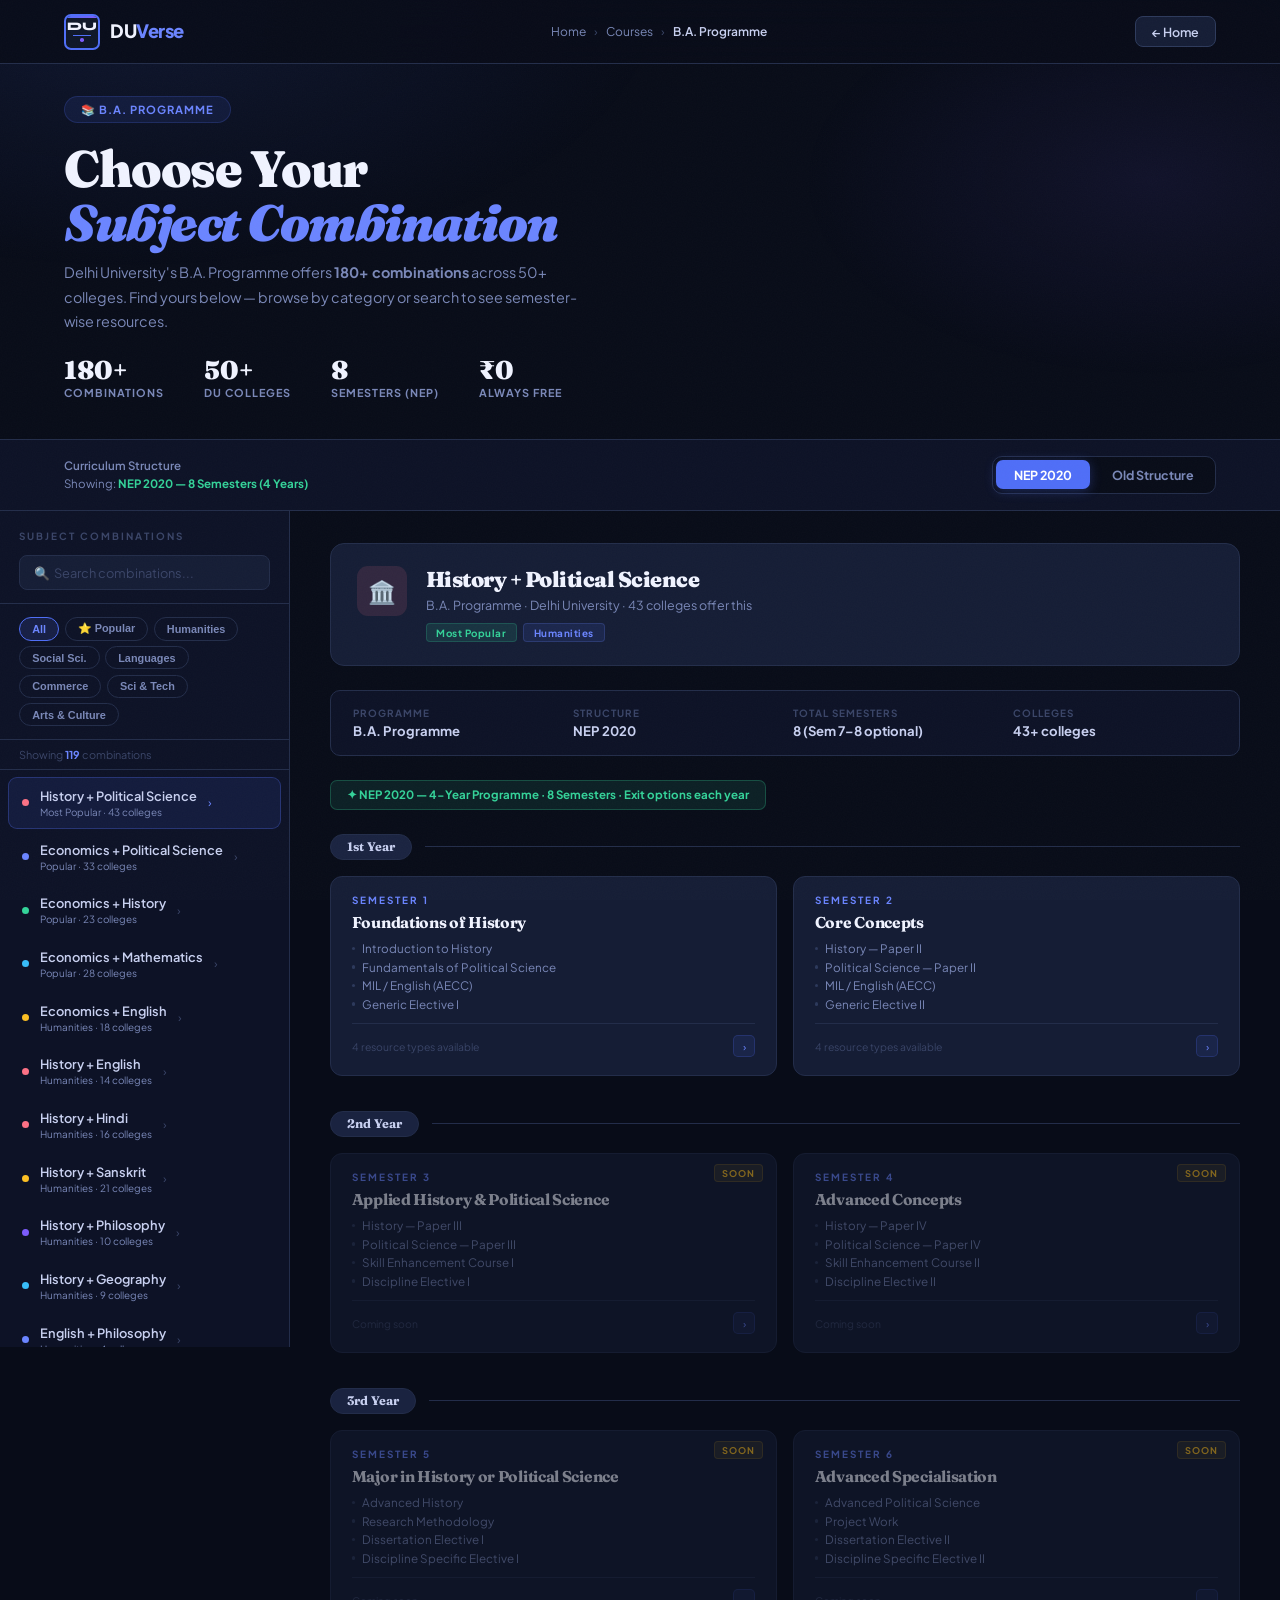
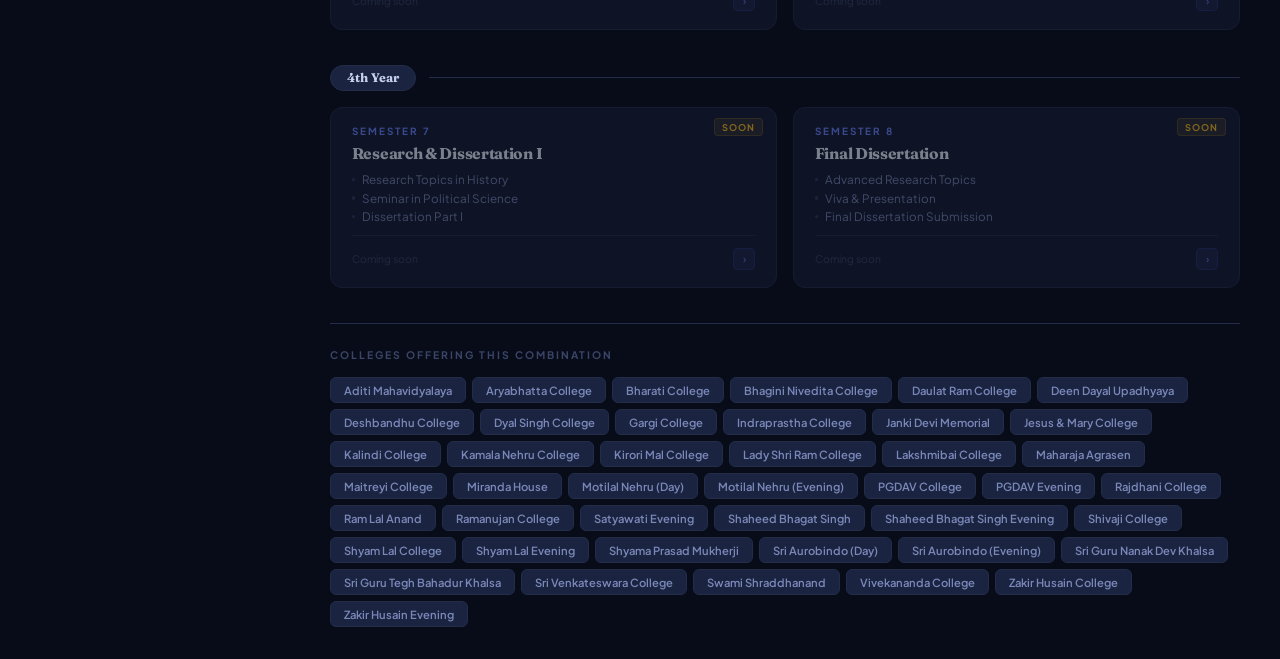
==== BA-Pro.html @ dd0fcf8a "Uploade file" ====
<!DOCTYPE html>
<html lang="en">
<head>
  <meta charset="UTF-8"/>
  <meta name="viewport" content="width=device-width, initial-scale=1.0"/>
  <title>B.A. Programme — DUVerse</title>
  <link href="https://fonts.googleapis.com/css2?family=Fraunces:ital,opsz,wght@0,9..144,700;0,9..144,900;1,9..144,600&family=Plus+Jakarta+Sans:wght@400;500;600;700;800&family=Syne:wght@700;800&display=swap" rel="stylesheet"/>
  <style>
    *,*::before,*::after{margin:0;padding:0;box-sizing:border-box}
    :root{
      --night:#080c18;--navy:#0d1226;--navy2:#111830;--card:#151d35;--card2:#1a2340;
      --border:#232d4a;--border2:#2d3a5c;--indigo:#4f6ef7;--indigo2:#6b85ff;
      --violet:#7c5cfc;--mint:#34d399;--amber:#fbbf24;--rose:#fb7185;--sky:#38bdf8;
      --text:#f0f3ff;--text2:#c8d0f0;--muted:#7a88b8;--faint:#3a4568;
      --font-d:'Fraunces',Georgia,serif;--font-b:'Plus Jakarta Sans',sans-serif;
    }
    html{scroll-behavior:smooth}
    body{background:var(--night);color:var(--text);font-family:var(--font-b);overflow-x:hidden;min-height:100vh}
    body::before{content:'';position:fixed;inset:0;pointer-events:none;z-index:900;
      background-image:url("data:image/svg+xml,%3Csvg xmlns='http://www.w3.org/2000/svg' width='300' height='300'%3E%3Cfilter id='g'%3E%3CfeTurbulence type='fractalNoise' baseFrequency='0.8' numOctaves='4' stitchTiles='stitch'/%3E%3C/filter%3E%3Crect width='300' height='300' filter='url(%23g)' opacity='0.022'/%3E%3C/svg%3E")}
    .mesh{position:fixed;inset:0;pointer-events:none;z-index:0;
      background:radial-gradient(ellipse 70% 50% at 10% 0%,rgba(79,110,247,0.1) 0%,transparent 60%),
        radial-gradient(ellipse 50% 40% at 90% 20%,rgba(124,92,252,0.08) 0%,transparent 55%)}

    /* NAV */
    nav{position:fixed;top:0;left:0;right:0;z-index:800;display:flex;align-items:center;
      justify-content:space-between;padding:0 5%;height:64px;
      background:rgba(8,12,24,0.88);backdrop-filter:blur(24px);border-bottom:1px solid var(--border)}
    .logo{display:flex;align-items:center;text-decoration:none;gap:0}
    .logo-icon{width:36px;height:36px;border-radius:7px;background:#0f1729;border:2px solid var(--indigo);
      display:flex;flex-direction:column;align-items:center;justify-content:center;position:relative;overflow:hidden;flex-shrink:0}
    .logo-icon::before{content:'';position:absolute;top:0;left:0;right:0;height:2.5px;background:linear-gradient(90deg,var(--indigo),var(--violet))}
    .logo-icon span{font-family:'Syne',sans-serif;font-size:0.72rem;font-weight:800;color:var(--text);line-height:1}
    .logo-line{width:18px;height:1px;background:var(--indigo);margin:2px 0}
    .logo-dot{width:3.5px;height:3.5px;border-radius:50%;background:var(--violet)}
    .logo-text{padding-left:10px;font-family:'Plus Jakarta Sans',sans-serif;font-size:1.15rem;font-weight:800;letter-spacing:-0.5px;color:var(--text);line-height:1}
    .logo-text span{color:var(--indigo2)}
    .nav-bc{display:flex;align-items:center;gap:0.5rem;font-size:0.75rem;color:var(--muted)}
    .nav-bc a{color:var(--muted);text-decoration:none;transition:color 0.2s}
    .nav-bc a:hover{color:var(--indigo2)}
    .nav-bc .sep{color:var(--faint)}
    .nav-bc .cur{color:var(--text2);font-weight:600}
    .nav-right{display:flex;align-items:center;gap:0.8rem}
    .nav-back{background:var(--card);border:1px solid var(--border2);border-radius:8px;
      padding:0.4rem 1rem;font-size:0.78rem;font-weight:600;color:var(--text2);
      text-decoration:none;transition:all 0.2s}
    .nav-back:hover{border-color:var(--indigo);color:var(--indigo2)}
    .hamburger{display:none;flex-direction:column;justify-content:center;gap:5px;
      width:36px;height:36px;background:var(--card);border:1px solid var(--border2);
      border-radius:8px;padding:8px;cursor:pointer}
    .hamburger span{display:block;height:1.5px;background:var(--text2);border-radius:2px;transition:all 0.3s}

    /* HERO */
    .hero{position:relative;z-index:1;padding:6rem 5% 2.5rem;border-bottom:1px solid var(--border)}
    .hero-badge{display:inline-flex;align-items:center;gap:0.5rem;
      background:rgba(79,110,247,0.1);border:1px solid rgba(79,110,247,0.2);
      border-radius:100px;padding:0.3rem 1rem;font-size:0.7rem;font-weight:700;
      letter-spacing:1px;text-transform:uppercase;color:var(--indigo2);margin-bottom:1.2rem}
    .hero h1{font-family:var(--font-d);font-size:clamp(2rem,4.5vw,3.2rem);font-weight:900;
      letter-spacing:-1.5px;line-height:1.05;margin-bottom:0.7rem}
    .hero h1 em{font-style:italic;color:var(--indigo2)}
    .hero p{font-size:0.9rem;color:var(--muted);max-width:540px;line-height:1.7;margin-bottom:1.5rem}
    .hero-stats{display:flex;gap:2.5rem;flex-wrap:wrap}
    .hstat-num{font-family:var(--font-d);font-size:1.6rem;font-weight:900;color:var(--text);line-height:1}
    .hstat-lbl{font-size:0.68rem;font-weight:700;text-transform:uppercase;letter-spacing:1px;color:var(--muted);margin-top:0.15rem}

    /* STRUCTURE BAR */
    .struct-bar{position:relative;z-index:1;padding:1rem 5%;background:var(--navy);
      border-bottom:1px solid var(--border);display:flex;align-items:center;
      justify-content:space-between;flex-wrap:wrap;gap:1rem}
    .struct-info{font-size:0.72rem;color:var(--muted)}
    .struct-info span{color:var(--mint);font-weight:700}
    .struct-toggle{display:flex;gap:0.3rem;background:var(--night);
      border:1px solid var(--border);border-radius:10px;padding:0.22rem}
    .stog{padding:0.4rem 1.1rem;border-radius:7px;border:none;font-family:var(--font-b);
      font-size:0.78rem;font-weight:700;cursor:pointer;transition:all 0.2s;
      color:var(--muted);background:transparent}
    .stog.active{background:var(--indigo);color:white;box-shadow:0 2px 12px rgba(79,110,247,0.3)}

    /* LAYOUT */
    .layout{position:relative;z-index:1;display:grid;grid-template-columns:290px 1fr;min-height:calc(100vh - 64px)}

    /* SIDEBAR */
    .sidebar{border-right:1px solid var(--border);position:sticky;top:64px;
      height:calc(100vh - 64px);overflow-y:auto;background:var(--navy)}
    .sidebar::-webkit-scrollbar{width:3px}
    .sidebar::-webkit-scrollbar-thumb{background:var(--border2);border-radius:2px}
    .sb-head{padding:1.2rem 1.2rem 0.8rem;border-bottom:1px solid var(--border)}
    .sb-head-title{font-size:0.62rem;font-weight:700;letter-spacing:2px;text-transform:uppercase;color:var(--faint);margin-bottom:0.8rem}
    .sb-search{width:100%;background:var(--card);border:1px solid var(--border);
      border-radius:8px;padding:0.55rem 0.85rem;color:var(--text);
      font-family:var(--font-b);font-size:0.8rem;outline:none;transition:border-color 0.2s}
    .sb-search:focus{border-color:var(--indigo)}
    .sb-search::placeholder{color:var(--faint)}
    .sb-cats{padding:0.8rem 1.2rem;display:flex;gap:0.35rem;flex-wrap:wrap;border-bottom:1px solid var(--border)}
    .cat{padding:0.28rem 0.75rem;border-radius:100px;font-size:0.68rem;font-weight:700;
      cursor:pointer;border:1px solid var(--border);color:var(--muted);
      background:transparent;transition:all 0.2s;white-space:nowrap}
    .cat.active{background:rgba(79,110,247,0.15);border-color:var(--indigo);color:var(--indigo2)}
    .sb-count{padding:0.5rem 1.2rem;font-size:0.68rem;color:var(--faint);border-bottom:1px solid var(--border)}
    .sb-count span{color:var(--indigo2);font-weight:700}
    .combo-list{padding:0.4rem 0.5rem}
    .ci{display:flex;align-items:center;gap:0.7rem;padding:0.65rem 0.8rem;
      border-radius:9px;cursor:pointer;transition:all 0.16s;border:1px solid transparent;margin-bottom:1px}
    .ci:hover{background:var(--card);border-color:var(--border)}
    .ci.active{background:rgba(79,110,247,0.1);border-color:rgba(79,110,247,0.3)}
    .ci-dot{width:7px;height:7px;border-radius:50%;flex-shrink:0}
    .ci-name{font-size:0.8rem;font-weight:600;color:var(--text2);line-height:1.3;flex:1}
    .ci-tag{font-size:0.62rem;color:var(--muted);margin-top:0.08rem}
    .ci-arrow{color:var(--faint);font-size:0.75rem;flex-shrink:0}
    .ci.active .ci-arrow{color:var(--indigo2)}
    .sb-empty{padding:2rem 1.2rem;font-size:0.8rem;color:var(--muted);text-align:center}

    /* CONTENT */
    .content{padding:2rem 2.5rem;overflow-y:auto}

    /* Combo header */
    .combo-hdr{background:var(--card);border:1px solid var(--border);border-radius:14px;
      padding:1.4rem 1.6rem;margin-bottom:1.5rem;display:flex;align-items:flex-start;gap:1.2rem}
    .combo-hdr-icon{width:50px;height:50px;border-radius:11px;display:flex;
      align-items:center;justify-content:center;font-size:1.4rem;flex-shrink:0}
    .combo-hdr-name{font-family:var(--font-d);font-size:1.35rem;font-weight:900;letter-spacing:-0.5px}
    .combo-hdr-meta{font-size:0.78rem;color:var(--muted);margin-top:0.25rem}
    .combo-hdr-tags{display:flex;gap:0.4rem;margin-top:0.6rem;flex-wrap:wrap}
    .htag{font-size:0.62rem;font-weight:700;padding:0.18rem 0.6rem;border-radius:4px;letter-spacing:0.5px}

    /* Info row */
    .info-strip{background:var(--navy);border:1px solid var(--border);border-radius:10px;
      padding:1rem 1.4rem;margin-bottom:1.5rem;
      display:grid;grid-template-columns:repeat(4,1fr);gap:1rem}
    .istrip-item{display:flex;flex-direction:column;gap:0.2rem}
    .istrip-key{font-size:0.62rem;font-weight:700;text-transform:uppercase;letter-spacing:1px;color:var(--faint)}
    .istrip-val{font-size:0.82rem;font-weight:700;color:var(--text2)}

    /* Structure badge */
    .struct-badge{display:inline-flex;align-items:center;gap:0.5rem;
      border-radius:7px;padding:0.4rem 1rem;font-size:0.72rem;font-weight:700;
      margin-bottom:1.5rem}
    .nep-b{background:rgba(52,211,153,0.1);border:1px solid rgba(52,211,153,0.25);color:var(--mint)}
    .old-b{background:rgba(251,191,36,0.1);border:1px solid rgba(251,191,36,0.25);color:var(--amber)}

    /* Year group */
    .year-grp{margin-bottom:2.2rem}
    .year-lbl{display:flex;align-items:center;gap:0.8rem;margin-bottom:1rem}
    .year-pill{font-family:var(--font-d);font-size:0.78rem;font-weight:700;
      padding:0.28rem 1rem;border-radius:100px;background:var(--card2);
      border:1px solid var(--border);color:var(--text2);white-space:nowrap}
    .year-line{flex:1;height:1px;background:var(--border)}

    /* Semester grid */
    .sem-grid{display:grid;grid-template-columns:1fr 1fr;gap:1rem}
    .sem-card{background:var(--card);border:1px solid var(--border);border-radius:12px;
      padding:1.1rem 1.3rem;cursor:pointer;transition:all 0.22s;text-decoration:none;
      display:block;position:relative;overflow:hidden}
    .sem-card::before{content:'';position:absolute;top:0;left:0;right:0;height:2px;
      background:linear-gradient(90deg,var(--indigo),var(--violet));
      transform:scaleX(0);transform-origin:left;transition:transform 0.3s ease}
    .sem-card:hover{border-color:var(--indigo2);transform:translateY(-2px);box-shadow:0 8px 32px rgba(0,0,0,0.35)}
    .sem-card:hover::before{transform:scaleX(1)}
    .sem-card.soon{opacity:0.5;cursor:default}
    .sem-card.soon:hover{transform:none;box-shadow:none;border-color:var(--border)}
    .sem-card.soon::before{display:none}
    .soon-tag{position:absolute;top:0.65rem;right:0.8rem;font-size:0.58rem;font-weight:700;
      letter-spacing:1px;text-transform:uppercase;color:var(--amber);
      background:rgba(251,191,36,0.1);border:1px solid rgba(251,191,36,0.2);
      border-radius:4px;padding:0.12rem 0.45rem}
    .sem-num{font-size:0.62rem;font-weight:700;letter-spacing:2px;text-transform:uppercase;color:var(--indigo2);margin-bottom:0.4rem}
    .sem-title{font-family:var(--font-d);font-size:0.98rem;font-weight:700;color:var(--text);margin-bottom:0.5rem;letter-spacing:-0.3px;line-height:1.3}
    .sem-subs{display:flex;flex-direction:column;gap:0.22rem;margin-bottom:0.7rem}
    .sem-sub{display:flex;align-items:center;gap:0.45rem;font-size:0.73rem;color:var(--muted)}
    .sem-sub::before{content:'';width:3.5px;height:3.5px;border-radius:50%;background:var(--border2);flex-shrink:0}
    .sem-ft{display:flex;align-items:center;justify-content:space-between;
      padding-top:0.7rem;border-top:1px solid var(--border)}
    .sem-res{font-size:0.65rem;color:var(--faint)}
    .sem-arr{width:22px;height:22px;border-radius:5px;background:rgba(79,110,247,0.1);
      border:1px solid rgba(79,110,247,0.2);display:flex;align-items:center;
      justify-content:center;color:var(--indigo2);font-size:0.68rem;transition:all 0.2s}
    .sem-card:hover .sem-arr{background:var(--indigo);border-color:var(--indigo);color:white}

    /* Colleges offering this */
    .colleges-section{margin-top:2rem;padding-top:1.5rem;border-top:1px solid var(--border)}
    .colleges-title{font-size:0.65rem;font-weight:700;letter-spacing:2px;text-transform:uppercase;
      color:var(--faint);margin-bottom:1rem}
    .college-chips{display:flex;flex-wrap:wrap;gap:0.4rem}
    .college-chip{padding:0.3rem 0.8rem;border-radius:6px;font-size:0.7rem;font-weight:600;
      background:var(--card2);border:1px solid var(--border);color:var(--muted);
      transition:all 0.2s}
    .college-chip:hover{border-color:var(--indigo);color:var(--indigo2)}

    /* Sidebar overlay (mobile) */
    .sb-overlay{display:none;position:fixed;inset:0;background:rgba(0,0,0,0.6);z-index:700;backdrop-filter:blur(2px)}
    .sb-overlay.open{display:block}

    /* Animations */
    .r{opacity:0;transform:translateY(14px);transition:opacity 0.5s ease,transform 0.5s ease}
    .r.show{opacity:1;transform:translateY(0)}

    @media(max-width:900px){
      .layout{grid-template-columns:1fr}
      .sidebar{position:fixed;top:0;left:0;bottom:0;width:290px;z-index:750;
        transform:translateX(-100%);transition:transform 0.35s ease;padding-top:70px}
      .sidebar.open{transform:translateX(0)}
      .content{padding:1.5rem 1.2rem}
      .hamburger{display:flex}
      .nav-bc{display:none}
      .info-strip{grid-template-columns:1fr 1fr}
      .sem-grid{grid-template-columns:1fr}
      .hero{padding:5.5rem 5% 2rem}
    }
    @media(max-width:480px){
      nav{padding:0 4%}
      .hero{padding:5rem 4% 1.8rem}
      .content{padding:1.2rem 0.9rem}
      .hero-stats{gap:1.5rem}
      .info-strip{grid-template-columns:1fr 1fr}
      .combo-hdr{flex-wrap:wrap}
    }
  </style>
</head>
<body>
<div class="mesh"></div>
<div class="sb-overlay" id="sbOverlay" onclick="toggleSB()"></div>

<!-- NAV -->
<nav>
  <a href="index.html" class="logo">
    <div class="logo-icon"><span>DU</span><div class="logo-line"></div><div class="logo-dot"></div></div>
    <div class="logo-text">DU<span>Verse</span></div>
  </a>
  <div class="nav-bc">
    <a href="index.html" >Home</a><span class="sep">›</span>
    <a href="#">Courses</a><span class="sep">›</span>
    <span class="cur">B.A. Programme</span>
  </div>
  <div class="nav-right">
    <a href="index.html" class="nav-back">← Home</a>
    <div class="hamburger" id="hamBtn" onclick="toggleSB()"><span></span><span></span><span></span></div>
  </div>
</nav>

<!-- HERO -->
<div class="hero">
  <div class="hero-badge">📚 B.A. Programme</div>
  <h1>Choose Your<br><em>Subject Combination</em></h1>
  <p>Delhi University's B.A. Programme offers <strong>180+ combinations</strong> across 50+ colleges. Find yours below — browse by category or search to see semester-wise resources.</p>
  <div class="hero-stats">
    <div><div class="hstat-num">180+</div><div class="hstat-lbl">Combinations</div></div>
    <div><div class="hstat-num">50+</div><div class="hstat-lbl">DU Colleges</div></div>
    <div><div class="hstat-num">8</div><div class="hstat-lbl">Semesters (NEP)</div></div>
    <div><div class="hstat-num">₹0</div><div class="hstat-lbl">Always Free</div></div>
  </div>
</div>

<!-- STRUCTURE BAR -->
<div class="struct-bar">
  <div>
    <div style="font-size:0.72rem;color:var(--muted);font-weight:600;margin-bottom:0.2rem">Curriculum Structure</div>
    <div class="struct-info">Showing: <span id="structLabel">NEP 2020 — 8 Semesters (4 Years)</span></div>
  </div>
  <div class="struct-toggle">
    <button class="stog active" id="btnNEP" onclick="setStruct('nep')">NEP 2020</button>
    <button class="stog" id="btnOld" onclick="setStruct('old')">Old Structure</button>
  </div>
</div>

<!-- LAYOUT -->
<div class="layout">
  <!-- SIDEBAR -->
  <aside class="sidebar" id="sidebar">
    <div class="sb-head">
      <div class="sb-head-title">Subject Combinations</div>
      <input class="sb-search" type="text" placeholder="🔍  Search combinations..." id="sbSearch" oninput="filterCombos()"/>
    </div>
    <div class="sb-cats" id="sbCats">
      <button class="cat active" onclick="setCat('all',this)">All</button>
      <button class="cat" onclick="setCat('popular',this)">⭐ Popular</button>
      <button class="cat" onclick="setCat('humanities',this)">Humanities</button>
      <button class="cat" onclick="setCat('social',this)">Social Sci.</button>
      <button class="cat" onclick="setCat('language',this)">Languages</button>
      <button class="cat" onclick="setCat('commerce',this)">Commerce</button>
      <button class="cat" onclick="setCat('science',this)">Sci & Tech</button>
      <button class="cat" onclick="setCat('arts',this)">Arts & Culture</button>
    </div>
    <div class="sb-count" id="sbCount">Showing <span id="sbCountNum">0</span> combinations</div>
    <div class="combo-list" id="comboList"></div>
  </aside>

  <!-- CONTENT -->
  <main class="content" id="content"></main>
</div>

<script>
/* ═══════════════════════════════════════════════
   ALL 180+ REAL DU B.A. PROGRAMME COMBINATIONS
   Sourced from official DU admission data
═══════════════════════════════════════════════ */
const COMBOS = [

  /* ── MOST POPULAR ── */
  { id:'his-polsc', name:'History + Political Science', icon:'🏛️', color:'#fb7185', bg:'rgba(251,113,133,0.12)', cat:'popular',
    tags:['Most Popular','Humanities'], tagC:[{bg:'rgba(52,211,153,0.12)',c:'#34d399'},{bg:'rgba(79,110,247,0.12)',c:'#6b85ff'}],
    colleges:['Aditi Mahavidyalaya','Aryabhatta College','Bharati College','Bhagini Nivedita College','Daulat Ram College','Deen Dayal Upadhyaya','Deshbandhu College','Dyal Singh College','Gargi College','Indraprastha College','Janki Devi Memorial','Jesus & Mary College','Kalindi College','Kamala Nehru College','Kirori Mal College','Lady Shri Ram College','Lakshmibai College','Maharaja Agrasen','Maitreyi College','Miranda House','Motilal Nehru (Day)','Motilal Nehru (Evening)','PGDAV College','PGDAV Evening','Rajdhani College','Ram Lal Anand','Ramanujan College','Satyawati Evening','Shaheed Bhagat Singh','Shaheed Bhagat Singh Evening','Shivaji College','Shyam Lal College','Shyam Lal Evening','Shyama Prasad Mukherji','Sri Aurobindo (Day)','Sri Aurobindo (Evening)','Sri Guru Nanak Dev Khalsa','Sri Guru Tegh Bahadur Khalsa','Sri Venkateswara College','Swami Shraddhanand','Vivekananda College','Zakir Husain College','Zakir Husain Evening']
  },
  { id:'eco-polsc', name:'Economics + Political Science', icon:'📊', color:'#6b85ff', bg:'rgba(107,133,255,0.12)', cat:'popular',
    tags:['Popular','Social Sciences'], tagC:[{bg:'rgba(52,211,153,0.12)',c:'#34d399'},{bg:'rgba(56,189,248,0.12)',c:'#38bdf8'}],
    colleges:['Aryabhatta College','Bhagini Nivedita College','Bharati College','Deen Dayal Upadhyaya','Deshbandhu College','Dyal Singh College','Gargi College','Indraprastha College','Janki Devi Memorial','Kalindi College','Kirori Mal College','Lady Shri Ram College','Maitreyi College','Miranda House','Motilal Nehru (Day)','PGDAV College','PGDAV Evening','Rajdhani College','Satyawati Evening','Shaheed Bhagat Singh Evening','Shivaji College','Shyam Lal College','Shyam Lal Evening','Shyama Prasad Mukherji','Sri Aurobindo (Day)','Sri Aurobindo (Evening)','Sri Guru Nanak Dev Khalsa','Sri Guru Tegh Bahadur Khalsa','Sri Venkateswara College','Swami Shraddhanand','Vivekananda College','Zakir Husain College','Zakir Husain Evening']
  },
  { id:'eco-hist', name:'Economics + History', icon:'📈', color:'#34d399', bg:'rgba(52,211,153,0.12)', cat:'popular',
    tags:['Popular','Social Sciences'], tagC:[{bg:'rgba(52,211,153,0.12)',c:'#34d399'},{bg:'rgba(56,189,248,0.12)',c:'#38bdf8'}],
    colleges:['Aryabhatta College','Bhagini Nivedita College','Deen Dayal Upadhyaya','Deshbandhu College','Dyal Singh College','Janki Devi Memorial','Kalindi College','Lady Shri Ram College','Miranda House','Motilal Nehru (Day)','PGDAV College','Rajdhani College','Ramanujan College','Satyawati Evening','Shaheed Bhagat Singh Evening','Shyama Prasad Mukherji','Sri Aurobindo (Day)','Sri Aurobindo (Evening)','Sri Guru Nanak Dev Khalsa','Sri Guru Tegh Bahadur Khalsa','Swami Shraddhanand','Zakir Husain College','Zakir Husain Evening']
  },
  { id:'eco-maths', name:'Economics + Mathematics', icon:'🔢', color:'#38bdf8', bg:'rgba(56,189,248,0.12)', cat:'popular',
    tags:['Popular','Science & Math'], tagC:[{bg:'rgba(52,211,153,0.12)',c:'#34d399'},{bg:'rgba(56,189,248,0.12)',c:'#38bdf8'}],
    colleges:['Aditi Mahavidyalaya','Daulat Ram College','Dr. Bhim Rao Ambedkar','Dyal Singh College','Gargi College','Hansraj College','Indraprastha College','Janki Devi Memorial','Kalindi College','Lady Shri Ram College','Lakshmibai College','Maharaja Agrasen','Maitreyi College','Miranda House','Motilal Nehru (Day)','PGDAV Evening','Rajdhani College','Ram Lal Anand','Ramanujan College','Satyawati Evening','Shaheed Bhagat Singh','Shyam Lal Evening','Shyama Prasad Mukherji','Sri Guru Tegh Bahadur Khalsa','Swami Shraddhanand','Vivekananda College','Zakir Husain College','Zakir Husain Evening']
  },

  /* ── HUMANITIES ── */
  { id:'eco-eng', name:'Economics + English', icon:'📖', color:'#fbbf24', bg:'rgba(251,191,36,0.12)', cat:'humanities',
    tags:['Humanities','Social Sciences'], tagC:[{bg:'rgba(251,191,36,0.12)',c:'#fbbf24'},{bg:'rgba(56,189,248,0.12)',c:'#38bdf8'}],
    colleges:['Deshbandhu College','Dyal Singh College','Dr. Bhim Rao Ambedkar','Lakshmibai College','Maitreyi College','Maharaja Agrasen','Motilal Nehru (Day)','Motilal Nehru (Evening)','PGDAV Evening','Satyawati Evening','Shaheed Bhagat Singh','Shivaji College','Shyam Lal College','Sri Aurobindo (Evening)','Sri Guru Nanak Dev Khalsa','Swami Shraddhanand','Zakir Husain College','Zakir Husain Evening']
  },
  { id:'his-eng', name:'History + English', icon:'📜', color:'#fb7185', bg:'rgba(251,113,133,0.12)', cat:'humanities',
    tags:['Humanities'], tagC:[{bg:'rgba(251,113,133,0.12)',c:'#fb7185'}],
    colleges:['Deshbandhu College','Dr. Bhim Rao Ambedkar','Dyal Singh College','Motilal Nehru (Day)','Motilal Nehru (Evening)','PGDAV College','Rajdhani College','Satyawati Evening','Shaheed Bhagat Singh','Shyam Lal Evening','Sri Aurobindo (Evening)','Swami Shraddhanand','Zakir Husain College','Zakir Husain Evening']
  },
  { id:'his-hindi', name:'History + Hindi', icon:'📝', color:'#fb7185', bg:'rgba(251,113,133,0.12)', cat:'humanities',
    tags:['Humanities','Languages'], tagC:[{bg:'rgba(251,113,133,0.12)',c:'#fb7185'},{bg:'rgba(251,191,36,0.12)',c:'#fbbf24'}],
    colleges:['Delhi College Arts & Commerce','Deshbandhu College','Dyal Singh College','Maitreyi College','Motilal Nehru (Day)','PGDAV College','Rajdhani College','Ramanujan College','Satyawati Evening','Shivaji College','Shyam Lal Evening','Shyama Prasad Mukherji','Sri Aurobindo (Evening)','Swami Shraddhanand','Zakir Husain College','Zakir Husain Evening']
  },
  { id:'his-skt', name:'History + Sanskrit', icon:'🕉️', color:'#fbbf24', bg:'rgba(251,191,36,0.12)', cat:'humanities',
    tags:['Humanities','Languages'], tagC:[{bg:'rgba(251,191,36,0.12)',c:'#fbbf24'}],
    colleges:['Aditi Mahavidyalaya','Bharati College','Bhagini Nivedita College','Deshbandhu College','Dyal Singh College','Janki Devi Memorial','Kalindi College','Lakshmibai College','Maitreyi College','Motilal Nehru (Day)','PGDAV College','Rajdhani College','Ramanujan College','Satyawati Evening','Shyama Prasad Mukherji','Sri Aurobindo (Day)','Sri Aurobindo (Evening)','Sri Guru Tegh Bahadur Khalsa','Swami Shraddhanand','Vivekananda College','Zakir Husain College']
  },
  { id:'his-phil', name:'History + Philosophy', icon:'🏛️', color:'#7c5cfc', bg:'rgba(124,92,252,0.12)', cat:'humanities',
    tags:['Humanities'], tagC:[{bg:'rgba(124,92,252,0.12)',c:'#7c5cfc'}],
    colleges:['Deshbandhu College','Dyal Singh College','Gargi College','Indraprastha College','Janki Devi Memorial','Kirori Mal College','Miranda House','Ramanujan College','Shyama Prasad Mukherji','Zakir Husain College']
  },
  { id:'his-geo', name:'History + Geography', icon:'🌍', color:'#38bdf8', bg:'rgba(56,189,248,0.12)', cat:'humanities',
    tags:['Humanities','Social Sciences'], tagC:[{bg:'rgba(56,189,248,0.12)',c:'#38bdf8'}],
    colleges:['Aditi Mahavidyalaya','Dyal Singh College','Gargi College','Kalindi College','Kamala Nehru College','Miranda House','Shaheed Bhagat Singh Evening','Shivaji College','Shyama Prasad Mukherji']
  },
  { id:'eng-phil', name:'English + Philosophy', icon:'📚', color:'#6b85ff', bg:'rgba(107,133,255,0.12)', cat:'humanities',
    tags:['Humanities'], tagC:[{bg:'rgba(107,133,255,0.12)',c:'#6b85ff'}],
    colleges:['Deshbandhu College','Gargi College','Janki Devi Memorial','Miranda House']
  },
  { id:'hin-phil', name:'Hindi + Philosophy', icon:'🧘', color:'#fbbf24', bg:'rgba(251,191,36,0.12)', cat:'humanities',
    tags:['Humanities','Languages'], tagC:[{bg:'rgba(251,191,36,0.12)',c:'#fbbf24'}],
    colleges:['Deshbandhu College','Hindu College','Shyama Prasad Mukherji','Zakir Husain College']
  },
  { id:'skt-phil', name:'Sanskrit + Philosophy', icon:'🕉️', color:'#fbbf24', bg:'rgba(251,191,36,0.12)', cat:'humanities',
    tags:['Humanities','Languages'], tagC:[{bg:'rgba(251,191,36,0.12)',c:'#fbbf24'}],
    colleges:['Hansraj College','Indraprastha College','Janki Devi Memorial','Shyama Prasad Mukherji','Zakir Husain College']
  },
  { id:'phil-hist', name:'Philosophy + History', icon:'🔮', color:'#7c5cfc', bg:'rgba(124,92,252,0.12)', cat:'humanities',
    tags:['Humanities'], tagC:[{bg:'rgba(124,92,252,0.12)',c:'#7c5cfc'}],
    colleges:['Daulat Ram College','Deshbandhu College','Gargi College','Kirori Mal College','Miranda House']
  },
  { id:'his-maths', name:'History + Mathematics', icon:'📐', color:'#38bdf8', bg:'rgba(56,189,248,0.12)', cat:'humanities',
    tags:['Humanities','Science & Math'], tagC:[{bg:'rgba(56,189,248,0.12)',c:'#38bdf8'}],
    colleges:['Deshbandhu College','Satyawati Evening','Shyam Lal Evening','Zakir Husain College']
  },

  /* ── SOCIAL SCIENCES ── */
  { id:'eco-geo', name:'Economics + Geography', icon:'🌐', color:'#38bdf8', bg:'rgba(56,189,248,0.12)', cat:'social',
    tags:['Social Sciences'], tagC:[{bg:'rgba(56,189,248,0.12)',c:'#38bdf8'}],
    colleges:['Dr. Bhim Rao Ambedkar','Dyal Singh College','Kalindi College','Miranda House','Shaheed Bhagat Singh Evening','Shivaji College','Shyama Prasad Mukherji']
  },
  { id:'eco-psy', name:'Economics + Psychology', icon:'🧠', color:'#7c5cfc', bg:'rgba(124,92,252,0.12)', cat:'social',
    tags:['Social Sciences'], tagC:[{bg:'rgba(124,92,252,0.12)',c:'#7c5cfc'}],
    colleges:['Aditi Mahavidyalaya','Gargi College','Janki Devi Memorial','Kalindi College','Ramanujan College','Zakir Husain College']
  },
  { id:'eco-soc', name:'Economics + Sociology', icon:'🤝', color:'#34d399', bg:'rgba(52,211,153,0.12)', cat:'social',
    tags:['Social Sciences'], tagC:[{bg:'rgba(52,211,153,0.12)',c:'#34d399'}],
    colleges:['Kamala Nehru College','Shyama Prasad Mukherji','Zakir Husain College']
  },
  { id:'eco-phil', name:'Economics + Philosophy', icon:'⚖️', color:'#6b85ff', bg:'rgba(107,133,255,0.12)', cat:'social',
    tags:['Social Sciences','Humanities'], tagC:[{bg:'rgba(107,133,255,0.12)',c:'#6b85ff'}],
    colleges:['Deshbandhu College','Dyal Singh College','Gargi College','Kirori Mal College','Shyama Prasad Mukherji','Zakir Husain Evening']
  },
  { id:'polsc-phil', name:'Political Science + Philosophy', icon:'⚖️', color:'#6b85ff', bg:'rgba(107,133,255,0.12)', cat:'social',
    tags:['Social Sciences','UPSC Friendly'], tagC:[{bg:'rgba(52,211,153,0.12)',c:'#34d399'},{bg:'rgba(56,189,248,0.12)',c:'#38bdf8'}],
    colleges:['Deshbandhu College','Gargi College','Indraprastha College','Janki Devi Memorial','Kirori Mal College','Lakshmibai College','Miranda House','Ramanujan College','Shyama Prasad Mukherji','Zakir Husain Evening']
  },
  { id:'polsc-soc', name:'Political Science + Sociology', icon:'🏢', color:'#34d399', bg:'rgba(52,211,153,0.12)', cat:'social',
    tags:['Social Sciences'], tagC:[{bg:'rgba(34,211,153,0.12)',c:'#34d399'}],
    colleges:['Aditi Mahavidyalaya','Bhagini Nivedita College','Jesus & Mary College','Lady Shri Ram College','Maitreyi College','Sri Venkateswara College']
  },
  { id:'polsc-geo', name:'Political Science + Geography', icon:'🌐', color:'#38bdf8', bg:'rgba(56,189,248,0.12)', cat:'social',
    tags:['Social Sciences'], tagC:[{bg:'rgba(56,189,248,0.12)',c:'#38bdf8'}],
    colleges:['Dyal Singh College','Kamala Nehru College','Kalindi College','Miranda House','Shaheed Bhagat Singh','Shaheed Bhagat Singh Evening','Shivaji College']
  },
  { id:'geo-hist', name:'Geography + History', icon:'🗺️', color:'#38bdf8', bg:'rgba(56,189,248,0.12)', cat:'social',
    tags:['Social Sciences'], tagC:[{bg:'rgba(56,189,248,0.12)',c:'#38bdf8'}],
    colleges:['Dyal Singh College','Kamala Nehru College','Kalindi College','Miranda House','Shaheed Bhagat Singh Evening','Shivaji College']
  },
  { id:'geo-maths', name:'Geography + Mathematics', icon:'📐', color:'#38bdf8', bg:'rgba(56,189,248,0.12)', cat:'social',
    tags:['Social Sciences','Science & Math'], tagC:[{bg:'rgba(56,189,248,0.12)',c:'#38bdf8'}],
    colleges:['Dyal Singh College','Kalindi College','Miranda House','Shyama Prasad Mukherji']
  },
  { id:'geo-psy', name:'Geography + Psychology', icon:'🧠', color:'#7c5cfc', bg:'rgba(124,92,252,0.12)', cat:'social',
    tags:['Social Sciences'], tagC:[{bg:'rgba(124,92,252,0.12)',c:'#7c5cfc'}],
    colleges:['Dr. Bhim Rao Ambedkar','Dyal Singh College']
  },
  { id:'psy-soc', name:'Psychology + Sociology', icon:'🤝', color:'#7c5cfc', bg:'rgba(124,92,252,0.12)', cat:'social',
    tags:['Social Sciences','Trending'], tagC:[{bg:'rgba(251,191,36,0.12)',c:'#fbbf24'},{bg:'rgba(56,189,248,0.12)',c:'#38bdf8'}],
    colleges:['Gargi College','Jesus & Mary College','Kamala Nehru College','Lady Shri Ram College','Lakshmibai College']
  },
  { id:'psy-phil', name:'Psychology + Philosophy', icon:'🔮', color:'#7c5cfc', bg:'rgba(124,92,252,0.12)', cat:'social',
    tags:['Social Sciences','Humanities'], tagC:[{bg:'rgba(124,92,252,0.12)',c:'#7c5cfc'}],
    colleges:['Daulat Ram College','Jesus & Mary College','Lakshmibai College','Ramanujan College','Zakir Husain College']
  },
  { id:'psy-eng', name:'Psychology + English', icon:'📖', color:'#7c5cfc', bg:'rgba(124,92,252,0.12)', cat:'social',
    tags:['Social Sciences','Humanities'], tagC:[{bg:'rgba(124,92,252,0.12)',c:'#7c5cfc'}],
    colleges:['Dr. Bhim Rao Ambedkar','Gargi College','Indraprastha College','Lakshmibai College']
  },
  { id:'polsc-psy', name:'Political Science + Psychology', icon:'🧠', color:'#6b85ff', bg:'rgba(107,133,255,0.12)', cat:'social',
    tags:['Social Sciences'], tagC:[{bg:'rgba(56,189,248,0.12)',c:'#38bdf8'}],
    colleges:['Lady Shri Ram College','Ramanujan College','Zakir Husain College']
  },
  { id:'soc-eng', name:'Sociology + English', icon:'🤝', color:'#34d399', bg:'rgba(52,211,153,0.12)', cat:'social',
    tags:['Social Sciences','Humanities'], tagC:[{bg:'rgba(52,211,153,0.12)',c:'#34d399'}],
    colleges:['Maitreyi College','Shivaji College','Sri Venkateswara College']
  },
  { id:'his-soc', name:'History + Sociology', icon:'📚', color:'#fb7185', bg:'rgba(251,113,133,0.12)', cat:'social',
    tags:['Social Sciences','Humanities'], tagC:[{bg:'rgba(251,113,133,0.12)',c:'#fb7185'}],
    colleges:['Lady Shri Ram College','Shyama Prasad Mukherji','Sri Venkateswara College']
  },

  /* ── LANGUAGES ── */
  { id:'polsc-hindi', name:'Political Science + Hindi', icon:'🗣️', color:'#fbbf24', bg:'rgba(251,191,36,0.12)', cat:'language',
    tags:['Languages','Social Sciences'], tagC:[{bg:'rgba(251,191,36,0.12)',c:'#fbbf24'}],
    colleges:['Dr. Bhim Rao Ambedkar','Deshbandhu College','Gargi College','Maitreyi College','Maharaja Agrasen','Miranda House','Motilal Nehru (Day)','Ramanujan College','Satyawati Evening','Shyam Lal Evening','Shyama Prasad Mukherji','Sri Aurobindo (Evening)','Sri Venkateswara College','Swami Shraddhanand','Zakir Husain College','Zakir Husain Evening']
  },
  { id:'his-punjabi', name:'History + Punjabi', icon:'🌾', color:'#fbbf24', bg:'rgba(251,191,36,0.12)', cat:'language',
    tags:['Languages'], tagC:[{bg:'rgba(251,191,36,0.12)',c:'#fbbf24'}],
    colleges:['Dyal Singh College','Maitreyi College','Ramanujan College','Sri Guru Nanak Dev Khalsa']
  },
  { id:'polsc-punjabi', name:'Political Science + Punjabi', icon:'🌾', color:'#fbbf24', bg:'rgba(251,191,36,0.12)', cat:'language',
    tags:['Languages'], tagC:[{bg:'rgba(251,191,36,0.12)',c:'#fbbf24'}],
    colleges:['Dyal Singh College','Lakshmibai College','Maitreyi College','Miranda House','Ramanujan College','Sri Guru Nanak Dev Khalsa']
  },
  { id:'his-bengali', name:'History + Bengali', icon:'📜', color:'#34d399', bg:'rgba(52,211,153,0.12)', cat:'language',
    tags:['Languages'], tagC:[{bg:'rgba(52,211,153,0.12)',c:'#34d399'}],
    colleges:['Dyal Singh College','Kirori Mal College','Miranda House','Zakir Husain College']
  },
  { id:'polsc-bengali', name:'Political Science + Bengali', icon:'📜', color:'#34d399', bg:'rgba(52,211,153,0.12)', cat:'language',
    tags:['Languages'], tagC:[{bg:'rgba(52,211,153,0.12)',c:'#34d399'}],
    colleges:['Dyal Singh College','Kirori Mal College','Miranda House']
  },
  { id:'his-urdu', name:'History + Urdu', icon:'✍️', color:'#38bdf8', bg:'rgba(56,189,248,0.12)', cat:'language',
    tags:['Languages'], tagC:[{bg:'rgba(56,189,248,0.12)',c:'#38bdf8'}],
    colleges:['Dr. Bhim Rao Ambedkar','Dyal Singh College','Zakir Husain College','Zakir Husain Evening']
  },
  { id:'polsc-urdu', name:'Political Science + Urdu', icon:'✍️', color:'#38bdf8', bg:'rgba(56,189,248,0.12)', cat:'language',
    tags:['Languages'], tagC:[{bg:'rgba(56,189,248,0.12)',c:'#38bdf8'}],
    colleges:['Dr. Bhim Rao Ambedkar','Dyal Singh College','Zakir Husain College','Zakir Husain Evening']
  },
  { id:'eco-urdu', name:'Economics + Urdu', icon:'✍️', color:'#38bdf8', bg:'rgba(56,189,248,0.12)', cat:'language',
    tags:['Languages','Social Sciences'], tagC:[{bg:'rgba(56,189,248,0.12)',c:'#38bdf8'}],
    colleges:['Dyal Singh College','Zakir Husain College','Zakir Husain Evening']
  },
  { id:'arabic-polsc', name:'Arabic + Political Science', icon:'📖', color:'#34d399', bg:'rgba(52,211,153,0.12)', cat:'language',
    tags:['Languages','Unique'], tagC:[{bg:'rgba(52,211,153,0.12)',c:'#34d399'}],
    colleges:['Zakir Husain College','Zakir Husain Evening']
  },
  { id:'arabic-hist', name:'Arabic + History', icon:'📖', color:'#34d399', bg:'rgba(52,211,153,0.12)', cat:'language',
    tags:['Languages','Unique'], tagC:[{bg:'rgba(52,211,153,0.12)',c:'#34d399'}],
    colleges:['Zakir Husain College','Zakir Husain Evening']
  },
  { id:'arabic-eco', name:'Arabic + Economics', icon:'📖', color:'#34d399', bg:'rgba(52,211,153,0.12)', cat:'language',
    tags:['Languages'], tagC:[{bg:'rgba(52,211,153,0.12)',c:'#34d399'}],
    colleges:['Zakir Husain College','Zakir Husain Evening']
  },
  { id:'persian-polsc', name:'Persian + Political Science', icon:'📜', color:'#fbbf24', bg:'rgba(251,191,36,0.12)', cat:'language',
    tags:['Languages','Unique'], tagC:[{bg:'rgba(251,191,36,0.12)',c:'#fbbf24'}],
    colleges:['Zakir Husain College','Zakir Husain Evening']
  },
  { id:'persian-hist', name:'Persian + History', icon:'📜', color:'#fbbf24', bg:'rgba(251,191,36,0.12)', cat:'language',
    tags:['Languages','Unique'], tagC:[{bg:'rgba(251,191,36,0.12)',c:'#fbbf24'}],
    colleges:['Zakir Husain College','Zakir Husain Evening']
  },
  { id:'tamil-polsc', name:'Tamil + Political Science', icon:'🌺', color:'#fb7185', bg:'rgba(251,113,133,0.12)', cat:'language',
    tags:['Languages','Unique'], tagC:[{bg:'rgba(251,113,133,0.12)',c:'#fb7185'}],
    colleges:['Miranda House','Sri Venkateswara College']
  },
  { id:'telugu-polsc', name:'Telugu + Political Science', icon:'🌺', color:'#fb7185', bg:'rgba(251,113,133,0.12)', cat:'language',
    tags:['Languages','Unique'], tagC:[{bg:'rgba(251,113,133,0.12)',c:'#fb7185'}],
    colleges:['Sri Venkateswara College']
  },
  { id:'eng-german', name:'English + German', icon:'🇩🇪', color:'#fbbf24', bg:'rgba(251,191,36,0.12)', cat:'language',
    tags:['Languages','Foreign Language'], tagC:[{bg:'rgba(251,191,36,0.12)',c:'#fbbf24'}],
    colleges:['Delhi College Arts & Commerce','Gargi College']
  },
  { id:'eng-spanish', name:'English + Spanish', icon:'🇪🇸', color:'#fb7185', bg:'rgba(251,113,133,0.12)', cat:'language',
    tags:['Languages','Foreign Language'], tagC:[{bg:'rgba(251,113,133,0.12)',c:'#fb7185'}],
    colleges:['Delhi College Arts & Commerce']
  },
  { id:'his-spanish', name:'History + Spanish', icon:'🇪🇸', color:'#fb7185', bg:'rgba(251,113,133,0.12)', cat:'language',
    tags:['Languages','Foreign Language','Unique'], tagC:[{bg:'rgba(251,113,133,0.12)',c:'#fb7185'}],
    colleges:['Jesus & Mary College']
  },
  { id:'eco-french', name:'Economics + French', icon:'🇫🇷', color:'#6b85ff', bg:'rgba(107,133,255,0.12)', cat:'language',
    tags:['Languages','Foreign Language'], tagC:[{bg:'rgba(107,133,255,0.12)',c:'#6b85ff'}],
    colleges:['Vivekananda College']
  },
  { id:'eng-french', name:'English + French', icon:'🇫🇷', color:'#6b85ff', bg:'rgba(107,133,255,0.12)', cat:'language',
    tags:['Languages','Foreign Language'], tagC:[{bg:'rgba(107,133,255,0.12)',c:'#6b85ff'}],
    colleges:['Jesus & Mary College','Vivekananda College']
  },
  { id:'french-phil', name:'French + Philosophy', icon:'🇫🇷', color:'#6b85ff', bg:'rgba(107,133,255,0.12)', cat:'language',
    tags:['Languages','Foreign Language','Unique'], tagC:[{bg:'rgba(107,133,255,0.12)',c:'#6b85ff'}],
    colleges:['Jesus & Mary College']
  },
  { id:'eng-linguistics', name:'English + Linguistics', icon:'🔤', color:'#38bdf8', bg:'rgba(56,189,248,0.12)', cat:'language',
    tags:['Languages','Unique'], tagC:[{bg:'rgba(56,189,248,0.12)',c:'#38bdf8'}],
    colleges:['Rajdhani College']
  },
  { id:'skt-polsc', name:'Sanskrit + Political Science', icon:'🕉️', color:'#fbbf24', bg:'rgba(251,191,36,0.12)', cat:'language',
    tags:['Languages'], tagC:[{bg:'rgba(251,191,36,0.12)',c:'#fbbf24'}],
    colleges:['Atma Ram Sanatan Dharma','Bhagini Nivedita College','Dr. Bhim Rao Ambedkar','Dyal Singh College','Hindu College','Janki Devi Memorial','Kalindi College','Lakshmibai College','Maharaja Agrasen','Maitreyi College','Miranda House','Motilal Nehru (Day)','PGDAV College','Rajdhani College','Satyawati Evening','Shyama Prasad Mukherji','Sri Aurobindo (Day)','Sri Venkateswara College','Swami Shraddhanand','Vivekananda College','Zakir Husain College']
  },
  { id:'hindi-polsc', name:'Hindi + Political Science', icon:'🗣️', color:'#fbbf24', bg:'rgba(251,191,36,0.12)', cat:'language',
    tags:['Languages','Social Sciences'], tagC:[{bg:'rgba(251,191,36,0.12)',c:'#fbbf24'}],
    colleges:['Aditi Mahavidyalaya','Bhagini Nivedita College','Deshbandhu College','Maharaja Agrasen','Motilal Nehru (Day)','Motilal Nehru (Evening)','Shyama Prasad Mukherji','Sri Aurobindo (Evening)','Sri Venkateswara College','Swami Shraddhanand']
  },
  { id:'punjabi-skt', name:'Punjabi + Sanskrit', icon:'🌾', color:'#fbbf24', bg:'rgba(251,191,36,0.12)', cat:'language',
    tags:['Languages'], tagC:[{bg:'rgba(251,191,36,0.12)',c:'#fbbf24'}],
    colleges:['Deshbandhu College']
  },
  { id:'bengali-skt', name:'Bengali + Sanskrit', icon:'📜', color:'#34d399', bg:'rgba(52,211,153,0.12)', cat:'language',
    tags:['Languages'], tagC:[{bg:'rgba(52,211,153,0.12)',c:'#34d399'}],
    colleges:['Deshbandhu College']
  },
  { id:'hindi-punjabi', name:'Hindi + Punjabi', icon:'🗣️', color:'#fbbf24', bg:'rgba(251,191,36,0.12)', cat:'language',
    tags:['Languages'], tagC:[{bg:'rgba(251,191,36,0.12)',c:'#fbbf24'}],
    colleges:['Deshbandhu College']
  },

  /* ── COMMERCE & MANAGEMENT ── */
  { id:'eco-hrm', name:'Economics + HRM', icon:'💼', color:'#34d399', bg:'rgba(52,211,153,0.12)', cat:'commerce',
    tags:['Commerce & Management'], tagC:[{bg:'rgba(52,211,153,0.12)',c:'#34d399'}],
    colleges:['Dr. Bhim Rao Ambedkar','Dyal Singh Evening','Indraprastha College','Zakir Husain College','Zakir Husain Evening']
  },
  { id:'eco-omsp', name:'Economics + OMSP', icon:'🗂️', color:'#34d399', bg:'rgba(52,211,153,0.12)', cat:'commerce',
    tags:['Commerce & Management'], tagC:[{bg:'rgba(52,211,153,0.12)',c:'#34d399'}],
    colleges:['Bharati College','Bhagini Nivedita College','Dr. Bhim Rao Ambedkar','Maharaja Agrasen','Satyawati Evening','Shyam Lal College','Swami Shraddhanand']
  },
  { id:'eco-comm', name:'Economics + Commerce', icon:'💹', color:'#34d399', bg:'rgba(52,211,153,0.12)', cat:'commerce',
    tags:['Commerce & Management','Popular'], tagC:[{bg:'rgba(52,211,153,0.12)',c:'#34d399'},{bg:'rgba(251,191,36,0.12)',c:'#fbbf24'}],
    colleges:['Dyal Singh College','Hansraj College','PGDAV Evening','Shaheed Bhagat Singh','Shaheed Bhagat Singh Evening','Sri Aurobindo (Day)']
  },
  { id:'eco-aspsm', name:'Economics + Advertising (ASPSM)', icon:'📢', color:'#fb7185', bg:'rgba(251,113,133,0.12)', cat:'commerce',
    tags:['Commerce & Management'], tagC:[{bg:'rgba(251,113,133,0.12)',c:'#fb7185'}],
    colleges:['Aditi Mahavidyalaya','Kamala Nehru College','Lakshmibai College']
  },
  { id:'eco-esb', name:'Economics + ESB', icon:'🚀', color:'#34d399', bg:'rgba(52,211,153,0.12)', cat:'commerce',
    tags:['Commerce & Management','Entrepreneurship'], tagC:[{bg:'rgba(52,211,153,0.12)',c:'#34d399'}],
    colleges:['Gargi College','Kalindi College','PGDAV College','Ramanujan College']
  },
  { id:'eco-acfin', name:'Accounting & Finance + Economics', icon:'💰', color:'#fbbf24', bg:'rgba(251,191,36,0.12)', cat:'commerce',
    tags:['Commerce & Management'], tagC:[{bg:'rgba(251,191,36,0.12)',c:'#fbbf24'}],
    colleges:['Delhi College Arts & Commerce','PGDAV College','Ramanujan College']
  },
  { id:'hrm-psy', name:'HRM + Psychology', icon:'👥', color:'#7c5cfc', bg:'rgba(124,92,252,0.12)', cat:'commerce',
    tags:['Commerce & Management','Social Sciences'], tagC:[{bg:'rgba(124,92,252,0.12)',c:'#7c5cfc'}],
    colleges:['Indraprastha College','Zakir Husain College']
  },
  { id:'omsp-polsc', name:'OMSP + Political Science', icon:'🗂️', color:'#6b85ff', bg:'rgba(107,133,255,0.12)', cat:'commerce',
    tags:['Commerce & Management'], tagC:[{bg:'rgba(107,133,255,0.12)',c:'#6b85ff'}],
    colleges:['Bhagini Nivedita College','Dyal Singh Evening','Kamala Nehru College','Swami Shraddhanand']
  },
  { id:'omsp-hist', name:'OMSP + History', icon:'🗂️', color:'#6b85ff', bg:'rgba(107,133,255,0.12)', cat:'commerce',
    tags:['Commerce & Management'], tagC:[{bg:'rgba(107,133,255,0.12)',c:'#6b85ff'}],
    colleges:['Bharati College','Dyal Singh Evening','Swami Shraddhanand']
  },
  { id:'omsp-maths', name:'OMSP + Mathematics', icon:'🗂️', color:'#6b85ff', bg:'rgba(107,133,255,0.12)', cat:'commerce',
    tags:['Commerce & Management','Science & Math'], tagC:[{bg:'rgba(107,133,255,0.12)',c:'#6b85ff'}],
    colleges:['Satyawati Evening','Swami Shraddhanand']
  },
  { id:'omsp-skt', name:'OMSP + Sanskrit', icon:'🗂️', color:'#fbbf24', bg:'rgba(251,191,36,0.12)', cat:'commerce',
    tags:['Commerce & Management'], tagC:[{bg:'rgba(251,191,36,0.12)',c:'#fbbf24'}],
    colleges:['Dr. Bhim Rao Ambedkar','Swami Shraddhanand']
  },

  /* ── SCIENCE & TECH ── */
  { id:'ca-eco', name:'Computer Applications + Economics', icon:'💻', color:'#38bdf8', bg:'rgba(56,189,248,0.12)', cat:'science',
    tags:['Science & Tech'], tagC:[{bg:'rgba(56,189,248,0.12)',c:'#38bdf8'}],
    colleges:['Bharati College','Bhagini Nivedita College','Delhi College Arts & Commerce','Dyal Singh Evening','Gargi College','Kalindi College','Lady Shri Ram College','Lakshmibai College','Maharaja Agrasen','Maitreyi College','PGDAV College','Ram Lal Anand','Shyama Prasad Mukherji','Vivekananda College']
  },
  { id:'ca-maths', name:'Computer Applications + Mathematics', icon:'💻', color:'#38bdf8', bg:'rgba(56,189,248,0.12)', cat:'science',
    tags:['Science & Tech'], tagC:[{bg:'rgba(56,189,248,0.12)',c:'#38bdf8'}],
    colleges:['Delhi College Arts & Commerce','Gargi College','Indraprastha College','Jesus & Mary College','Kalindi College','Lady Shri Ram College','Maharaja Agrasen','Maitreyi College','PGDAV College','Shyam Lal Evening','Shyama Prasad Mukherji','Vivekananda College']
  },
  { id:'ca-polsc', name:'Computer Applications + Political Science', icon:'💻', color:'#38bdf8', bg:'rgba(56,189,248,0.12)', cat:'science',
    tags:['Science & Tech'], tagC:[{bg:'rgba(56,189,248,0.12)',c:'#38bdf8'}],
    colleges:['Bharati College','Bhagini Nivedita College','Lakshmibai College','Maharaja Agrasen','Shyam Lal Evening','Vivekananda College']
  },
  { id:'cs-maths', name:'Computer Science + Mathematics', icon:'🖥️', color:'#38bdf8', bg:'rgba(56,189,248,0.12)', cat:'science',
    tags:['Science & Tech'], tagC:[{bg:'rgba(56,189,248,0.12)',c:'#38bdf8'}],
    colleges:['Indraprastha College','Shyam Lal Evening','Shyama Prasad Mukherji']
  },
  { id:'maths-phil', name:'Mathematics + Philosophy', icon:'📐', color:'#6b85ff', bg:'rgba(107,133,255,0.12)', cat:'science',
    tags:['Science & Math','Humanities'], tagC:[{bg:'rgba(107,133,255,0.12)',c:'#6b85ff'}],
    colleges:['Deshbandhu College','Dyal Singh College','Gargi College','Kamala Nehru College','Lakshmibai College']
  },
  { id:'maths-psy', name:'Mathematics + Psychology', icon:'🧮', color:'#7c5cfc', bg:'rgba(124,92,252,0.12)', cat:'science',
    tags:['Science & Math','Social Sciences'], tagC:[{bg:'rgba(124,92,252,0.12)',c:'#7c5cfc'}],
    colleges:['Aditi Mahavidyalaya','Zakir Husain College']
  },
  { id:'or-eco', name:'Operational Research + Economics', icon:'📊', color:'#38bdf8', bg:'rgba(56,189,248,0.12)', cat:'science',
    tags:['Science & Tech','Unique'], tagC:[{bg:'rgba(56,189,248,0.12)',c:'#38bdf8'}],
    colleges:['Dyal Singh Evening']
  },
  { id:'or-ca', name:'Operational Research + Computer Applications', icon:'🔬', color:'#38bdf8', bg:'rgba(56,189,248,0.12)', cat:'science',
    tags:['Science & Tech','Unique'], tagC:[{bg:'rgba(56,189,248,0.12)',c:'#38bdf8'}],
    colleges:['Delhi College Arts & Commerce']
  },

  /* ── ARTS & CULTURE ── */
  { id:'music-hist', name:'Music + History', icon:'🎵', color:'#fb7185', bg:'rgba(251,113,133,0.12)', cat:'arts',
    tags:['Arts & Culture'], tagC:[{bg:'rgba(251,113,133,0.12)',c:'#fb7185'}],
    colleges:['Aditi Mahavidyalaya','Bharati College','Bhagini Nivedita College','Daulat Ram College','Janki Devi Memorial','Kalindi College','Lakshmibai College','Miranda House','Shyama Prasad Mukherji','Sri Aurobindo (Evening)','Sri Guru Tegh Bahadur Khalsa','Vivekananda College']
  },
  { id:'music-polsc', name:'Music + Political Science', icon:'🎵', color:'#fb7185', bg:'rgba(251,113,133,0.12)', cat:'arts',
    tags:['Arts & Culture'], tagC:[{bg:'rgba(251,113,133,0.12)',c:'#fb7185'}],
    colleges:['Bhagini Nivedita College','Bharati College','Janki Devi Memorial','Kalindi College','Shyama Prasad Mukherji']
  },
  { id:'music-skt', name:'Music + Sanskrit', icon:'🎵', color:'#fbbf24', bg:'rgba(251,191,36,0.12)', cat:'arts',
    tags:['Arts & Culture','Languages'], tagC:[{bg:'rgba(251,191,36,0.12)',c:'#fbbf24'}],
    colleges:['Aditi Mahavidyalaya','Bharati College','Daulat Ram College','Janki Devi Memorial','Kalindi College','Shyama Prasad Mukherji','Sri Guru Tegh Bahadur Khalsa','Vivekananda College']
  },
  { id:'music-soc', name:'Music + Sociology', icon:'🎵', color:'#34d399', bg:'rgba(52,211,153,0.12)', cat:'arts',
    tags:['Arts & Culture'], tagC:[{bg:'rgba(52,211,153,0.12)',c:'#34d399'}],
    colleges:['Aditi Mahavidyalaya','Lakshmibai College']
  },
  { id:'phy-polsc', name:'Physical Education + Political Science', icon:'🏃', color:'#34d399', bg:'rgba(52,211,153,0.12)', cat:'arts',
    tags:['Arts & Culture'], tagC:[{bg:'rgba(52,211,153,0.12)',c:'#34d399'}],
    colleges:['Daulat Ram College','Jesus & Mary College','Kamala Nehru College','Lakshmibai College','Miranda House','Motilal Nehru (Evening)','PGDAV College','PGDAV Evening','Sri Aurobindo (Evening)']
  },
  { id:'phy-hist', name:'Physical Education + History', icon:'🏃', color:'#34d399', bg:'rgba(52,211,153,0.12)', cat:'arts',
    tags:['Arts & Culture'], tagC:[{bg:'rgba(52,211,153,0.12)',c:'#34d399'}],
    colleges:['Jesus & Mary College','Kamala Nehru College','Miranda House','Motilal Nehru (Evening)','PGDAV Evening','Sri Aurobindo (Evening)']
  },
  { id:'phy-hindi', name:'Physical Education + Hindi', icon:'🏃', color:'#fbbf24', bg:'rgba(251,191,36,0.12)', cat:'arts',
    tags:['Arts & Culture'], tagC:[{bg:'rgba(251,191,36,0.12)',c:'#fbbf24'}],
    colleges:['Daulat Ram College','Hansraj College','Motilal Nehru (Evening)','Sri Aurobindo (Evening)']
  },
  { id:'buddhist-hist', name:'Buddhist Studies + History', icon:'☸️', color:'#fbbf24', bg:'rgba(251,191,36,0.12)', cat:'arts',
    tags:['Arts & Culture','Unique'], tagC:[{bg:'rgba(251,191,36,0.12)',c:'#fbbf24'}],
    colleges:['Kalindi College']
  },
  { id:'buddhist-polsc', name:'Buddhist Studies + Political Science', icon:'☸️', color:'#fbbf24', bg:'rgba(251,191,36,0.12)', cat:'arts',
    tags:['Arts & Culture','Unique'], tagC:[{bg:'rgba(251,191,36,0.12)',c:'#fbbf24'}],
    colleges:['Kalindi College']
  },
  { id:'hdfe-polsc', name:'HDFE + Political Science', icon:'👨‍👩‍👧', color:'#fb7185', bg:'rgba(251,113,133,0.12)', cat:'arts',
    tags:['Arts & Culture'], tagC:[{bg:'rgba(251,113,133,0.12)',c:'#fb7185'}],
    colleges:['Aditi Mahavidyalaya','Bharati College','Bhagini Nivedita College','Gargi College','Indraprastha College','Janki Devi Memorial','Shyama Prasad Mukherji']
  },
  { id:'nhe-soc', name:'NHE + Sociology', icon:'🥗', color:'#34d399', bg:'rgba(52,211,153,0.12)', cat:'arts',
    tags:['Arts & Culture','Unique'], tagC:[{bg:'rgba(52,211,153,0.12)',c:'#34d399'}],
    colleges:['Aditi Mahavidyalaya','Bhagini Nivedita College','Daulat Ram College']
  },
  { id:'eco-ft', name:'Economics + Food Technology', icon:'🍱', color:'#fb7185', bg:'rgba(251,113,133,0.12)', cat:'arts',
    tags:['Arts & Culture','Unique'], tagC:[{bg:'rgba(251,113,133,0.12)',c:'#fb7185'}],
    colleges:['Aditi Mahavidyalaya','Bhagini Nivedita College','Shyama Prasad Mukherji','Vivekananda College']
  },

  /* ── Additional combinations from colleges 38–53 ── */
  { id:'maths-polsc', name:'Mathematics + Political Science', icon:'📐', color:'#38bdf8', bg:'rgba(56,189,248,0.12)', cat:'science',
    tags:['Science & Math'], tagC:[{bg:'rgba(56,189,248,0.12)',c:'#38bdf8'}],
    colleges:['Deshbandhu College','Satyawati Evening','Sri Guru Tegh Bahadur Khalsa','Zakir Husain College']
  },
  { id:'maths-omsp', name:'Mathematics + OMSP', icon:'📐', color:'#38bdf8', bg:'rgba(56,189,248,0.12)', cat:'commerce',
    tags:['Commerce & Management'], tagC:[{bg:'rgba(56,189,248,0.12)',c:'#38bdf8'}],
    colleges:['Satyawati Evening','Swami Shraddhanand']
  },
  { id:'maths-music', name:'Mathematics + Music', icon:'🎵', color:'#38bdf8', bg:'rgba(56,189,248,0.12)', cat:'arts',
    tags:['Arts & Culture','Science & Math'], tagC:[{bg:'rgba(56,189,248,0.12)',c:'#38bdf8'}],
    colleges:['Sri Guru Tegh Bahadur Khalsa']
  },
  { id:'eco-music', name:'Economics + Music', icon:'🎵', color:'#34d399', bg:'rgba(52,211,153,0.12)', cat:'arts',
    tags:['Arts & Culture'], tagC:[{bg:'rgba(34,211,153,0.12)',c:'#34d399'}],
    colleges:['Sri Aurobindo (Evening)','Sri Guru Tegh Bahadur Khalsa','Zakir Husain College']
  },
  { id:'hindi-geo', name:'Hindi + Geography', icon:'🗺️', color:'#fbbf24', bg:'rgba(251,191,36,0.12)', cat:'language',
    tags:['Languages','Social Sciences'], tagC:[{bg:'rgba(251,191,36,0.12)',c:'#fbbf24'}],
    colleges:['Shaheed Bhagat Singh','Shivaji College','Shyama Prasad Mukherji']
  },
  { id:'hindi-soc', name:'Hindi + Sociology', icon:'🗣️', color:'#fbbf24', bg:'rgba(251,191,36,0.12)', cat:'language',
    tags:['Languages','Social Sciences'], tagC:[{bg:'rgba(251,191,36,0.12)',c:'#fbbf24'}],
    colleges:['Shyama Prasad Mukherji']
  },
  { id:'hdfe-soc', name:'HDFE + Sociology', icon:'👨‍👩‍👧', color:'#fb7185', bg:'rgba(251,113,133,0.12)', cat:'arts',
    tags:['Arts & Culture'], tagC:[{bg:'rgba(251,113,133,0.12)',c:'#fb7185'}],
    colleges:['Shyama Prasad Mukherji']
  },
  { id:'eng-polsc', name:'English + Political Science', icon:'📖', color:'#6b85ff', bg:'rgba(107,133,255,0.12)', cat:'humanities',
    tags:['Humanities','Social Sciences'], tagC:[{bg:'rgba(107,133,255,0.12)',c:'#6b85ff'}],
    colleges:['Deshbandhu College','Gargi College','Indraprastha College','Kirori Mal College','Motilal Nehru (Day)','Motilal Nehru (Evening)','PGDAV College','PGDAV Evening','Rajdhani College','Satyawati Evening','Sri Aurobindo (Evening)','Sri Guru Nanak Dev Khalsa','Zakir Husain College','Zakir Husain Evening']
  },
  { id:'eco-skt', name:'Economics + Sanskrit', icon:'🕉️', color:'#fbbf24', bg:'rgba(251,191,36,0.12)', cat:'language',
    tags:['Languages'], tagC:[{bg:'rgba(251,191,36,0.12)',c:'#fbbf24'}],
    colleges:['Sri Aurobindo (Day)','Sri Aurobindo (Evening)','Swami Shraddhanand','Zakir Husain College']
  },
  { id:'eng-skt', name:'English + Sanskrit', icon:'📚', color:'#6b85ff', bg:'rgba(107,133,255,0.12)', cat:'language',
    tags:['Languages','Humanities'], tagC:[{bg:'rgba(107,133,255,0.12)',c:'#6b85ff'}],
    colleges:['Sri Aurobindo (Evening)','Zakir Husain College']
  },
  { id:'hindi-skt', name:'Hindi + Sanskrit', icon:'🗣️', color:'#fbbf24', bg:'rgba(251,191,36,0.12)', cat:'language',
    tags:['Languages'], tagC:[{bg:'rgba(251,191,36,0.12)',c:'#fbbf24'}],
    colleges:['Sri Aurobindo (Evening)','Zakir Husain College']
  },
  { id:'hindi-music', name:'Hindi + Music', icon:'🎵', color:'#fbbf24', bg:'rgba(251,191,36,0.12)', cat:'arts',
    tags:['Arts & Culture','Languages'], tagC:[{bg:'rgba(251,191,36,0.12)',c:'#fbbf24'}],
    colleges:['Janki Devi Memorial','Sri Aurobindo (Evening)']
  },
  { id:'hindi-phy', name:'Hindi + Physical Education', icon:'🏃', color:'#fbbf24', bg:'rgba(251,191,36,0.12)', cat:'arts',
    tags:['Arts & Culture','Languages'], tagC:[{bg:'rgba(251,191,36,0.12)',c:'#fbbf24'}],
    colleges:['Delhi College Arts & Commerce','Sri Aurobindo (Evening)']
  },
  { id:'his-phy', name:'History + Physical Education', icon:'🏃', color:'#fb7185', bg:'rgba(251,113,133,0.12)', cat:'arts',
    tags:['Arts & Culture'], tagC:[{bg:'rgba(251,113,133,0.12)',c:'#fb7185'}],
    colleges:['Miranda House','PGDAV Evening','Sri Aurobindo (Evening)']
  },
  { id:'eco-tax', name:'Economics + Tax Procedures & Practices', icon:'📋', color:'#34d399', bg:'rgba(52,211,153,0.12)', cat:'commerce',
    tags:['Commerce & Management','Unique'], tagC:[{bg:'rgba(52,211,153,0.12)',c:'#34d399'}],
    colleges:['Zakir Husain Evening']
  },
  { id:'polsc-eng', name:'Political Science + English', icon:'⚖️', color:'#6b85ff', bg:'rgba(107,133,255,0.12)', cat:'social',
    tags:['Social Sciences','UPSC Friendly'], tagC:[{bg:'rgba(52,211,153,0.12)',c:'#34d399'}],
    colleges:['Deshbandhu College','Dr. Bhim Rao Ambedkar','Motilal Nehru (Evening)','Swami Shraddhanand']
  },
  { id:'cs-eng', name:'Computer Science + English', icon:'🖥️', color:'#38bdf8', bg:'rgba(56,189,248,0.12)', cat:'science',
    tags:['Science & Tech'], tagC:[{bg:'rgba(56,189,248,0.12)',c:'#38bdf8'}],
    colleges:['Shyam Lal Evening','Vivekananda College']
  },
  { id:'cs-hindi', name:'Computer Science + Hindi', icon:'🖥️', color:'#38bdf8', bg:'rgba(56,189,248,0.12)', cat:'science',
    tags:['Science & Tech','Languages'], tagC:[{bg:'rgba(56,189,248,0.12)',c:'#38bdf8'}],
    colleges:['Shyam Lal Evening']
  },
  { id:'cs-polsc', name:'Computer Science + Political Science', icon:'🖥️', color:'#38bdf8', bg:'rgba(56,189,248,0.12)', cat:'science',
    tags:['Science & Tech'], tagC:[{bg:'rgba(56,189,248,0.12)',c:'#38bdf8'}],
    colleges:['Shyam Lal Evening']
  },
  { id:'ft-polsc', name:'Food Technology + Political Science', icon:'🍱', color:'#fb7185', bg:'rgba(251,113,133,0.12)', cat:'arts',
    tags:['Unique'], tagC:[{bg:'rgba(251,113,133,0.12)',c:'#fb7185'}],
    colleges:['Vivekananda College']
  },
  { id:'eco-phy', name:'Economics + Physical Education', icon:'🏃', color:'#34d399', bg:'rgba(52,211,153,0.12)', cat:'arts',
    tags:['Arts & Culture'], tagC:[{bg:'rgba(34,211,153,0.12)',c:'#34d399'}],
    colleges:['Sri Aurobindo (Evening)']
  },
  { id:'punjabi-eco', name:'Punjabi + Economics', icon:'🌾', color:'#fbbf24', bg:'rgba(251,191,36,0.12)', cat:'language',
    tags:['Languages'], tagC:[{bg:'rgba(251,191,36,0.12)',c:'#fbbf24'}],
    colleges:['Dyal Singh College','Sri Guru Nanak Dev Khalsa']
  },
  { id:'bengali-eco', name:'Bengali + Economics', icon:'📜', color:'#34d399', bg:'rgba(52,211,153,0.12)', cat:'language',
    tags:['Languages'], tagC:[{bg:'rgba(52,211,153,0.12)',c:'#34d399'}],
    colleges:['Dyal Singh College','Zakir Husain College','Zakir Husain Evening']
  },
  { id:'eco-persian', name:'Economics + Persian', icon:'📜', color:'#fbbf24', bg:'rgba(251,191,36,0.12)', cat:'language',
    tags:['Languages','Unique'], tagC:[{bg:'rgba(251,191,36,0.12)',c:'#fbbf24'}],
    colleges:['Zakir Husain College']
  },
  { id:'his-persian', name:'History + Persian', icon:'📜', color:'#fbbf24', bg:'rgba(251,191,36,0.12)', cat:'language',
    tags:['Languages','Unique'], tagC:[{bg:'rgba(251,191,36,0.12)',c:'#fbbf24'}],
    colleges:['Zakir Husain College']
  },
  { id:'phil-psy', name:'Philosophy + Psychology', icon:'🔮', color:'#7c5cfc', bg:'rgba(124,92,252,0.12)', cat:'humanities',
    tags:['Humanities','Social Sciences'], tagC:[{bg:'rgba(124,92,252,0.12)',c:'#7c5cfc'}],
    colleges:['Daulat Ram College','Zakir Husain College']
  },
  { id:'hindi-eco', name:'Hindi + Economics', icon:'🗣️', color:'#fbbf24', bg:'rgba(251,191,36,0.12)', cat:'language',
    tags:['Languages','Social Sciences'], tagC:[{bg:'rgba(251,191,36,0.12)',c:'#fbbf24'}],
    colleges:['Maharaja Agrasen','Zakir Husain College','Zakir Husain Evening']
  },
  { id:'ca-eng', name:'Computer Applications + English', icon:'💻', color:'#38bdf8', bg:'rgba(56,189,248,0.12)', cat:'science',
    tags:['Science & Tech'], tagC:[{bg:'rgba(56,189,248,0.12)',c:'#38bdf8'}],
    colleges:['Vivekananda College']
  },
  { id:'ca-hist', name:'Computer Applications + History', icon:'💻', color:'#38bdf8', bg:'rgba(56,189,248,0.12)', cat:'science',
    tags:['Science & Tech'], tagC:[{bg:'rgba(56,189,248,0.12)',c:'#38bdf8'}],
    colleges:['Maharaja Agrasen']
  },
  { id:'geo-eco', name:'Geography + Economics', icon:'🌐', color:'#38bdf8', bg:'rgba(56,189,248,0.12)', cat:'social',
    tags:['Social Sciences'], tagC:[{bg:'rgba(56,189,248,0.12)',c:'#38bdf8'}],
    colleges:['Shivaji College','Shaheed Bhagat Singh Evening']
  },
];

/* ═══════════════════
   SEMESTER DATA (NEP & Old) — shared template, personalised per combo
═══════════════════ */
function getSemData(combo, structure) {
  const sub1 = combo.name.split('+')[0].trim();
  const sub2 = combo.name.split('+')[1]?.trim() || 'Elective';
  if (structure === 'nep') {
    return [
      { year:'Year 1', label:'1st Year', sems:[
        { num:1, title:`Foundations of ${sub1}`, subjects:[`Introduction to ${sub1}`,`Fundamentals of ${sub2}`,'MIL / English (AECC)','Generic Elective I'], live: true },
        { num:2, title:`Core Concepts`, subjects:[`${sub1} — Paper II`,`${sub2} — Paper II`,'MIL / English (AECC)','Generic Elective II'], live: true },
      ]},
      { year:'Year 2', label:'2nd Year', sems:[
        { num:3, title:`Applied ${sub1} & ${sub2}`, subjects:[`${sub1} — Paper III`,`${sub2} — Paper III`,'Skill Enhancement Course I','Discipline Elective I'], live: false },
        { num:4, title:`Advanced Concepts`, subjects:[`${sub1} — Paper IV`,`${sub2} — Paper IV`,'Skill Enhancement Course II','Discipline Elective II'], live: false },
      ]},
      { year:'Year 3 — Major Specialisation', label:'3rd Year', sems:[
        { num:5, title:`Major in ${sub1} or ${sub2}`, subjects:[`Advanced ${sub1}`,'Research Methodology','Dissertation Elective I','Discipline Specific Elective I'], live: false },
        { num:6, title:`Advanced Specialisation`, subjects:[`Advanced ${sub2}`,'Project Work','Dissertation Elective II','Discipline Specific Elective II'], live: false },
      ]},
      { year:'Year 4 — Honours (Optional)', label:'4th Year', sems:[
        { num:7, title:`Research & Dissertation I`, subjects:[`Research Topics in ${sub1}`,`Seminar in ${sub2}`,'Dissertation Part I'], live: false },
        { num:8, title:`Final Dissertation`, subjects:['Advanced Research Topics','Viva & Presentation','Final Dissertation Submission'], live: false },
      ]},
    ];
  } else {
    return [
      { year:'Year 1', label:'1st Year', sems:[
        { num:1, title:`Introduction to ${sub1} & ${sub2}`, subjects:[`Introduction to ${sub1}`,`Introduction to ${sub2}`,'English / MIL'], live: true },
        { num:2, title:`Core Papers`, subjects:[`${sub1} — Paper II`,`${sub2} — Paper II`,'English / MIL'], live: true },
      ]},
      { year:'Year 2', label:'2nd Year', sems:[
        { num:3, title:`Applied Concepts`, subjects:[`${sub1} — Paper III`,`${sub2} — Paper III`,'Application Course'], live: false },
        { num:4, title:`Contemporary Issues`, subjects:[`${sub1} — Paper IV`,`${sub2} — Paper IV`,'Application Course'], live: false },
      ]},
      { year:'Year 3', label:'3rd Year', sems:[
        { num:5, title:`Advanced Topics I`, subjects:[`Advanced ${sub1}`,`Advanced ${sub2}`,'Discipline Specific Elective I'], live: false },
        { num:6, title:`Advanced Topics II`, subjects:[`Research in ${sub1}`,`Research in ${sub2}`,'Discipline Specific Elective II'], live: false },
      ]},
    ];
  }
}

/* ═══════════════════
   STATE
═══════════════════ */
let curStructure = 'nep';
let curCombo = COMBOS[0];
let curCat = 'all';

/* ═══════════════════
   RENDER SIDEBAR
═══════════════════ */
function renderSidebar(query = '') {
  const list = document.getElementById('comboList');
  const countEl = document.getElementById('sbCountNum');
  const q = query.toLowerCase();

  const filtered = COMBOS.filter(c => {
    const matchCat = curCat === 'all' || c.cat === curCat;
    const matchQ = c.name.toLowerCase().includes(q) || c.tags.some(t => t.toLowerCase().includes(q));
    return matchCat && matchQ;
  });

  countEl.textContent = filtered.length;

  if (!filtered.length) {
    list.innerHTML = `<div class="sb-empty">No combinations found.<br>Try a different search or category.</div>`;
    return;
  }

  list.innerHTML = filtered.map(c => `
    <div class="ci ${c.id === curCombo.id ? 'active' : ''}" onclick="pickCombo('${c.id}')">
      <div class="ci-dot" style="background:${c.color}"></div>
      <div>
        <div class="ci-name">${c.name}</div>
        <div class="ci-tag">${c.tags[0]}${c.colleges ? ` · ${c.colleges.length} colleges` : ''}</div>
      </div>
      <div class="ci-arrow">›</div>
    </div>`).join('');
}

/* ═══════════════════
   RENDER CONTENT
═══════════════════ */
function renderContent() {
  const c = curCombo;
  const years = getSemData(c, curStructure);
  const isNep = curStructure === 'nep';
  const content = document.getElementById('content');

  const headerHTML = `
    <div class="combo-hdr r">
      <div class="combo-hdr-icon" style="background:${c.bg}">${c.icon}</div>
      <div>
        <div class="combo-hdr-name">${c.name}</div>
        <div class="combo-hdr-meta">B.A. Programme · Delhi University · ${c.colleges?.length || '10+'} colleges offer this</div>
        <div class="combo-hdr-tags">
          ${c.tags.map((t,i)=>`<span class="htag" style="background:${c.tagC[i]?.bg||'rgba(79,110,247,0.12)'};color:${c.tagC[i]?.c||'#6b85ff'};border:1px solid ${c.tagC[i]?.c||'#6b85ff'}33">${t}</span>`).join('')}
        </div>
      </div>
    </div>`;

  const stripHTML = `
    <div class="info-strip r">
      <div class="istrip-item"><div class="istrip-key">Programme</div><div class="istrip-val">B.A. Programme</div></div>
      <div class="istrip-item"><div class="istrip-key">Structure</div><div class="istrip-val">${isNep ? 'NEP 2020' : 'Old (3-yr)'}</div></div>
      <div class="istrip-item"><div class="istrip-key">Total Semesters</div><div class="istrip-val">${isNep ? '8 (Sem 7–8 optional)' : '6'}</div></div>
      <div class="istrip-item"><div class="istrip-key">Colleges</div><div class="istrip-val">${c.colleges?.length || '10'}+ colleges</div></div>
    </div>`;

  const badgeHTML = `<div class="struct-badge r ${isNep ? 'nep-b' : 'old-b'}">
    ${isNep ? '✦ NEP 2020 — 4-Year Programme · 8 Semesters · Exit options each year' : '📋 Old Structure — 3-Year Programme · 6 Semesters'}
  </div>`;

  const yearsHTML = years.map(yr => `
    <div class="year-grp r">
      <div class="year-lbl">
        <div class="year-pill">${yr.label}</div>
        <div class="year-line"></div>
      </div>
      <div class="sem-grid">
        ${yr.sems.map(s => `
          <a class="sem-card ${s.live ? '' : 'soon'}" href="${s.live ? `subject.html?combo=${c.id}&sem=${s.num}` : '#'}">
            ${!s.live ? '<div class="soon-tag">Soon</div>' : ''}
            <div class="sem-num">Semester ${s.num}</div>
            <div class="sem-title">${s.title}</div>
            <div class="sem-subs">${s.subjects.map(sub => `<div class="sem-sub">${sub}</div>`).join('')}</div>
            <div class="sem-ft">
              <div class="sem-res">${s.live ? '4 resource types available' : 'Coming soon'}</div>
              <div class="sem-arr">›</div>
            </div>
          </a>`).join('')}
      </div>
    </div>`).join('');

  const collegesHTML = c.colleges ? `
    <div class="colleges-section r">
      <div class="colleges-title">Colleges Offering This Combination</div>
      <div class="college-chips">
        ${c.colleges.map(col => `<div class="college-chip">${col}</div>`).join('')}
      </div>
    </div>` : '';

  content.innerHTML = headerHTML + stripHTML + badgeHTML + yearsHTML + collegesHTML;

  setTimeout(() => {
    document.querySelectorAll('.r').forEach((el, i) => {
      setTimeout(() => el.classList.add('show'), i * 55);
    });
  }, 20);
}

/* ═══════════════════
   CONTROLS
═══════════════════ */
function pickCombo(id) {
  curCombo = COMBOS.find(c => c.id === id);
  renderSidebar(document.getElementById('sbSearch').value);
  renderContent();
  document.getElementById('content').scrollTo({top:0,behavior:'smooth'});
  if (window.innerWidth <= 900) toggleSB();
}

function setStruct(s) {
  curStructure = s;
  document.getElementById('btnNEP').classList.toggle('active', s === 'nep');
  document.getElementById('btnOld').classList.toggle('active', s === 'old');
  document.getElementById('structLabel').textContent = s === 'nep'
    ? 'NEP 2020 — 8 Semesters (4 Years)'
    : 'Old Structure — 6 Semesters (3 Years)';
  renderContent();
}

function filterCombos() { renderSidebar(document.getElementById('sbSearch').value); }

function setCat(cat, el) {
  curCat = cat;
  document.querySelectorAll('.cat').forEach(c => c.classList.remove('active'));
  el.classList.add('active');
  renderSidebar(document.getElementById('sbSearch').value);
}

function toggleSB() {
  document.getElementById('sidebar').classList.toggle('open');
  document.getElementById('sbOverlay').classList.toggle('open');
}

/* INIT */
renderSidebar();
renderContent();
</script>
</body>
</html>
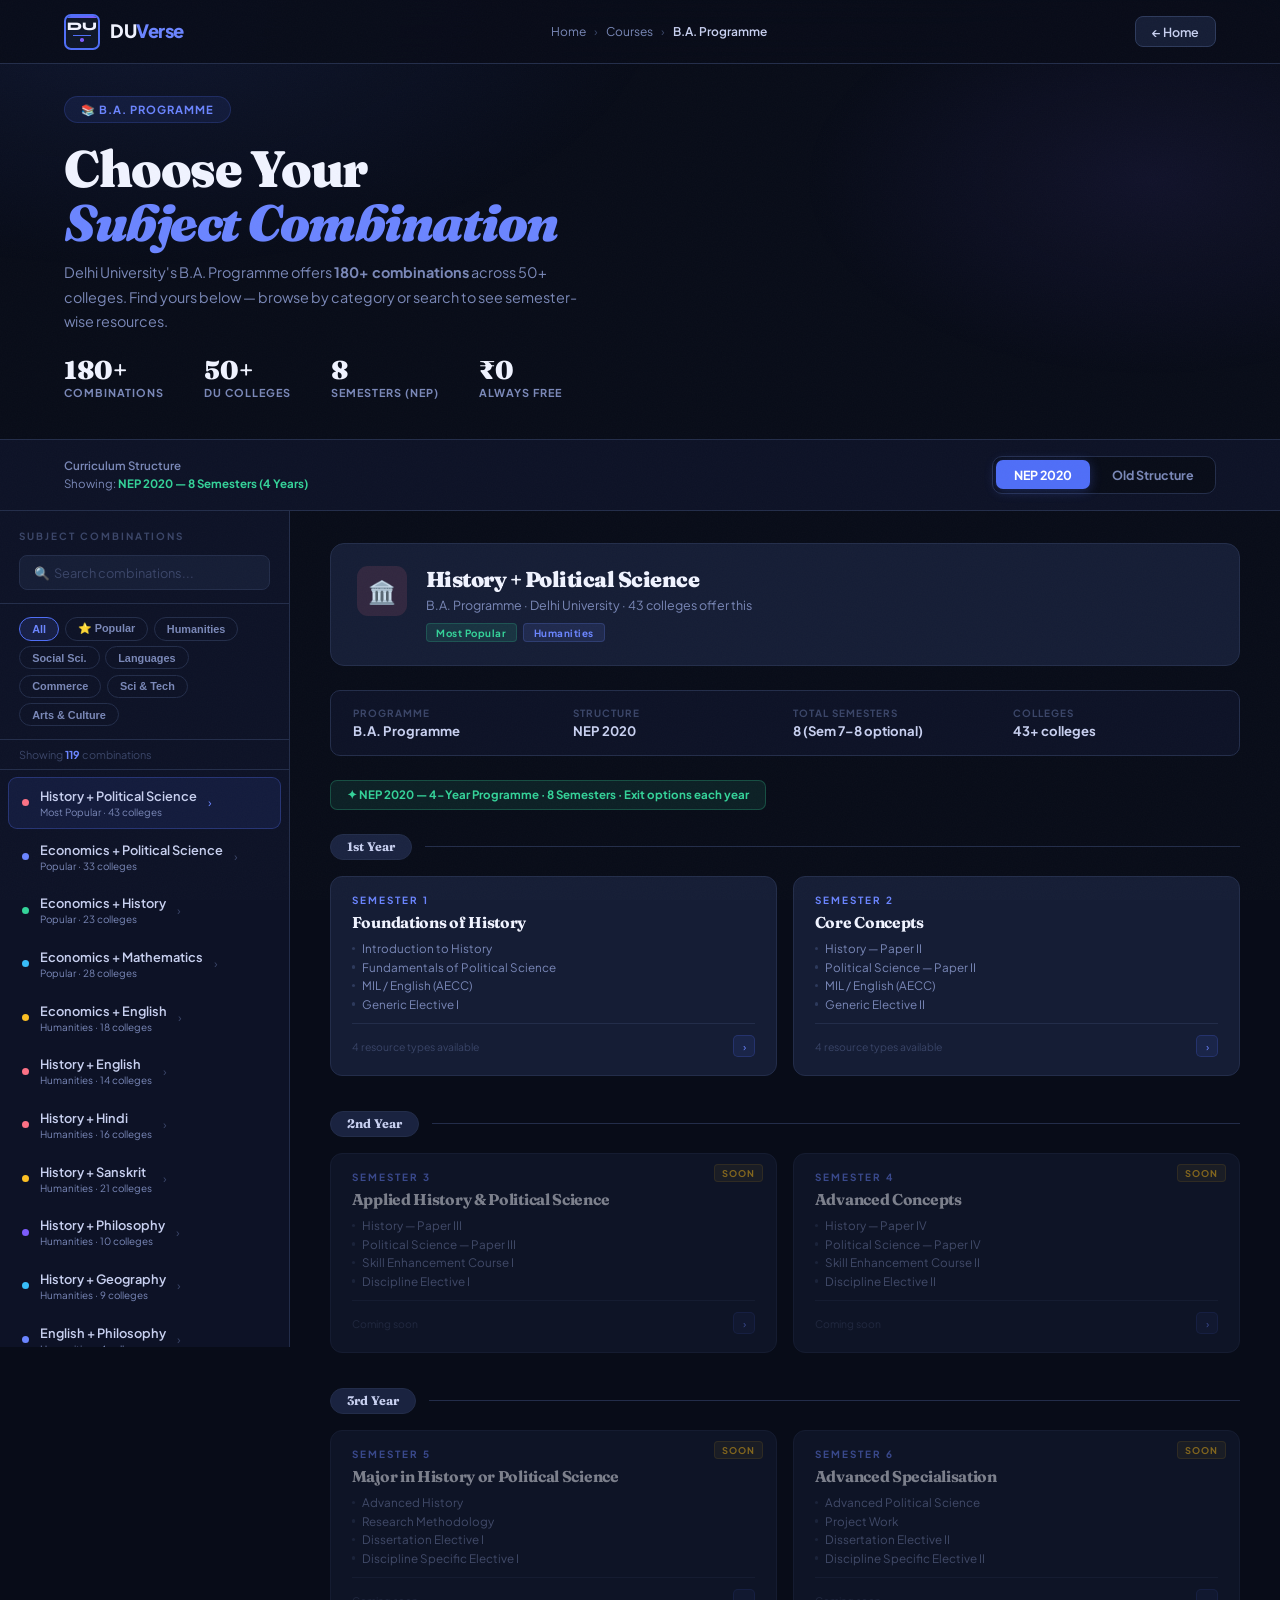
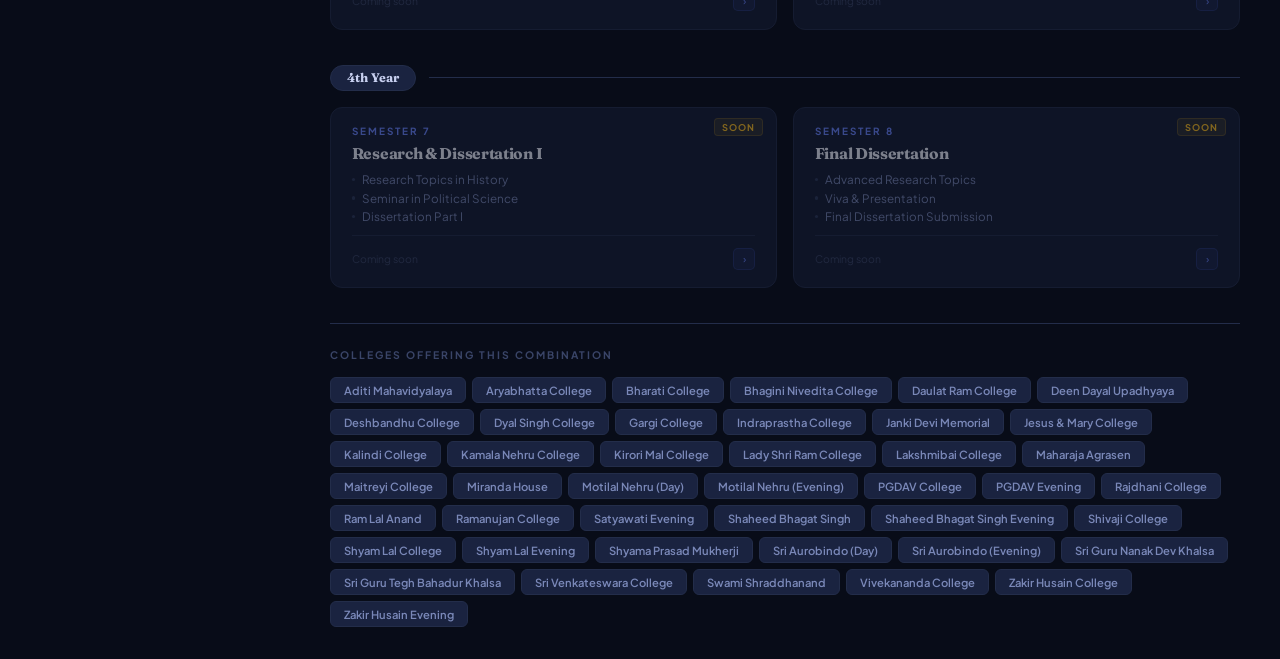
==== commit d61dace8: "update file" ====
--- a/BA-Pro.html
+++ b/BA-Pro.html
@@ -298,7 +298,7 @@
 
   /* ── MOST POPULAR ── */
   { id:'his-polsc', name:'History + Political Science', icon:'🏛️', color:'#fb7185', bg:'rgba(251,113,133,0.12)', cat:'popular',
-    tags:['Most Popular','Humanities'], tagC:[{bg:'rgba(52,211,153,0.12)',c:'#34d399'},{bg:'rgba(79,110,247,0.12)',c:'#6b85ff'}],
+    tags:['Most Popular','Humanities'], tagC:[{bg:'rgba(52,211,153,0.12)',c:'#34d399'},{bg:'rgba(107,133,255,0.12)',c:'#6b85ff'}],
     colleges:['Aditi Mahavidyalaya','Aryabhatta College','Bharati College','Bhagini Nivedita College','Daulat Ram College','Deen Dayal Upadhyaya','Deshbandhu College','Dyal Singh College','Gargi College','Indraprastha College','Janki Devi Memorial','Jesus & Mary College','Kalindi College','Kamala Nehru College','Kirori Mal College','Lady Shri Ram College','Lakshmibai College','Maharaja Agrasen','Maitreyi College','Miranda House','Motilal Nehru (Day)','Motilal Nehru (Evening)','PGDAV College','PGDAV Evening','Rajdhani College','Ram Lal Anand','Ramanujan College','Satyawati Evening','Shaheed Bhagat Singh','Shaheed Bhagat Singh Evening','Shivaji College','Shyam Lal College','Shyam Lal Evening','Shyama Prasad Mukherji','Sri Aurobindo (Day)','Sri Aurobindo (Evening)','Sri Guru Nanak Dev Khalsa','Sri Guru Tegh Bahadur Khalsa','Sri Venkateswara College','Swami Shraddhanand','Vivekananda College','Zakir Husain College','Zakir Husain Evening']
   },
   { id:'eco-polsc', name:'Economics + Political Science', icon:'📊', color:'#6b85ff', bg:'rgba(107,133,255,0.12)', cat:'popular',
@@ -316,27 +316,27 @@
 
   /* ── HUMANITIES ── */
   { id:'eco-eng', name:'Economics + English', icon:'📖', color:'#fbbf24', bg:'rgba(251,191,36,0.12)', cat:'humanities',
-    tags:['Humanities','Social Sciences'], tagC:[{bg:'rgba(251,191,36,0.12)',c:'#fbbf24'},{bg:'rgba(56,189,248,0.12)',c:'#38bdf8'}],
+    tags:['Humanities','Social Sciences'], tagC:[{bg:'rgba(107,133,255,0.12)',c:'#6b85ff'},{bg:'rgba(56,189,248,0.12)',c:'#38bdf8'}],
     colleges:['Deshbandhu College','Dyal Singh College','Dr. Bhim Rao Ambedkar','Lakshmibai College','Maitreyi College','Maharaja Agrasen','Motilal Nehru (Day)','Motilal Nehru (Evening)','PGDAV Evening','Satyawati Evening','Shaheed Bhagat Singh','Shivaji College','Shyam Lal College','Sri Aurobindo (Evening)','Sri Guru Nanak Dev Khalsa','Swami Shraddhanand','Zakir Husain College','Zakir Husain Evening']
   },
   { id:'his-eng', name:'History + English', icon:'📜', color:'#fb7185', bg:'rgba(251,113,133,0.12)', cat:'humanities',
-    tags:['Humanities'], tagC:[{bg:'rgba(251,113,133,0.12)',c:'#fb7185'}],
+    tags:['Humanities'], tagC:[{bg:'rgba(107,133,255,0.12)',c:'#6b85ff'}],
     colleges:['Deshbandhu College','Dr. Bhim Rao Ambedkar','Dyal Singh College','Motilal Nehru (Day)','Motilal Nehru (Evening)','PGDAV College','Rajdhani College','Satyawati Evening','Shaheed Bhagat Singh','Shyam Lal Evening','Sri Aurobindo (Evening)','Swami Shraddhanand','Zakir Husain College','Zakir Husain Evening']
   },
   { id:'his-hindi', name:'History + Hindi', icon:'📝', color:'#fb7185', bg:'rgba(251,113,133,0.12)', cat:'humanities',
-    tags:['Humanities','Languages'], tagC:[{bg:'rgba(251,113,133,0.12)',c:'#fb7185'},{bg:'rgba(251,191,36,0.12)',c:'#fbbf24'}],
+    tags:['Humanities','Languages'], tagC:[{bg:'rgba(107,133,255,0.12)',c:'#6b85ff'},{bg:'rgba(251,191,36,0.12)',c:'#fbbf24'}],
     colleges:['Delhi College Arts & Commerce','Deshbandhu College','Dyal Singh College','Maitreyi College','Motilal Nehru (Day)','PGDAV College','Rajdhani College','Ramanujan College','Satyawati Evening','Shivaji College','Shyam Lal Evening','Shyama Prasad Mukherji','Sri Aurobindo (Evening)','Swami Shraddhanand','Zakir Husain College','Zakir Husain Evening']
   },
   { id:'his-skt', name:'History + Sanskrit', icon:'🕉️', color:'#fbbf24', bg:'rgba(251,191,36,0.12)', cat:'humanities',
-    tags:['Humanities','Languages'], tagC:[{bg:'rgba(251,191,36,0.12)',c:'#fbbf24'}],
+    tags:['Humanities','Languages'], tagC:[{bg:'rgba(107,133,255,0.12)',c:'#6b85ff'},{bg:'rgba(251,191,36,0.12)',c:'#fbbf24'}],
     colleges:['Aditi Mahavidyalaya','Bharati College','Bhagini Nivedita College','Deshbandhu College','Dyal Singh College','Janki Devi Memorial','Kalindi College','Lakshmibai College','Maitreyi College','Motilal Nehru (Day)','PGDAV College','Rajdhani College','Ramanujan College','Satyawati Evening','Shyama Prasad Mukherji','Sri Aurobindo (Day)','Sri Aurobindo (Evening)','Sri Guru Tegh Bahadur Khalsa','Swami Shraddhanand','Vivekananda College','Zakir Husain College']
   },
   { id:'his-phil', name:'History + Philosophy', icon:'🏛️', color:'#7c5cfc', bg:'rgba(124,92,252,0.12)', cat:'humanities',
-    tags:['Humanities'], tagC:[{bg:'rgba(124,92,252,0.12)',c:'#7c5cfc'}],
+    tags:['Humanities'], tagC:[{bg:'rgba(107,133,255,0.12)',c:'#6b85ff'}],
     colleges:['Deshbandhu College','Dyal Singh College','Gargi College','Indraprastha College','Janki Devi Memorial','Kirori Mal College','Miranda House','Ramanujan College','Shyama Prasad Mukherji','Zakir Husain College']
   },
   { id:'his-geo', name:'History + Geography', icon:'🌍', color:'#38bdf8', bg:'rgba(56,189,248,0.12)', cat:'humanities',
-    tags:['Humanities','Social Sciences'], tagC:[{bg:'rgba(56,189,248,0.12)',c:'#38bdf8'}],
+    tags:['Humanities','Social Sciences'], tagC:[{bg:'rgba(107,133,255,0.12)',c:'#6b85ff'},{bg:'rgba(56,189,248,0.12)',c:'#38bdf8'}],
     colleges:['Aditi Mahavidyalaya','Dyal Singh College','Gargi College','Kalindi College','Kamala Nehru College','Miranda House','Shaheed Bhagat Singh Evening','Shivaji College','Shyama Prasad Mukherji']
   },
   { id:'eng-phil', name:'English + Philosophy', icon:'📚', color:'#6b85ff', bg:'rgba(107,133,255,0.12)', cat:'humanities',
@@ -344,19 +344,19 @@
     colleges:['Deshbandhu College','Gargi College','Janki Devi Memorial','Miranda House']
   },
   { id:'hin-phil', name:'Hindi + Philosophy', icon:'🧘', color:'#fbbf24', bg:'rgba(251,191,36,0.12)', cat:'humanities',
-    tags:['Humanities','Languages'], tagC:[{bg:'rgba(251,191,36,0.12)',c:'#fbbf24'}],
+    tags:['Humanities','Languages'], tagC:[{bg:'rgba(107,133,255,0.12)',c:'#6b85ff'},{bg:'rgba(251,191,36,0.12)',c:'#fbbf24'}],
     colleges:['Deshbandhu College','Hindu College','Shyama Prasad Mukherji','Zakir Husain College']
   },
   { id:'skt-phil', name:'Sanskrit + Philosophy', icon:'🕉️', color:'#fbbf24', bg:'rgba(251,191,36,0.12)', cat:'humanities',
-    tags:['Humanities','Languages'], tagC:[{bg:'rgba(251,191,36,0.12)',c:'#fbbf24'}],
+    tags:['Humanities','Languages'], tagC:[{bg:'rgba(107,133,255,0.12)',c:'#6b85ff'},{bg:'rgba(251,191,36,0.12)',c:'#fbbf24'}],
     colleges:['Hansraj College','Indraprastha College','Janki Devi Memorial','Shyama Prasad Mukherji','Zakir Husain College']
   },
   { id:'phil-hist', name:'Philosophy + History', icon:'🔮', color:'#7c5cfc', bg:'rgba(124,92,252,0.12)', cat:'humanities',
-    tags:['Humanities'], tagC:[{bg:'rgba(124,92,252,0.12)',c:'#7c5cfc'}],
+    tags:['Humanities'], tagC:[{bg:'rgba(107,133,255,0.12)',c:'#6b85ff'}],
     colleges:['Daulat Ram College','Deshbandhu College','Gargi College','Kirori Mal College','Miranda House']
   },
   { id:'his-maths', name:'History + Mathematics', icon:'📐', color:'#38bdf8', bg:'rgba(56,189,248,0.12)', cat:'humanities',
-    tags:['Humanities','Science & Math'], tagC:[{bg:'rgba(56,189,248,0.12)',c:'#38bdf8'}],
+    tags:['Humanities','Science & Math'], tagC:[{bg:'rgba(107,133,255,0.12)',c:'#6b85ff'},{bg:'rgba(56,189,248,0.12)',c:'#38bdf8'}],
     colleges:['Deshbandhu College','Satyawati Evening','Shyam Lal Evening','Zakir Husain College']
   },
 
@@ -366,23 +366,23 @@
     colleges:['Dr. Bhim Rao Ambedkar','Dyal Singh College','Kalindi College','Miranda House','Shaheed Bhagat Singh Evening','Shivaji College','Shyama Prasad Mukherji']
   },
   { id:'eco-psy', name:'Economics + Psychology', icon:'🧠', color:'#7c5cfc', bg:'rgba(124,92,252,0.12)', cat:'social',
-    tags:['Social Sciences'], tagC:[{bg:'rgba(124,92,252,0.12)',c:'#7c5cfc'}],
+    tags:['Social Sciences'], tagC:[{bg:'rgba(56,189,248,0.12)',c:'#38bdf8'}],
     colleges:['Aditi Mahavidyalaya','Gargi College','Janki Devi Memorial','Kalindi College','Ramanujan College','Zakir Husain College']
   },
   { id:'eco-soc', name:'Economics + Sociology', icon:'🤝', color:'#34d399', bg:'rgba(52,211,153,0.12)', cat:'social',
-    tags:['Social Sciences'], tagC:[{bg:'rgba(52,211,153,0.12)',c:'#34d399'}],
+    tags:['Social Sciences'], tagC:[{bg:'rgba(56,189,248,0.12)',c:'#38bdf8'}],
     colleges:['Kamala Nehru College','Shyama Prasad Mukherji','Zakir Husain College']
   },
   { id:'eco-phil', name:'Economics + Philosophy', icon:'⚖️', color:'#6b85ff', bg:'rgba(107,133,255,0.12)', cat:'social',
-    tags:['Social Sciences','Humanities'], tagC:[{bg:'rgba(107,133,255,0.12)',c:'#6b85ff'}],
+    tags:['Social Sciences','Humanities'], tagC:[{bg:'rgba(56,189,248,0.12)',c:'#38bdf8'},{bg:'rgba(107,133,255,0.12)',c:'#6b85ff'}],
     colleges:['Deshbandhu College','Dyal Singh College','Gargi College','Kirori Mal College','Shyama Prasad Mukherji','Zakir Husain Evening']
   },
   { id:'polsc-phil', name:'Political Science + Philosophy', icon:'⚖️', color:'#6b85ff', bg:'rgba(107,133,255,0.12)', cat:'social',
-    tags:['Social Sciences','UPSC Friendly'], tagC:[{bg:'rgba(52,211,153,0.12)',c:'#34d399'},{bg:'rgba(56,189,248,0.12)',c:'#38bdf8'}],
+    tags:['Social Sciences','UPSC Friendly'], tagC:[{bg:'rgba(56,189,248,0.12)',c:'#38bdf8'},{bg:'rgba(124,92,252,0.12)',c:'#7c5cfc'}],
     colleges:['Deshbandhu College','Gargi College','Indraprastha College','Janki Devi Memorial','Kirori Mal College','Lakshmibai College','Miranda House','Ramanujan College','Shyama Prasad Mukherji','Zakir Husain Evening']
   },
   { id:'polsc-soc', name:'Political Science + Sociology', icon:'🏢', color:'#34d399', bg:'rgba(52,211,153,0.12)', cat:'social',
-    tags:['Social Sciences'], tagC:[{bg:'rgba(34,211,153,0.12)',c:'#34d399'}],
+    tags:['Social Sciences'], tagC:[{bg:'rgba(56,189,248,0.12)',c:'#38bdf8'}],
     colleges:['Aditi Mahavidyalaya','Bhagini Nivedita College','Jesus & Mary College','Lady Shri Ram College','Maitreyi College','Sri Venkateswara College']
   },
   { id:'polsc-geo', name:'Political Science + Geography', icon:'🌐', color:'#38bdf8', bg:'rgba(56,189,248,0.12)', cat:'social',
@@ -394,23 +394,23 @@
     colleges:['Dyal Singh College','Kamala Nehru College','Kalindi College','Miranda House','Shaheed Bhagat Singh Evening','Shivaji College']
   },
   { id:'geo-maths', name:'Geography + Mathematics', icon:'📐', color:'#38bdf8', bg:'rgba(56,189,248,0.12)', cat:'social',
-    tags:['Social Sciences','Science & Math'], tagC:[{bg:'rgba(56,189,248,0.12)',c:'#38bdf8'}],
+    tags:['Social Sciences','Science & Math'], tagC:[{bg:'rgba(56,189,248,0.12)',c:'#38bdf8'},{bg:'rgba(56,189,248,0.12)',c:'#38bdf8'}],
     colleges:['Dyal Singh College','Kalindi College','Miranda House','Shyama Prasad Mukherji']
   },
   { id:'geo-psy', name:'Geography + Psychology', icon:'🧠', color:'#7c5cfc', bg:'rgba(124,92,252,0.12)', cat:'social',
-    tags:['Social Sciences'], tagC:[{bg:'rgba(124,92,252,0.12)',c:'#7c5cfc'}],
+    tags:['Social Sciences'], tagC:[{bg:'rgba(56,189,248,0.12)',c:'#38bdf8'}],
     colleges:['Dr. Bhim Rao Ambedkar','Dyal Singh College']
   },
   { id:'psy-soc', name:'Psychology + Sociology', icon:'🤝', color:'#7c5cfc', bg:'rgba(124,92,252,0.12)', cat:'social',
-    tags:['Social Sciences','Trending'], tagC:[{bg:'rgba(251,191,36,0.12)',c:'#fbbf24'},{bg:'rgba(56,189,248,0.12)',c:'#38bdf8'}],
+    tags:['Social Sciences','Trending'], tagC:[{bg:'rgba(56,189,248,0.12)',c:'#38bdf8'},{bg:'rgba(251,191,36,0.12)',c:'#fbbf24'}],
     colleges:['Gargi College','Jesus & Mary College','Kamala Nehru College','Lady Shri Ram College','Lakshmibai College']
   },
   { id:'psy-phil', name:'Psychology + Philosophy', icon:'🔮', color:'#7c5cfc', bg:'rgba(124,92,252,0.12)', cat:'social',
-    tags:['Social Sciences','Humanities'], tagC:[{bg:'rgba(124,92,252,0.12)',c:'#7c5cfc'}],
+    tags:['Social Sciences','Humanities'], tagC:[{bg:'rgba(56,189,248,0.12)',c:'#38bdf8'},{bg:'rgba(107,133,255,0.12)',c:'#6b85ff'}],
     colleges:['Daulat Ram College','Jesus & Mary College','Lakshmibai College','Ramanujan College','Zakir Husain College']
   },
   { id:'psy-eng', name:'Psychology + English', icon:'📖', color:'#7c5cfc', bg:'rgba(124,92,252,0.12)', cat:'social',
-    tags:['Social Sciences','Humanities'], tagC:[{bg:'rgba(124,92,252,0.12)',c:'#7c5cfc'}],
+    tags:['Social Sciences','Humanities'], tagC:[{bg:'rgba(56,189,248,0.12)',c:'#38bdf8'},{bg:'rgba(107,133,255,0.12)',c:'#6b85ff'}],
     colleges:['Dr. Bhim Rao Ambedkar','Gargi College','Indraprastha College','Lakshmibai College']
   },
   { id:'polsc-psy', name:'Political Science + Psychology', icon:'🧠', color:'#6b85ff', bg:'rgba(107,133,255,0.12)', cat:'social',
@@ -418,17 +418,17 @@
     colleges:['Lady Shri Ram College','Ramanujan College','Zakir Husain College']
   },
   { id:'soc-eng', name:'Sociology + English', icon:'🤝', color:'#34d399', bg:'rgba(52,211,153,0.12)', cat:'social',
-    tags:['Social Sciences','Humanities'], tagC:[{bg:'rgba(52,211,153,0.12)',c:'#34d399'}],
+    tags:['Social Sciences','Humanities'], tagC:[{bg:'rgba(56,189,248,0.12)',c:'#38bdf8'},{bg:'rgba(107,133,255,0.12)',c:'#6b85ff'}],
     colleges:['Maitreyi College','Shivaji College','Sri Venkateswara College']
   },
   { id:'his-soc', name:'History + Sociology', icon:'📚', color:'#fb7185', bg:'rgba(251,113,133,0.12)', cat:'social',
-    tags:['Social Sciences','Humanities'], tagC:[{bg:'rgba(251,113,133,0.12)',c:'#fb7185'}],
+    tags:['Social Sciences','Humanities'], tagC:[{bg:'rgba(56,189,248,0.12)',c:'#38bdf8'},{bg:'rgba(107,133,255,0.12)',c:'#6b85ff'}],
     colleges:['Lady Shri Ram College','Shyama Prasad Mukherji','Sri Venkateswara College']
   },
 
   /* ── LANGUAGES ── */
   { id:'polsc-hindi', name:'Political Science + Hindi', icon:'🗣️', color:'#fbbf24', bg:'rgba(251,191,36,0.12)', cat:'language',
-    tags:['Languages','Social Sciences'], tagC:[{bg:'rgba(251,191,36,0.12)',c:'#fbbf24'}],
+    tags:['Languages','Social Sciences'], tagC:[{bg:'rgba(251,191,36,0.12)',c:'#fbbf24'},{bg:'rgba(56,189,248,0.12)',c:'#38bdf8'}],
     colleges:['Dr. Bhim Rao Ambedkar','Deshbandhu College','Gargi College','Maitreyi College','Maharaja Agrasen','Miranda House','Motilal Nehru (Day)','Ramanujan College','Satyawati Evening','Shyam Lal Evening','Shyama Prasad Mukherji','Sri Aurobindo (Evening)','Sri Venkateswara College','Swami Shraddhanand','Zakir Husain College','Zakir Husain Evening']
   },
   { id:'his-punjabi', name:'History + Punjabi', icon:'🌾', color:'#fbbf24', bg:'rgba(251,191,36,0.12)', cat:'language',
@@ -440,79 +440,79 @@
     colleges:['Dyal Singh College','Lakshmibai College','Maitreyi College','Miranda House','Ramanujan College','Sri Guru Nanak Dev Khalsa']
   },
   { id:'his-bengali', name:'History + Bengali', icon:'📜', color:'#34d399', bg:'rgba(52,211,153,0.12)', cat:'language',
-    tags:['Languages'], tagC:[{bg:'rgba(52,211,153,0.12)',c:'#34d399'}],
+    tags:['Languages'], tagC:[{bg:'rgba(251,191,36,0.12)',c:'#fbbf24'}],
     colleges:['Dyal Singh College','Kirori Mal College','Miranda House','Zakir Husain College']
   },
   { id:'polsc-bengali', name:'Political Science + Bengali', icon:'📜', color:'#34d399', bg:'rgba(52,211,153,0.12)', cat:'language',
-    tags:['Languages'], tagC:[{bg:'rgba(52,211,153,0.12)',c:'#34d399'}],
+    tags:['Languages'], tagC:[{bg:'rgba(251,191,36,0.12)',c:'#fbbf24'}],
     colleges:['Dyal Singh College','Kirori Mal College','Miranda House']
   },
   { id:'his-urdu', name:'History + Urdu', icon:'✍️', color:'#38bdf8', bg:'rgba(56,189,248,0.12)', cat:'language',
-    tags:['Languages'], tagC:[{bg:'rgba(56,189,248,0.12)',c:'#38bdf8'}],
+    tags:['Languages'], tagC:[{bg:'rgba(251,191,36,0.12)',c:'#fbbf24'}],
     colleges:['Dr. Bhim Rao Ambedkar','Dyal Singh College','Zakir Husain College','Zakir Husain Evening']
   },
   { id:'polsc-urdu', name:'Political Science + Urdu', icon:'✍️', color:'#38bdf8', bg:'rgba(56,189,248,0.12)', cat:'language',
-    tags:['Languages'], tagC:[{bg:'rgba(56,189,248,0.12)',c:'#38bdf8'}],
+    tags:['Languages'], tagC:[{bg:'rgba(251,191,36,0.12)',c:'#fbbf24'}],
     colleges:['Dr. Bhim Rao Ambedkar','Dyal Singh College','Zakir Husain College','Zakir Husain Evening']
   },
   { id:'eco-urdu', name:'Economics + Urdu', icon:'✍️', color:'#38bdf8', bg:'rgba(56,189,248,0.12)', cat:'language',
-    tags:['Languages','Social Sciences'], tagC:[{bg:'rgba(56,189,248,0.12)',c:'#38bdf8'}],
+    tags:['Languages','Social Sciences'], tagC:[{bg:'rgba(251,191,36,0.12)',c:'#fbbf24'},{bg:'rgba(56,189,248,0.12)',c:'#38bdf8'}],
     colleges:['Dyal Singh College','Zakir Husain College','Zakir Husain Evening']
   },
   { id:'arabic-polsc', name:'Arabic + Political Science', icon:'📖', color:'#34d399', bg:'rgba(52,211,153,0.12)', cat:'language',
-    tags:['Languages','Unique'], tagC:[{bg:'rgba(52,211,153,0.12)',c:'#34d399'}],
+    tags:['Languages','Unique'], tagC:[{bg:'rgba(251,191,36,0.12)',c:'#fbbf24'},{bg:'rgba(251,191,36,0.12)',c:'#fbbf24'}],
     colleges:['Zakir Husain College','Zakir Husain Evening']
   },
   { id:'arabic-hist', name:'Arabic + History', icon:'📖', color:'#34d399', bg:'rgba(52,211,153,0.12)', cat:'language',
-    tags:['Languages','Unique'], tagC:[{bg:'rgba(52,211,153,0.12)',c:'#34d399'}],
+    tags:['Languages','Unique'], tagC:[{bg:'rgba(251,191,36,0.12)',c:'#fbbf24'},{bg:'rgba(251,191,36,0.12)',c:'#fbbf24'}],
     colleges:['Zakir Husain College','Zakir Husain Evening']
   },
   { id:'arabic-eco', name:'Arabic + Economics', icon:'📖', color:'#34d399', bg:'rgba(52,211,153,0.12)', cat:'language',
-    tags:['Languages'], tagC:[{bg:'rgba(52,211,153,0.12)',c:'#34d399'}],
+    tags:['Languages'], tagC:[{bg:'rgba(251,191,36,0.12)',c:'#fbbf24'}],
     colleges:['Zakir Husain College','Zakir Husain Evening']
   },
   { id:'persian-polsc', name:'Persian + Political Science', icon:'📜', color:'#fbbf24', bg:'rgba(251,191,36,0.12)', cat:'language',
-    tags:['Languages','Unique'], tagC:[{bg:'rgba(251,191,36,0.12)',c:'#fbbf24'}],
+    tags:['Languages','Unique'], tagC:[{bg:'rgba(251,191,36,0.12)',c:'#fbbf24'},{bg:'rgba(251,191,36,0.12)',c:'#fbbf24'}],
     colleges:['Zakir Husain College','Zakir Husain Evening']
   },
   { id:'persian-hist', name:'Persian + History', icon:'📜', color:'#fbbf24', bg:'rgba(251,191,36,0.12)', cat:'language',
-    tags:['Languages','Unique'], tagC:[{bg:'rgba(251,191,36,0.12)',c:'#fbbf24'}],
+    tags:['Languages','Unique'], tagC:[{bg:'rgba(251,191,36,0.12)',c:'#fbbf24'},{bg:'rgba(251,191,36,0.12)',c:'#fbbf24'}],
     colleges:['Zakir Husain College','Zakir Husain Evening']
   },
   { id:'tamil-polsc', name:'Tamil + Political Science', icon:'🌺', color:'#fb7185', bg:'rgba(251,113,133,0.12)', cat:'language',
-    tags:['Languages','Unique'], tagC:[{bg:'rgba(251,113,133,0.12)',c:'#fb7185'}],
+    tags:['Languages','Unique'], tagC:[{bg:'rgba(251,191,36,0.12)',c:'#fbbf24'},{bg:'rgba(251,191,36,0.12)',c:'#fbbf24'}],
     colleges:['Miranda House','Sri Venkateswara College']
   },
   { id:'telugu-polsc', name:'Telugu + Political Science', icon:'🌺', color:'#fb7185', bg:'rgba(251,113,133,0.12)', cat:'language',
-    tags:['Languages','Unique'], tagC:[{bg:'rgba(251,113,133,0.12)',c:'#fb7185'}],
+    tags:['Languages','Unique'], tagC:[{bg:'rgba(251,191,36,0.12)',c:'#fbbf24'},{bg:'rgba(251,191,36,0.12)',c:'#fbbf24'}],
     colleges:['Sri Venkateswara College']
   },
   { id:'eng-german', name:'English + German', icon:'🇩🇪', color:'#fbbf24', bg:'rgba(251,191,36,0.12)', cat:'language',
-    tags:['Languages','Foreign Language'], tagC:[{bg:'rgba(251,191,36,0.12)',c:'#fbbf24'}],
+    tags:['Languages','Foreign Language'], tagC:[{bg:'rgba(251,191,36,0.12)',c:'#fbbf24'},{bg:'rgba(107,133,255,0.12)',c:'#6b85ff'}],
     colleges:['Delhi College Arts & Commerce','Gargi College']
   },
   { id:'eng-spanish', name:'English + Spanish', icon:'🇪🇸', color:'#fb7185', bg:'rgba(251,113,133,0.12)', cat:'language',
-    tags:['Languages','Foreign Language'], tagC:[{bg:'rgba(251,113,133,0.12)',c:'#fb7185'}],
+    tags:['Languages','Foreign Language'], tagC:[{bg:'rgba(251,191,36,0.12)',c:'#fbbf24'},{bg:'rgba(107,133,255,0.12)',c:'#6b85ff'}],
     colleges:['Delhi College Arts & Commerce']
   },
   { id:'his-spanish', name:'History + Spanish', icon:'🇪🇸', color:'#fb7185', bg:'rgba(251,113,133,0.12)', cat:'language',
-    tags:['Languages','Foreign Language','Unique'], tagC:[{bg:'rgba(251,113,133,0.12)',c:'#fb7185'}],
+    tags:['Languages','Foreign Language','Unique'], tagC:[{bg:'rgba(251,191,36,0.12)',c:'#fbbf24'},{bg:'rgba(107,133,255,0.12)',c:'#6b85ff'},{bg:'rgba(251,191,36,0.12)',c:'#fbbf24'}],
     colleges:['Jesus & Mary College']
   },
   { id:'eco-french', name:'Economics + French', icon:'🇫🇷', color:'#6b85ff', bg:'rgba(107,133,255,0.12)', cat:'language',
-    tags:['Languages','Foreign Language'], tagC:[{bg:'rgba(107,133,255,0.12)',c:'#6b85ff'}],
+    tags:['Languages','Foreign Language'], tagC:[{bg:'rgba(251,191,36,0.12)',c:'#fbbf24'},{bg:'rgba(107,133,255,0.12)',c:'#6b85ff'}],
     colleges:['Vivekananda College']
   },
   { id:'eng-french', name:'English + French', icon:'🇫🇷', color:'#6b85ff', bg:'rgba(107,133,255,0.12)', cat:'language',
-    tags:['Languages','Foreign Language'], tagC:[{bg:'rgba(107,133,255,0.12)',c:'#6b85ff'}],
+    tags:['Languages','Foreign Language'], tagC:[{bg:'rgba(251,191,36,0.12)',c:'#fbbf24'},{bg:'rgba(107,133,255,0.12)',c:'#6b85ff'}],
     colleges:['Jesus & Mary College','Vivekananda College']
   },
   { id:'french-phil', name:'French + Philosophy', icon:'🇫🇷', color:'#6b85ff', bg:'rgba(107,133,255,0.12)', cat:'language',
-    tags:['Languages','Foreign Language','Unique'], tagC:[{bg:'rgba(107,133,255,0.12)',c:'#6b85ff'}],
+    tags:['Languages','Foreign Language','Unique'], tagC:[{bg:'rgba(251,191,36,0.12)',c:'#fbbf24'},{bg:'rgba(107,133,255,0.12)',c:'#6b85ff'},{bg:'rgba(251,191,36,0.12)',c:'#fbbf24'}],
     colleges:['Jesus & Mary College']
   },
   { id:'eng-linguistics', name:'English + Linguistics', icon:'🔤', color:'#38bdf8', bg:'rgba(56,189,248,0.12)', cat:'language',
-    tags:['Languages','Unique'], tagC:[{bg:'rgba(56,189,248,0.12)',c:'#38bdf8'}],
+    tags:['Languages','Unique'], tagC:[{bg:'rgba(251,191,36,0.12)',c:'#fbbf24'},{bg:'rgba(251,191,36,0.12)',c:'#fbbf24'}],
     colleges:['Rajdhani College']
   },
   { id:'skt-polsc', name:'Sanskrit + Political Science', icon:'🕉️', color:'#fbbf24', bg:'rgba(251,191,36,0.12)', cat:'language',
@@ -520,7 +520,7 @@
     colleges:['Atma Ram Sanatan Dharma','Bhagini Nivedita College','Dr. Bhim Rao Ambedkar','Dyal Singh College','Hindu College','Janki Devi Memorial','Kalindi College','Lakshmibai College','Maharaja Agrasen','Maitreyi College','Miranda House','Motilal Nehru (Day)','PGDAV College','Rajdhani College','Satyawati Evening','Shyama Prasad Mukherji','Sri Aurobindo (Day)','Sri Venkateswara College','Swami Shraddhanand','Vivekananda College','Zakir Husain College']
   },
   { id:'hindi-polsc', name:'Hindi + Political Science', icon:'🗣️', color:'#fbbf24', bg:'rgba(251,191,36,0.12)', cat:'language',
-    tags:['Languages','Social Sciences'], tagC:[{bg:'rgba(251,191,36,0.12)',c:'#fbbf24'}],
+    tags:['Languages','Social Sciences'], tagC:[{bg:'rgba(251,191,36,0.12)',c:'#fbbf24'},{bg:'rgba(56,189,248,0.12)',c:'#38bdf8'}],
     colleges:['Aditi Mahavidyalaya','Bhagini Nivedita College','Deshbandhu College','Maharaja Agrasen','Motilal Nehru (Day)','Motilal Nehru (Evening)','Shyama Prasad Mukherji','Sri Aurobindo (Evening)','Sri Venkateswara College','Swami Shraddhanand']
   },
   { id:'punjabi-skt', name:'Punjabi + Sanskrit', icon:'🌾', color:'#fbbf24', bg:'rgba(251,191,36,0.12)', cat:'language',
@@ -528,7 +528,7 @@
     colleges:['Deshbandhu College']
   },
   { id:'bengali-skt', name:'Bengali + Sanskrit', icon:'📜', color:'#34d399', bg:'rgba(52,211,153,0.12)', cat:'language',
-    tags:['Languages'], tagC:[{bg:'rgba(52,211,153,0.12)',c:'#34d399'}],
+    tags:['Languages'], tagC:[{bg:'rgba(251,191,36,0.12)',c:'#fbbf24'}],
     colleges:['Deshbandhu College']
   },
   { id:'hindi-punjabi', name:'Hindi + Punjabi', icon:'🗣️', color:'#fbbf24', bg:'rgba(251,191,36,0.12)', cat:'language',
@@ -546,39 +546,39 @@
     colleges:['Bharati College','Bhagini Nivedita College','Dr. Bhim Rao Ambedkar','Maharaja Agrasen','Satyawati Evening','Shyam Lal College','Swami Shraddhanand']
   },
   { id:'eco-comm', name:'Economics + Commerce', icon:'💹', color:'#34d399', bg:'rgba(52,211,153,0.12)', cat:'commerce',
-    tags:['Commerce & Management','Popular'], tagC:[{bg:'rgba(52,211,153,0.12)',c:'#34d399'},{bg:'rgba(251,191,36,0.12)',c:'#fbbf24'}],
+    tags:['Commerce & Management','Popular'], tagC:[{bg:'rgba(52,211,153,0.12)',c:'#34d399'},{bg:'rgba(52,211,153,0.12)',c:'#34d399'}],
     colleges:['Dyal Singh College','Hansraj College','PGDAV Evening','Shaheed Bhagat Singh','Shaheed Bhagat Singh Evening','Sri Aurobindo (Day)']
   },
   { id:'eco-aspsm', name:'Economics + Advertising (ASPSM)', icon:'📢', color:'#fb7185', bg:'rgba(251,113,133,0.12)', cat:'commerce',
-    tags:['Commerce & Management'], tagC:[{bg:'rgba(251,113,133,0.12)',c:'#fb7185'}],
+    tags:['Commerce & Management'], tagC:[{bg:'rgba(52,211,153,0.12)',c:'#34d399'}],
     colleges:['Aditi Mahavidyalaya','Kamala Nehru College','Lakshmibai College']
   },
   { id:'eco-esb', name:'Economics + ESB', icon:'🚀', color:'#34d399', bg:'rgba(52,211,153,0.12)', cat:'commerce',
-    tags:['Commerce & Management','Entrepreneurship'], tagC:[{bg:'rgba(52,211,153,0.12)',c:'#34d399'}],
+    tags:['Commerce & Management','Entrepreneurship'], tagC:[{bg:'rgba(52,211,153,0.12)',c:'#34d399'},{bg:'rgba(52,211,153,0.12)',c:'#34d399'}],
     colleges:['Gargi College','Kalindi College','PGDAV College','Ramanujan College']
   },
   { id:'eco-acfin', name:'Accounting & Finance + Economics', icon:'💰', color:'#fbbf24', bg:'rgba(251,191,36,0.12)', cat:'commerce',
-    tags:['Commerce & Management'], tagC:[{bg:'rgba(251,191,36,0.12)',c:'#fbbf24'}],
+    tags:['Commerce & Management'], tagC:[{bg:'rgba(52,211,153,0.12)',c:'#34d399'}],
     colleges:['Delhi College Arts & Commerce','PGDAV College','Ramanujan College']
   },
   { id:'hrm-psy', name:'HRM + Psychology', icon:'👥', color:'#7c5cfc', bg:'rgba(124,92,252,0.12)', cat:'commerce',
-    tags:['Commerce & Management','Social Sciences'], tagC:[{bg:'rgba(124,92,252,0.12)',c:'#7c5cfc'}],
+    tags:['Commerce & Management','Social Sciences'], tagC:[{bg:'rgba(52,211,153,0.12)',c:'#34d399'},{bg:'rgba(56,189,248,0.12)',c:'#38bdf8'}],
     colleges:['Indraprastha College','Zakir Husain College']
   },
   { id:'omsp-polsc', name:'OMSP + Political Science', icon:'🗂️', color:'#6b85ff', bg:'rgba(107,133,255,0.12)', cat:'commerce',
-    tags:['Commerce & Management'], tagC:[{bg:'rgba(107,133,255,0.12)',c:'#6b85ff'}],
+    tags:['Commerce & Management'], tagC:[{bg:'rgba(52,211,153,0.12)',c:'#34d399'}],
     colleges:['Bhagini Nivedita College','Dyal Singh Evening','Kamala Nehru College','Swami Shraddhanand']
   },
   { id:'omsp-hist', name:'OMSP + History', icon:'🗂️', color:'#6b85ff', bg:'rgba(107,133,255,0.12)', cat:'commerce',
-    tags:['Commerce & Management'], tagC:[{bg:'rgba(107,133,255,0.12)',c:'#6b85ff'}],
+    tags:['Commerce & Management'], tagC:[{bg:'rgba(52,211,153,0.12)',c:'#34d399'}],
     colleges:['Bharati College','Dyal Singh Evening','Swami Shraddhanand']
   },
   { id:'omsp-maths', name:'OMSP + Mathematics', icon:'🗂️', color:'#6b85ff', bg:'rgba(107,133,255,0.12)', cat:'commerce',
-    tags:['Commerce & Management','Science & Math'], tagC:[{bg:'rgba(107,133,255,0.12)',c:'#6b85ff'}],
+    tags:['Commerce & Management','Science & Math'], tagC:[{bg:'rgba(52,211,153,0.12)',c:'#34d399'},{bg:'rgba(56,189,248,0.12)',c:'#38bdf8'}],
     colleges:['Satyawati Evening','Swami Shraddhanand']
   },
   { id:'omsp-skt', name:'OMSP + Sanskrit', icon:'🗂️', color:'#fbbf24', bg:'rgba(251,191,36,0.12)', cat:'commerce',
-    tags:['Commerce & Management'], tagC:[{bg:'rgba(251,191,36,0.12)',c:'#fbbf24'}],
+    tags:['Commerce & Management'], tagC:[{bg:'rgba(52,211,153,0.12)',c:'#34d399'}],
     colleges:['Dr. Bhim Rao Ambedkar','Swami Shraddhanand']
   },
 
@@ -600,19 +600,19 @@
     colleges:['Indraprastha College','Shyam Lal Evening','Shyama Prasad Mukherji']
   },
   { id:'maths-phil', name:'Mathematics + Philosophy', icon:'📐', color:'#6b85ff', bg:'rgba(107,133,255,0.12)', cat:'science',
-    tags:['Science & Math','Humanities'], tagC:[{bg:'rgba(107,133,255,0.12)',c:'#6b85ff'}],
+    tags:['Science & Math','Humanities'], tagC:[{bg:'rgba(56,189,248,0.12)',c:'#38bdf8'},{bg:'rgba(107,133,255,0.12)',c:'#6b85ff'}],
     colleges:['Deshbandhu College','Dyal Singh College','Gargi College','Kamala Nehru College','Lakshmibai College']
   },
   { id:'maths-psy', name:'Mathematics + Psychology', icon:'🧮', color:'#7c5cfc', bg:'rgba(124,92,252,0.12)', cat:'science',
-    tags:['Science & Math','Social Sciences'], tagC:[{bg:'rgba(124,92,252,0.12)',c:'#7c5cfc'}],
+    tags:['Science & Math','Social Sciences'], tagC:[{bg:'rgba(56,189,248,0.12)',c:'#38bdf8'},{bg:'rgba(56,189,248,0.12)',c:'#38bdf8'}],
     colleges:['Aditi Mahavidyalaya','Zakir Husain College']
   },
   { id:'or-eco', name:'Operational Research + Economics', icon:'📊', color:'#38bdf8', bg:'rgba(56,189,248,0.12)', cat:'science',
-    tags:['Science & Tech','Unique'], tagC:[{bg:'rgba(56,189,248,0.12)',c:'#38bdf8'}],
+    tags:['Science & Tech','Unique'], tagC:[{bg:'rgba(56,189,248,0.12)',c:'#38bdf8'},{bg:'rgba(251,191,36,0.12)',c:'#fbbf24'}],
     colleges:['Dyal Singh Evening']
   },
   { id:'or-ca', name:'Operational Research + Computer Applications', icon:'🔬', color:'#38bdf8', bg:'rgba(56,189,248,0.12)', cat:'science',
-    tags:['Science & Tech','Unique'], tagC:[{bg:'rgba(56,189,248,0.12)',c:'#38bdf8'}],
+    tags:['Science & Tech','Unique'], tagC:[{bg:'rgba(56,189,248,0.12)',c:'#38bdf8'},{bg:'rgba(251,191,36,0.12)',c:'#fbbf24'}],
     colleges:['Delhi College Arts & Commerce']
   },
 
@@ -626,31 +626,31 @@
     colleges:['Bhagini Nivedita College','Bharati College','Janki Devi Memorial','Kalindi College','Shyama Prasad Mukherji']
   },
   { id:'music-skt', name:'Music + Sanskrit', icon:'🎵', color:'#fbbf24', bg:'rgba(251,191,36,0.12)', cat:'arts',
-    tags:['Arts & Culture','Languages'], tagC:[{bg:'rgba(251,191,36,0.12)',c:'#fbbf24'}],
+    tags:['Arts & Culture','Languages'], tagC:[{bg:'rgba(251,113,133,0.12)',c:'#fb7185'},{bg:'rgba(251,191,36,0.12)',c:'#fbbf24'}],
     colleges:['Aditi Mahavidyalaya','Bharati College','Daulat Ram College','Janki Devi Memorial','Kalindi College','Shyama Prasad Mukherji','Sri Guru Tegh Bahadur Khalsa','Vivekananda College']
   },
   { id:'music-soc', name:'Music + Sociology', icon:'🎵', color:'#34d399', bg:'rgba(52,211,153,0.12)', cat:'arts',
-    tags:['Arts & Culture'], tagC:[{bg:'rgba(52,211,153,0.12)',c:'#34d399'}],
+    tags:['Arts & Culture'], tagC:[{bg:'rgba(251,113,133,0.12)',c:'#fb7185'}],
     colleges:['Aditi Mahavidyalaya','Lakshmibai College']
   },
   { id:'phy-polsc', name:'Physical Education + Political Science', icon:'🏃', color:'#34d399', bg:'rgba(52,211,153,0.12)', cat:'arts',
-    tags:['Arts & Culture'], tagC:[{bg:'rgba(52,211,153,0.12)',c:'#34d399'}],
+    tags:['Arts & Culture'], tagC:[{bg:'rgba(251,113,133,0.12)',c:'#fb7185'}],
     colleges:['Daulat Ram College','Jesus & Mary College','Kamala Nehru College','Lakshmibai College','Miranda House','Motilal Nehru (Evening)','PGDAV College','PGDAV Evening','Sri Aurobindo (Evening)']
   },
   { id:'phy-hist', name:'Physical Education + History', icon:'🏃', color:'#34d399', bg:'rgba(52,211,153,0.12)', cat:'arts',
-    tags:['Arts & Culture'], tagC:[{bg:'rgba(52,211,153,0.12)',c:'#34d399'}],
+    tags:['Arts & Culture'], tagC:[{bg:'rgba(251,113,133,0.12)',c:'#fb7185'}],
     colleges:['Jesus & Mary College','Kamala Nehru College','Miranda House','Motilal Nehru (Evening)','PGDAV Evening','Sri Aurobindo (Evening)']
   },
   { id:'phy-hindi', name:'Physical Education + Hindi', icon:'🏃', color:'#fbbf24', bg:'rgba(251,191,36,0.12)', cat:'arts',
-    tags:['Arts & Culture'], tagC:[{bg:'rgba(251,191,36,0.12)',c:'#fbbf24'}],
+    tags:['Arts & Culture'], tagC:[{bg:'rgba(251,113,133,0.12)',c:'#fb7185'}],
     colleges:['Daulat Ram College','Hansraj College','Motilal Nehru (Evening)','Sri Aurobindo (Evening)']
   },
   { id:'buddhist-hist', name:'Buddhist Studies + History', icon:'☸️', color:'#fbbf24', bg:'rgba(251,191,36,0.12)', cat:'arts',
-    tags:['Arts & Culture','Unique'], tagC:[{bg:'rgba(251,191,36,0.12)',c:'#fbbf24'}],
+    tags:['Arts & Culture','Unique'], tagC:[{bg:'rgba(251,113,133,0.12)',c:'#fb7185'},{bg:'rgba(251,191,36,0.12)',c:'#fbbf24'}],
     colleges:['Kalindi College']
   },
   { id:'buddhist-polsc', name:'Buddhist Studies + Political Science', icon:'☸️', color:'#fbbf24', bg:'rgba(251,191,36,0.12)', cat:'arts',
-    tags:['Arts & Culture','Unique'], tagC:[{bg:'rgba(251,191,36,0.12)',c:'#fbbf24'}],
+    tags:['Arts & Culture','Unique'], tagC:[{bg:'rgba(251,113,133,0.12)',c:'#fb7185'},{bg:'rgba(251,191,36,0.12)',c:'#fbbf24'}],
     colleges:['Kalindi College']
   },
   { id:'hdfe-polsc', name:'HDFE + Political Science', icon:'👨‍👩‍👧', color:'#fb7185', bg:'rgba(251,113,133,0.12)', cat:'arts',
@@ -658,11 +658,11 @@
     colleges:['Aditi Mahavidyalaya','Bharati College','Bhagini Nivedita College','Gargi College','Indraprastha College','Janki Devi Memorial','Shyama Prasad Mukherji']
   },
   { id:'nhe-soc', name:'NHE + Sociology', icon:'🥗', color:'#34d399', bg:'rgba(52,211,153,0.12)', cat:'arts',
-    tags:['Arts & Culture','Unique'], tagC:[{bg:'rgba(52,211,153,0.12)',c:'#34d399'}],
+    tags:['Arts & Culture','Unique'], tagC:[{bg:'rgba(251,113,133,0.12)',c:'#fb7185'},{bg:'rgba(251,191,36,0.12)',c:'#fbbf24'}],
     colleges:['Aditi Mahavidyalaya','Bhagini Nivedita College','Daulat Ram College']
   },
   { id:'eco-ft', name:'Economics + Food Technology', icon:'🍱', color:'#fb7185', bg:'rgba(251,113,133,0.12)', cat:'arts',
-    tags:['Arts & Culture','Unique'], tagC:[{bg:'rgba(251,113,133,0.12)',c:'#fb7185'}],
+    tags:['Arts & Culture','Unique'], tagC:[{bg:'rgba(251,113,133,0.12)',c:'#fb7185'},{bg:'rgba(251,191,36,0.12)',c:'#fbbf24'}],
     colleges:['Aditi Mahavidyalaya','Bhagini Nivedita College','Shyama Prasad Mukherji','Vivekananda College']
   },
 
@@ -672,23 +672,23 @@
     colleges:['Deshbandhu College','Satyawati Evening','Sri Guru Tegh Bahadur Khalsa','Zakir Husain College']
   },
   { id:'maths-omsp', name:'Mathematics + OMSP', icon:'📐', color:'#38bdf8', bg:'rgba(56,189,248,0.12)', cat:'commerce',
-    tags:['Commerce & Management'], tagC:[{bg:'rgba(56,189,248,0.12)',c:'#38bdf8'}],
+    tags:['Commerce & Management'], tagC:[{bg:'rgba(52,211,153,0.12)',c:'#34d399'}],
     colleges:['Satyawati Evening','Swami Shraddhanand']
   },
   { id:'maths-music', name:'Mathematics + Music', icon:'🎵', color:'#38bdf8', bg:'rgba(56,189,248,0.12)', cat:'arts',
-    tags:['Arts & Culture','Science & Math'], tagC:[{bg:'rgba(56,189,248,0.12)',c:'#38bdf8'}],
+    tags:['Arts & Culture','Science & Math'], tagC:[{bg:'rgba(251,113,133,0.12)',c:'#fb7185'},{bg:'rgba(56,189,248,0.12)',c:'#38bdf8'}],
     colleges:['Sri Guru Tegh Bahadur Khalsa']
   },
   { id:'eco-music', name:'Economics + Music', icon:'🎵', color:'#34d399', bg:'rgba(52,211,153,0.12)', cat:'arts',
-    tags:['Arts & Culture'], tagC:[{bg:'rgba(34,211,153,0.12)',c:'#34d399'}],
+    tags:['Arts & Culture'], tagC:[{bg:'rgba(251,113,133,0.12)',c:'#fb7185'}],
     colleges:['Sri Aurobindo (Evening)','Sri Guru Tegh Bahadur Khalsa','Zakir Husain College']
   },
   { id:'hindi-geo', name:'Hindi + Geography', icon:'🗺️', color:'#fbbf24', bg:'rgba(251,191,36,0.12)', cat:'language',
-    tags:['Languages','Social Sciences'], tagC:[{bg:'rgba(251,191,36,0.12)',c:'#fbbf24'}],
+    tags:['Languages','Social Sciences'], tagC:[{bg:'rgba(251,191,36,0.12)',c:'#fbbf24'},{bg:'rgba(56,189,248,0.12)',c:'#38bdf8'}],
     colleges:['Shaheed Bhagat Singh','Shivaji College','Shyama Prasad Mukherji']
   },
   { id:'hindi-soc', name:'Hindi + Sociology', icon:'🗣️', color:'#fbbf24', bg:'rgba(251,191,36,0.12)', cat:'language',
-    tags:['Languages','Social Sciences'], tagC:[{bg:'rgba(251,191,36,0.12)',c:'#fbbf24'}],
+    tags:['Languages','Social Sciences'], tagC:[{bg:'rgba(251,191,36,0.12)',c:'#fbbf24'},{bg:'rgba(56,189,248,0.12)',c:'#38bdf8'}],
     colleges:['Shyama Prasad Mukherji']
   },
   { id:'hdfe-soc', name:'HDFE + Sociology', icon:'👨‍👩‍👧', color:'#fb7185', bg:'rgba(251,113,133,0.12)', cat:'arts',
@@ -696,7 +696,7 @@
     colleges:['Shyama Prasad Mukherji']
   },
   { id:'eng-polsc', name:'English + Political Science', icon:'📖', color:'#6b85ff', bg:'rgba(107,133,255,0.12)', cat:'humanities',
-    tags:['Humanities','Social Sciences'], tagC:[{bg:'rgba(107,133,255,0.12)',c:'#6b85ff'}],
+    tags:['Humanities','Social Sciences'], tagC:[{bg:'rgba(107,133,255,0.12)',c:'#6b85ff'},{bg:'rgba(56,189,248,0.12)',c:'#38bdf8'}],
     colleges:['Deshbandhu College','Gargi College','Indraprastha College','Kirori Mal College','Motilal Nehru (Day)','Motilal Nehru (Evening)','PGDAV College','PGDAV Evening','Rajdhani College','Satyawati Evening','Sri Aurobindo (Evening)','Sri Guru Nanak Dev Khalsa','Zakir Husain College','Zakir Husain Evening']
   },
   { id:'eco-skt', name:'Economics + Sanskrit', icon:'🕉️', color:'#fbbf24', bg:'rgba(251,191,36,0.12)', cat:'language',
@@ -704,7 +704,7 @@
     colleges:['Sri Aurobindo (Day)','Sri Aurobindo (Evening)','Swami Shraddhanand','Zakir Husain College']
   },
   { id:'eng-skt', name:'English + Sanskrit', icon:'📚', color:'#6b85ff', bg:'rgba(107,133,255,0.12)', cat:'language',
-    tags:['Languages','Humanities'], tagC:[{bg:'rgba(107,133,255,0.12)',c:'#6b85ff'}],
+    tags:['Languages','Humanities'], tagC:[{bg:'rgba(251,191,36,0.12)',c:'#fbbf24'},{bg:'rgba(107,133,255,0.12)',c:'#6b85ff'}],
     colleges:['Sri Aurobindo (Evening)','Zakir Husain College']
   },
   { id:'hindi-skt', name:'Hindi + Sanskrit', icon:'🗣️', color:'#fbbf24', bg:'rgba(251,191,36,0.12)', cat:'language',
@@ -712,11 +712,11 @@
     colleges:['Sri Aurobindo (Evening)','Zakir Husain College']
   },
   { id:'hindi-music', name:'Hindi + Music', icon:'🎵', color:'#fbbf24', bg:'rgba(251,191,36,0.12)', cat:'arts',
-    tags:['Arts & Culture','Languages'], tagC:[{bg:'rgba(251,191,36,0.12)',c:'#fbbf24'}],
+    tags:['Arts & Culture','Languages'], tagC:[{bg:'rgba(251,113,133,0.12)',c:'#fb7185'},{bg:'rgba(251,191,36,0.12)',c:'#fbbf24'}],
     colleges:['Janki Devi Memorial','Sri Aurobindo (Evening)']
   },
   { id:'hindi-phy', name:'Hindi + Physical Education', icon:'🏃', color:'#fbbf24', bg:'rgba(251,191,36,0.12)', cat:'arts',
-    tags:['Arts & Culture','Languages'], tagC:[{bg:'rgba(251,191,36,0.12)',c:'#fbbf24'}],
+    tags:['Arts & Culture','Languages'], tagC:[{bg:'rgba(251,113,133,0.12)',c:'#fb7185'},{bg:'rgba(251,191,36,0.12)',c:'#fbbf24'}],
     colleges:['Delhi College Arts & Commerce','Sri Aurobindo (Evening)']
   },
   { id:'his-phy', name:'History + Physical Education', icon:'🏃', color:'#fb7185', bg:'rgba(251,113,133,0.12)', cat:'arts',
@@ -724,11 +724,11 @@
     colleges:['Miranda House','PGDAV Evening','Sri Aurobindo (Evening)']
   },
   { id:'eco-tax', name:'Economics + Tax Procedures & Practices', icon:'📋', color:'#34d399', bg:'rgba(52,211,153,0.12)', cat:'commerce',
-    tags:['Commerce & Management','Unique'], tagC:[{bg:'rgba(52,211,153,0.12)',c:'#34d399'}],
+    tags:['Commerce & Management','Unique'], tagC:[{bg:'rgba(52,211,153,0.12)',c:'#34d399'},{bg:'rgba(251,191,36,0.12)',c:'#fbbf24'}],
     colleges:['Zakir Husain Evening']
   },
   { id:'polsc-eng', name:'Political Science + English', icon:'⚖️', color:'#6b85ff', bg:'rgba(107,133,255,0.12)', cat:'social',
-    tags:['Social Sciences','UPSC Friendly'], tagC:[{bg:'rgba(52,211,153,0.12)',c:'#34d399'}],
+    tags:['Social Sciences','UPSC Friendly'], tagC:[{bg:'rgba(56,189,248,0.12)',c:'#38bdf8'},{bg:'rgba(124,92,252,0.12)',c:'#7c5cfc'}],
     colleges:['Deshbandhu College','Dr. Bhim Rao Ambedkar','Motilal Nehru (Evening)','Swami Shraddhanand']
   },
   { id:'cs-eng', name:'Computer Science + English', icon:'🖥️', color:'#38bdf8', bg:'rgba(56,189,248,0.12)', cat:'science',
@@ -736,7 +736,7 @@
     colleges:['Shyam Lal Evening','Vivekananda College']
   },
   { id:'cs-hindi', name:'Computer Science + Hindi', icon:'🖥️', color:'#38bdf8', bg:'rgba(56,189,248,0.12)', cat:'science',
-    tags:['Science & Tech','Languages'], tagC:[{bg:'rgba(56,189,248,0.12)',c:'#38bdf8'}],
+    tags:['Science & Tech','Languages'], tagC:[{bg:'rgba(56,189,248,0.12)',c:'#38bdf8'},{bg:'rgba(251,191,36,0.12)',c:'#fbbf24'}],
     colleges:['Shyam Lal Evening']
   },
   { id:'cs-polsc', name:'Computer Science + Political Science', icon:'🖥️', color:'#38bdf8', bg:'rgba(56,189,248,0.12)', cat:'science',
@@ -744,11 +744,11 @@
     colleges:['Shyam Lal Evening']
   },
   { id:'ft-polsc', name:'Food Technology + Political Science', icon:'🍱', color:'#fb7185', bg:'rgba(251,113,133,0.12)', cat:'arts',
-    tags:['Unique'], tagC:[{bg:'rgba(251,113,133,0.12)',c:'#fb7185'}],
+    tags:['Unique'], tagC:[{bg:'rgba(251,191,36,0.12)',c:'#fbbf24'}],
     colleges:['Vivekananda College']
   },
   { id:'eco-phy', name:'Economics + Physical Education', icon:'🏃', color:'#34d399', bg:'rgba(52,211,153,0.12)', cat:'arts',
-    tags:['Arts & Culture'], tagC:[{bg:'rgba(34,211,153,0.12)',c:'#34d399'}],
+    tags:['Arts & Culture'], tagC:[{bg:'rgba(251,113,133,0.12)',c:'#fb7185'}],
     colleges:['Sri Aurobindo (Evening)']
   },
   { id:'punjabi-eco', name:'Punjabi + Economics', icon:'🌾', color:'#fbbf24', bg:'rgba(251,191,36,0.12)', cat:'language',
@@ -756,23 +756,23 @@
     colleges:['Dyal Singh College','Sri Guru Nanak Dev Khalsa']
   },
   { id:'bengali-eco', name:'Bengali + Economics', icon:'📜', color:'#34d399', bg:'rgba(52,211,153,0.12)', cat:'language',
-    tags:['Languages'], tagC:[{bg:'rgba(52,211,153,0.12)',c:'#34d399'}],
+    tags:['Languages'], tagC:[{bg:'rgba(251,191,36,0.12)',c:'#fbbf24'}],
     colleges:['Dyal Singh College','Zakir Husain College','Zakir Husain Evening']
   },
   { id:'eco-persian', name:'Economics + Persian', icon:'📜', color:'#fbbf24', bg:'rgba(251,191,36,0.12)', cat:'language',
-    tags:['Languages','Unique'], tagC:[{bg:'rgba(251,191,36,0.12)',c:'#fbbf24'}],
+    tags:['Languages','Unique'], tagC:[{bg:'rgba(251,191,36,0.12)',c:'#fbbf24'},{bg:'rgba(251,191,36,0.12)',c:'#fbbf24'}],
     colleges:['Zakir Husain College']
   },
   { id:'his-persian', name:'History + Persian', icon:'📜', color:'#fbbf24', bg:'rgba(251,191,36,0.12)', cat:'language',
-    tags:['Languages','Unique'], tagC:[{bg:'rgba(251,191,36,0.12)',c:'#fbbf24'}],
+    tags:['Languages','Unique'], tagC:[{bg:'rgba(251,191,36,0.12)',c:'#fbbf24'},{bg:'rgba(251,191,36,0.12)',c:'#fbbf24'}],
     colleges:['Zakir Husain College']
   },
   { id:'phil-psy', name:'Philosophy + Psychology', icon:'🔮', color:'#7c5cfc', bg:'rgba(124,92,252,0.12)', cat:'humanities',
-    tags:['Humanities','Social Sciences'], tagC:[{bg:'rgba(124,92,252,0.12)',c:'#7c5cfc'}],
+    tags:['Humanities','Social Sciences'], tagC:[{bg:'rgba(107,133,255,0.12)',c:'#6b85ff'},{bg:'rgba(56,189,248,0.12)',c:'#38bdf8'}],
     colleges:['Daulat Ram College','Zakir Husain College']
   },
   { id:'hindi-eco', name:'Hindi + Economics', icon:'🗣️', color:'#fbbf24', bg:'rgba(251,191,36,0.12)', cat:'language',
-    tags:['Languages','Social Sciences'], tagC:[{bg:'rgba(251,191,36,0.12)',c:'#fbbf24'}],
+    tags:['Languages','Social Sciences'], tagC:[{bg:'rgba(251,191,36,0.12)',c:'#fbbf24'},{bg:'rgba(56,189,248,0.12)',c:'#38bdf8'}],
     colleges:['Maharaja Agrasen','Zakir Husain College','Zakir Husain Evening']
   },
   { id:'ca-eng', name:'Computer Applications + English', icon:'💻', color:'#38bdf8', bg:'rgba(56,189,248,0.12)', cat:'science',
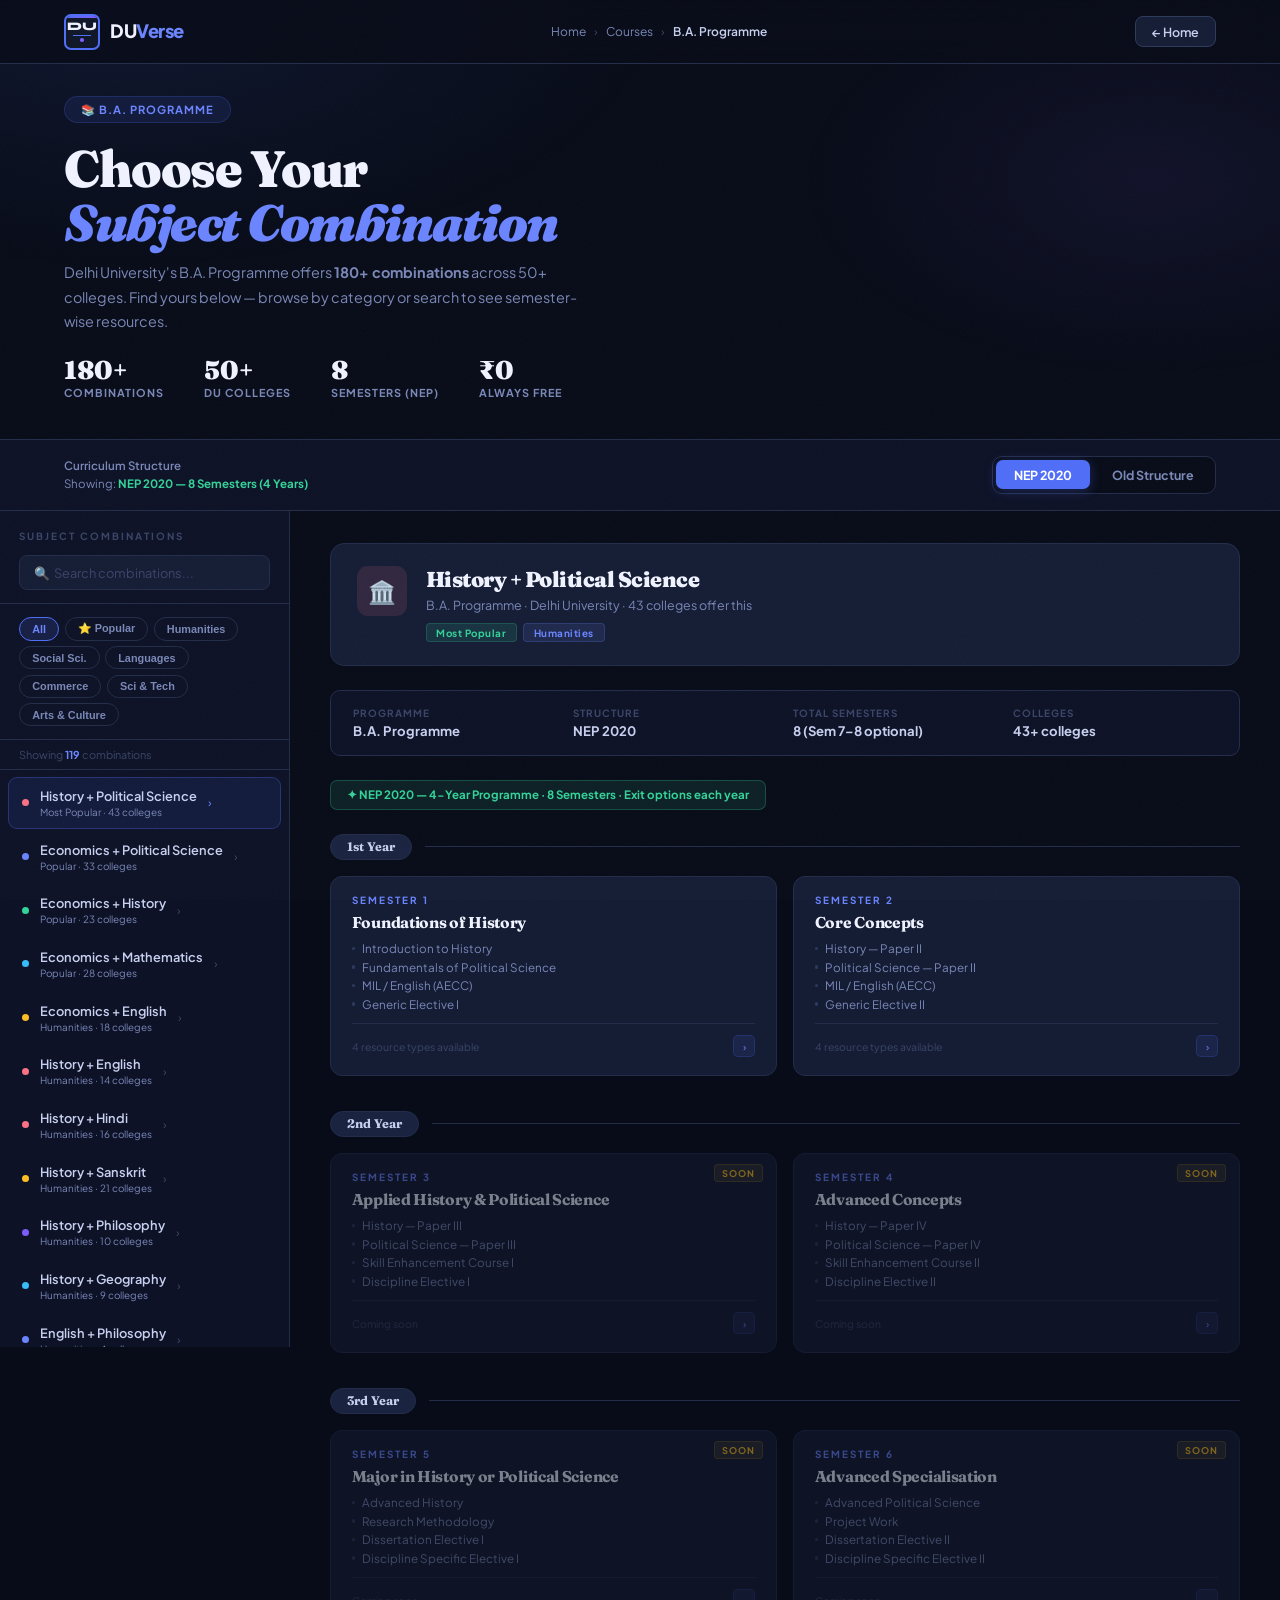
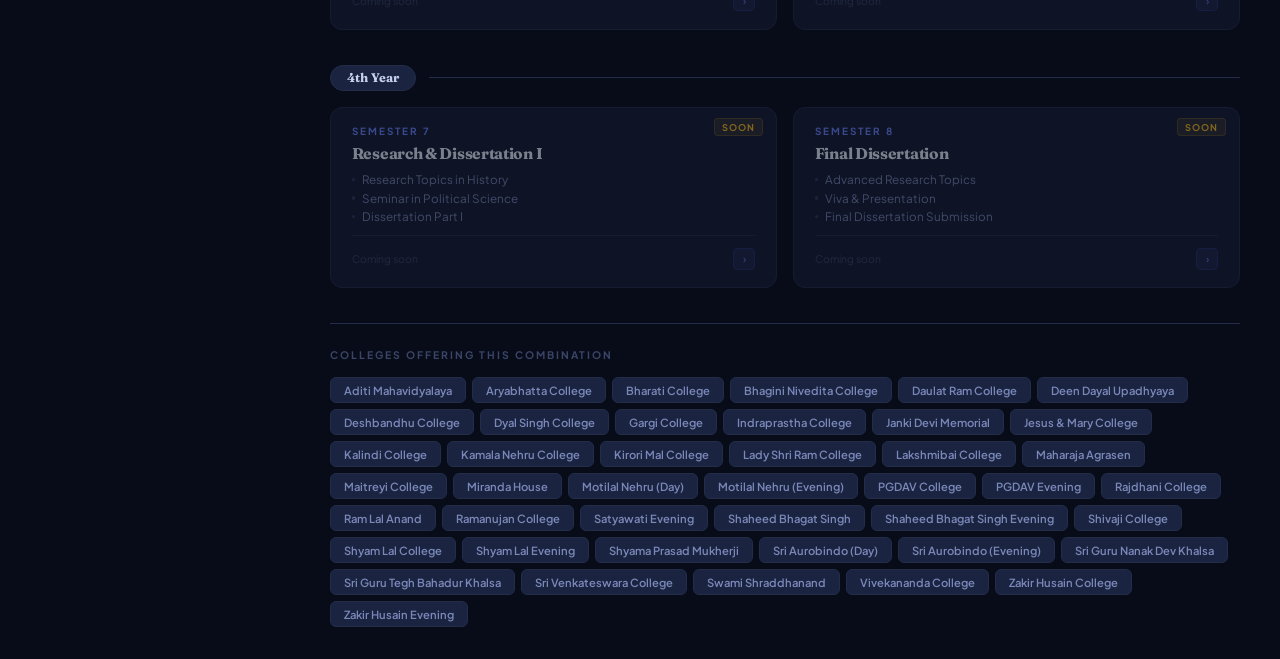
==== commit 65bdf1d3: "update file" ====
--- a/BA-Pro.html
+++ b/BA-Pro.html
@@ -78,7 +78,7 @@
     .stog.active{background:var(--indigo);color:white;box-shadow:0 2px 12px rgba(79,110,247,0.3)}
 
     /* LAYOUT */
-    .layout{position:relative;z-index:1;display:grid;grid-template-columns:290px 1fr;min-height:calc(100vh - 64px)}
+    .layout{position:relative;display:grid;grid-template-columns:290px 1fr;min-height:calc(100vh - 64px)}
 
     /* SIDEBAR */
     .sidebar{border-right:1px solid var(--border);position:sticky;top:64px;
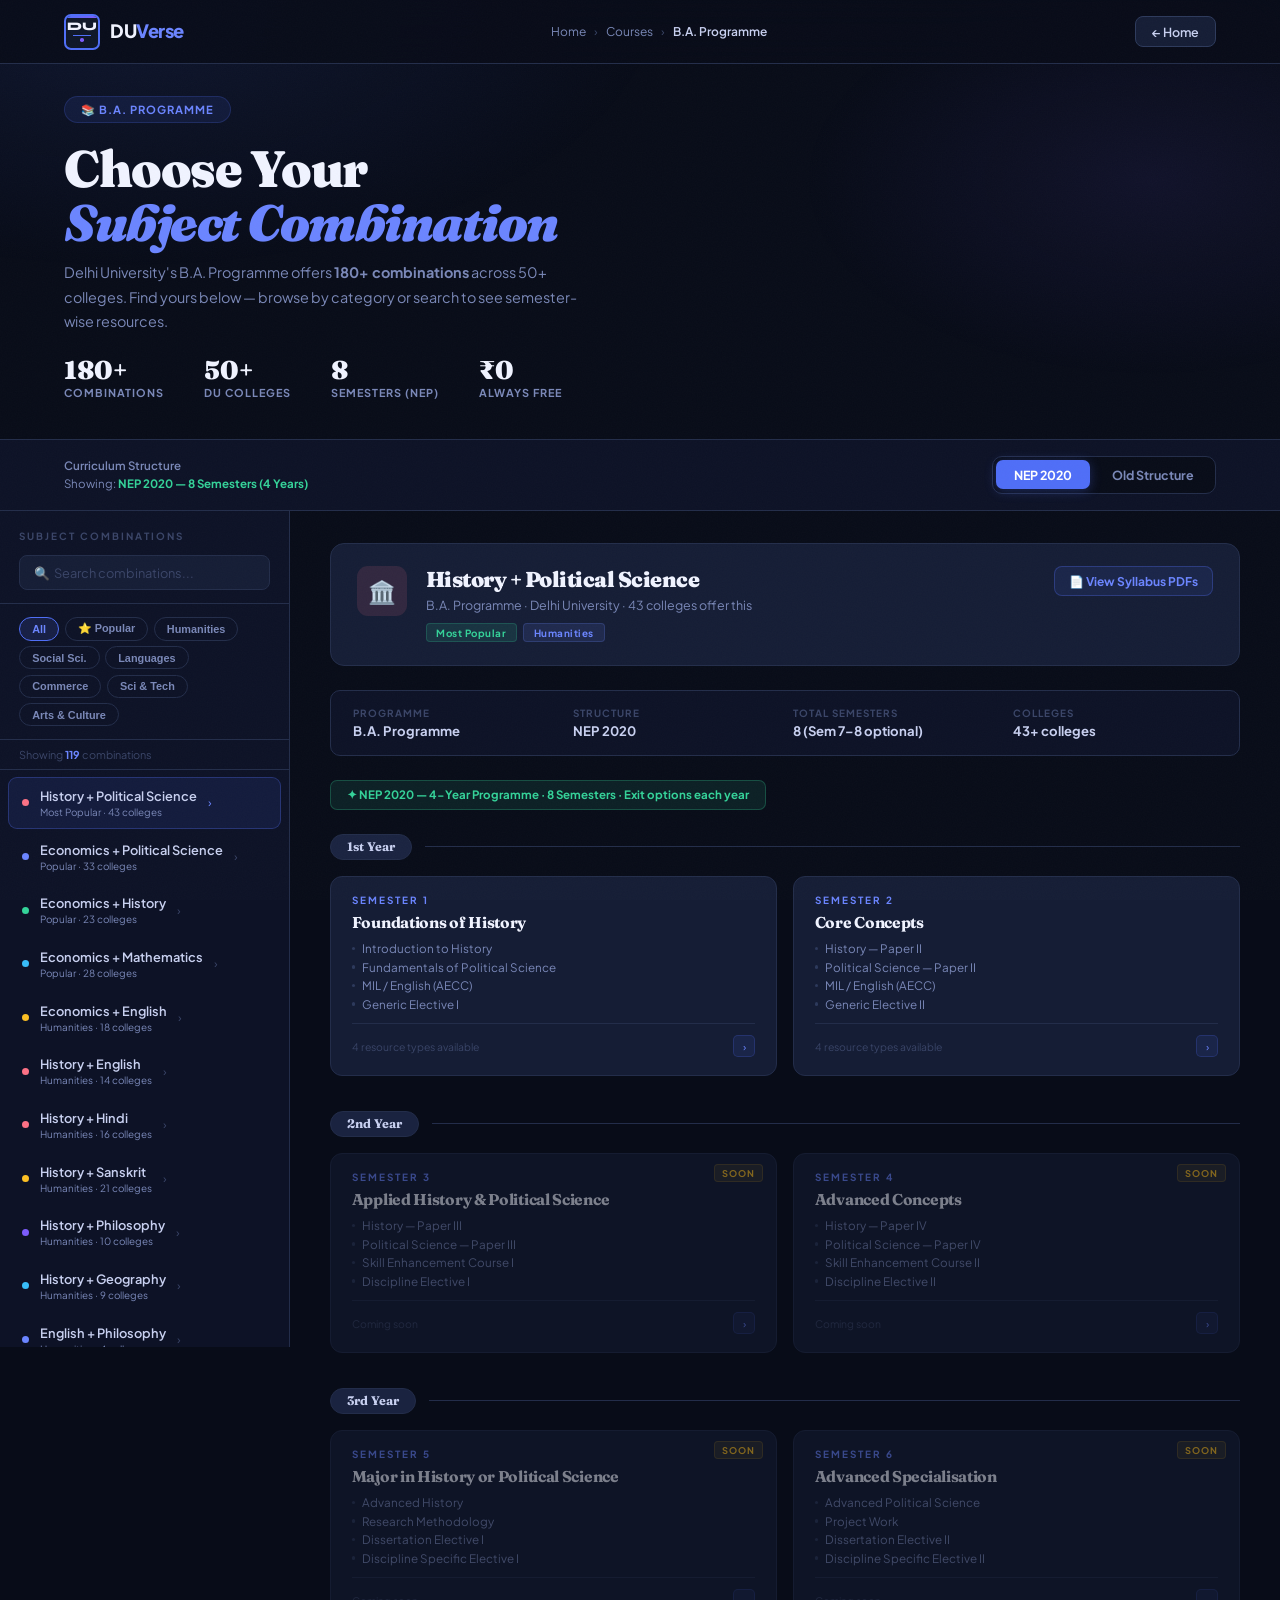
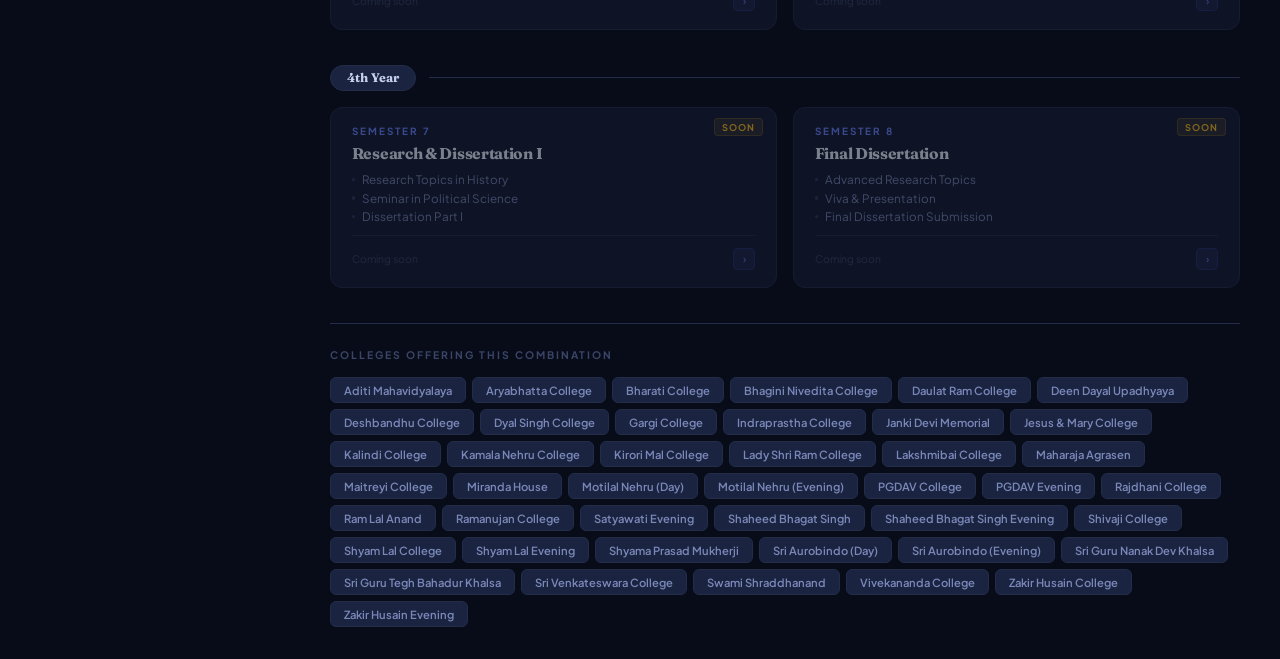
==== commit 5cdeaf84: "upload file" ====
--- a/BA-Pro.html
+++ b/BA-Pro.html
@@ -883,11 +883,16 @@
   const headerHTML = `
     <div class="combo-hdr r">
       <div class="combo-hdr-icon" style="background:${c.bg}">${c.icon}</div>
-      <div>
-        <div class="combo-hdr-name">${c.name}</div>
-        <div class="combo-hdr-meta">B.A. Programme · Delhi University · ${c.colleges?.length || '10+'} colleges offer this</div>
-        <div class="combo-hdr-tags">
-          ${c.tags.map((t,i)=>`<span class="htag" style="background:${c.tagC[i]?.bg||'rgba(79,110,247,0.12)'};color:${c.tagC[i]?.c||'#6b85ff'};border:1px solid ${c.tagC[i]?.c||'#6b85ff'}33">${t}</span>`).join('')}
+      <div style="flex:1;min-width:0">
+        <div style="display:flex;justify-content:space-between;align-items:flex-start;gap:1rem;flex-wrap:wrap">
+          <div>
+            <div class="combo-hdr-name">${c.name}</div>
+            <div class="combo-hdr-meta">B.A. Programme · Delhi University · ${c.colleges?.length || '10+'} colleges offer this</div>
+            <div class="combo-hdr-tags">
+              ${c.tags.map((t,i)=>`<span class="htag" style="background:${c.tagC[i]?.bg||'rgba(79,110,247,0.12)'};color:${c.tagC[i]?.c||'#6b85ff'};border:1px solid ${c.tagC[i]?.c||'#6b85ff'}33">${t}</span>`).join('')}
+            </div>
+          </div>
+          <a href="syllabus.html" style="background:rgba(79,110,247,0.1);border:1px solid rgba(79,110,247,0.3);color:var(--indigo2);padding:0.4rem 0.9rem;border-radius:8px;font-size:0.75rem;font-weight:700;text-decoration:none;white-space:nowrap;transition:all 0.2s" onmouseover="this.style.background='var(--indigo)';this.style.color='white'" onmouseout="this.style.background='rgba(79,110,247,0.1)';this.style.color='var(--indigo2)'">📄 View Syllabus PDFs</a>
         </div>
       </div>
     </div>`;
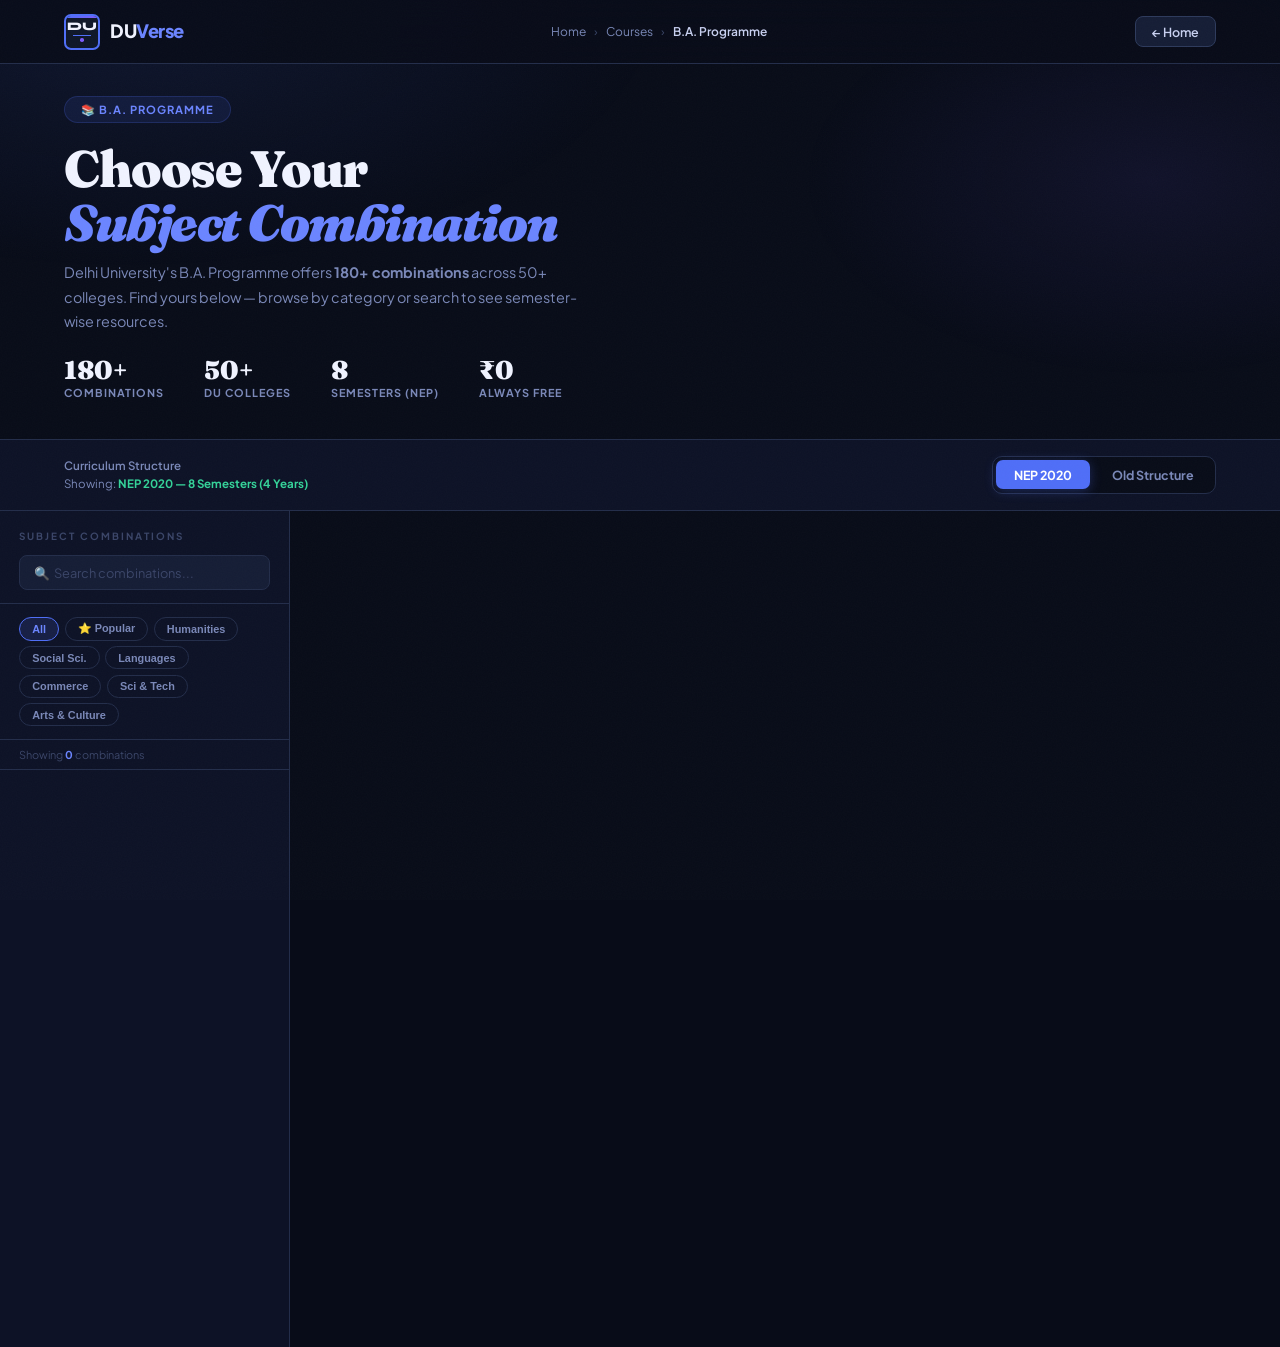
==== commit d3f5316e: "upload file" ====
--- a/BA-Pro.html
+++ b/BA-Pro.html
@@ -215,6 +215,32 @@
       .info-strip{grid-template-columns:1fr 1fr}
       .combo-hdr{flex-wrap:wrap}
     }
+
+    /* ─── AUTH CSS ─── */
+    .overlay { position:fixed; inset:0; background:rgba(0,0,0,0.7); backdrop-filter:blur(4px); z-index:1000; display:none; align-items:center; justify-content:center; padding:1rem; }
+    .overlay.active { display:flex; }
+    .login-modal { background:var(--card); border:1px solid var(--border2); border-radius:20px; padding:2.5rem; width:100%; max-width:400px; position:relative; animation:popIn 0.3s ease both; }
+    @keyframes popIn { from { opacity:0; transform:scale(0.95) translateY(10px); } to { opacity:1; transform:scale(1) translateY(0); } }
+    .modal-close { position:absolute; top:1rem; right:1rem; background:var(--card2); border:1px solid var(--border); border-radius:6px; width:28px; height:28px; display:flex; align-items:center; justify-content:center; font-size:0.8rem; color:var(--muted); cursor:pointer; transition:all 0.2s; }
+    .modal-close:hover { color:var(--text); border-color:var(--border2); }
+    .modal-logo { display:flex; align-items:center; gap:8px; margin-bottom:1.8rem; }
+    .modal-title { font-family:var(--font-d); font-size:1.5rem; font-weight:900; margin-bottom:0.4rem; }
+    .modal-tabs { display:flex; gap:0.3rem; margin-bottom:1.5rem; background:var(--navy); border-radius:8px; padding:0.3rem; }
+    .modal-tab { flex:1; padding:0.5rem; border-radius:6px; border:none; background:transparent; color:var(--muted); font-family:var(--font-b); font-size:0.83rem; font-weight:600; cursor:pointer; transition:all 0.2s; }
+    .modal-tab.active { background:var(--card2); color:var(--text); }
+    .form-group { margin-bottom:1rem; }
+    .form-label { font-size:0.75rem; font-weight:600; color:var(--muted); letter-spacing:0.5px; margin-bottom:0.4rem; display:block; text-transform:uppercase; }
+    .form-input { width:100%; background:var(--navy); border:1px solid var(--border); border-radius:8px; padding:0.75rem 1rem; color:var(--text); font-family:var(--font-b); font-size:0.9rem; transition:border-color 0.2s; outline:none; }
+    .form-input:focus { border-color:var(--indigo); }
+    .form-btn { width:100%; background:var(--indigo); color:white; border:none; border-radius:10px; padding:0.9rem; font-family:var(--font-b); font-size:0.95rem; font-weight:700; cursor:pointer; transition:all 0.2s; margin-top:0.5rem; box-shadow:0 4px 20px rgba(79,110,247,0.3); }
+    .form-btn:hover { background:var(--indigo2); transform:translateY(-1px); }
+    .form-error { font-size:0.78rem; color:var(--rose); margin-top:0.3rem; display:none; }
+    .nav-login-btn { background:var(--card); color:var(--text); border:1px solid var(--border2); padding:0.5rem 1.2rem; border-radius:8px; font-family:var(--font-b); font-size:0.83rem; font-weight:600; cursor:pointer; transition:all 0.2s; display:none; }
+    .nav-login-btn:hover { border-color:var(--indigo); color:var(--indigo2); }
+    .nav-profile-btn { background:transparent; border:none; padding:0; display:none; align-items:center; gap:0.6rem; cursor:pointer; }
+    .nav-avatar { width:36px; height:36px; border-radius:50%; background:linear-gradient(135deg,var(--indigo),var(--violet)); display:flex; align-items:center; justify-content:center; color:white; font-weight:800; font-size:0.9rem; border:2px solid transparent; transition:border-color 0.2s; }
+    .nav-profile-btn:hover .nav-avatar { border-color:white; }
+    .nav-streak-badge { background:rgba(251,191,36,0.1); border:1px solid rgba(251,191,36,0.25); color:var(--amber); padding:0.25rem 0.6rem; border-radius:100px; font-size:0.75rem; font-weight:700; }
   </style>
 </head>
 <body>
@@ -234,9 +260,81 @@
   </div>
   <div class="nav-right">
     <a href="index.html" class="nav-back">← Home</a>
+    <button class="nav-profile-btn" id="navProfileBtn" onclick="alert('Profile dashboard is on the Home page.')" style="display:none;">
+      <div class="nav-avatar" id="navAvatar">A</div>
+      <div class="nav-streak-badge" id="navStreakBadge">🔥 0</div>
+    </button>
+    <button class="nav-login-btn" id="navLoginBtn" onclick="openLogin()">Log In</button>
     <div class="hamburger" id="hamBtn" onclick="toggleSB()"><span></span><span></span><span></span></div>
   </div>
 </nav>
+
+<!-- LOGIN MODAL -->
+<div class="overlay" id="loginOverlay" onclick="if(event.target.id==='loginOverlay')closeLogin()">
+  <div class="login-modal">
+    <button class="modal-close" onclick="closeLogin()">✕</button>
+    <div class="modal-logo">
+      <div style="width:32px;height:32px;border-radius:6px;background:#0f1729;border:2px solid #4f6ef7;display:flex;flex-direction:column;align-items:center;justify-content:center;position:relative;overflow:hidden;">
+        <div style="position:absolute;top:0;left:0;right:0;height:2px;background:linear-gradient(90deg,#4f6ef7,#7c5cfc);"></div>
+        <span style="font-family:'Syne',sans-serif;font-size:0.65rem;font-weight:800;color:#f0f3ff;">DU</span>
+        <div style="width:14px;height:1px;background:#4f6ef7;margin:1px 0;"></div>
+        <div style="width:3px;height:3px;border-radius:50%;background:#7c5cfc;"></div>
+      </div>
+      <span style="font-family:'Plus Jakarta Sans',sans-serif;font-size:1rem;font-weight:800;color:#f0f3ff;">DU<span style="color:#6b85ff;">Verse</span></span>
+    </div>
+    <div style="margin-bottom:1.5rem">
+      <h3 style="font-family:var(--font-d);font-size:1.4rem;font-weight:800;margin-bottom:0.4rem">Log In to Download</h3>
+      <p style="font-size:0.8rem;color:var(--muted)">You need a free DUVerse account to view or download full syllabus PDFs.</p>
+    </div>
+    <div class="modal-tabs">
+      <button class="modal-tab active" onclick="switchTab('login')">Log In</button>
+      <button class="modal-tab" onclick="switchTab('signup')">Sign Up</button>
+    </div>
+
+    <!-- Login Form -->
+    <div id="loginForm">
+      <div class="form-group">
+        <label class="form-label">Email</label>
+        <input class="form-input" type="email" id="loginEmail" placeholder="yourname@gmail.com"/>
+      </div>
+      <div class="form-group">
+        <label class="form-label">Password</label>
+        <input class="form-input" type="password" id="loginPassword" placeholder="••••••••"/>
+        <div class="form-error" id="loginError">Invalid email or password. Try again.</div>
+      </div>
+      <button class="form-btn" onclick="handleLogin()">Log In →</button>
+    </div>
+
+    <!-- Signup Form -->
+    <div id="signupForm" style="display:none;">
+      <div class="form-group">
+        <label class="form-label">Full Name</label>
+        <input class="form-input" type="text" id="signupName" placeholder="Your name"/>
+      </div>
+      <div class="form-group">
+        <label class="form-label">Email</label>
+        <input class="form-input" type="email" id="signupEmail" placeholder="yourname@gmail.com"/>
+      </div>
+      <div class="form-group">
+        <label class="form-label">Course</label>
+        <select class="form-input" id="signupCourse">
+          <option value="">Select your programme</option>
+          <option>B.A. Programme</option>
+          <option>B.A. (Hons.) Economics</option>
+          <option>B.Com. / B.Com. (Hons.)</option>
+          <option>B.Sc. (Hons.) Mathematics</option>
+          <option>Other</option>
+        </select>
+      </div>
+      <div class="form-group">
+        <label class="form-label">Password</label>
+        <input class="form-input" type="password" id="signupPassword" placeholder="Min. 6 characters"/>
+        <div class="form-error" id="signupError">Please fill all fields correctly.</div>
+      </div>
+      <button class="form-btn" onclick="handleSignup()">Create Account →</button>
+    </div>
+  </div>
+</div>
 
 <!-- HERO -->
 <div class="hero">
@@ -982,6 +1080,181 @@
   document.getElementById('sbOverlay').classList.toggle('open');
 }
 
+/* ═══════════════════ AUTH LOGIC (FIREBASE) ═══════════════════ */
+import { auth, db } from "./firebase-config.js";
+import { 
+  createUserWithEmailAndPassword, 
+  signInWithEmailAndPassword, 
+  onAuthStateChanged 
+} from "https://www.gstatic.com/firebasejs/10.12.0/firebase-auth.js";
+import { 
+  doc, setDoc, getDoc, updateDoc 
+} from "https://www.gstatic.com/firebasejs/10.12.0/firebase-firestore.js";
+
+let currentUserDoc = null;
+let currentUid = null;
+let pendingDownload = null;
+
+onAuthStateChanged(auth, async (user) => {
+  if (user) {
+    currentUid = user.uid;
+    const docRef = doc(db, "users", user.uid);
+    const docSnap = await getDoc(docRef);
+    
+    if (docSnap.exists()) {
+      currentUserDoc = docSnap.data();
+      document.getElementById('navLoginBtn').style.display = 'none';
+      document.getElementById('navProfileBtn').style.display = 'flex';
+      document.getElementById('navAvatar').textContent = currentUserDoc.name.charAt(0).toUpperCase();
+      document.getElementById('navStreakBadge').textContent = '🔥 ' + (currentUserDoc.streak || 1);
+      
+      // If they logged in to download something, trigger it now
+      if (pendingDownload) {
+        handleDownloadRecord(pendingDownload.url, pendingDownload.title);
+        pendingDownload = null;
+      }
+    }
+  } else {
+    currentUid = null;
+    currentUserDoc = null;
+    document.getElementById('navLoginBtn').style.display = 'flex';
+    document.getElementById('navProfileBtn').style.display = 'none';
+  }
+});
+
+function openLogin() {
+  document.getElementById('loginOverlay').classList.add('active');
+  document.body.style.overflow = 'hidden';
+}
+function closeLogin() {
+  document.getElementById('loginOverlay').classList.remove('active');
+  document.body.style.overflow = '';
+  document.getElementById('loginError').style.display = 'none';
+  document.getElementById('signupError').style.display = 'none';
+}
+window.openLogin = openLogin;
+window.closeLogin = closeLogin;
+
+function switchTab(tab) {
+  document.querySelectorAll('.modal-tab').forEach((t,i) => {
+    t.classList.toggle('active', (tab==='login' && i===0) || (tab==='signup' && i===1));
+  });
+  document.getElementById('loginForm').style.display = tab==='login' ? 'block' : 'none';
+  document.getElementById('signupForm').style.display = tab==='signup' ? 'block' : 'none';
+  document.getElementById('loginError').style.display = 'none';
+  document.getElementById('signupError').style.display = 'none';
+}
+window.switchTab = switchTab;
+
+async function handleLogin() {
+  const email = document.getElementById('loginEmail').value.trim();
+  const pass  = document.getElementById('loginPassword').value;
+  const err   = document.getElementById('loginError');
+  
+  const prevText = document.querySelector('#loginForm .form-btn').textContent;
+  document.querySelector('#loginForm .form-btn').textContent = "Logging in...";
+  
+  try {
+    await signInWithEmailAndPassword(auth, email, pass);
+    err.style.display = 'none';
+    closeLogin();
+  } catch (error) {
+    err.textContent = "Invalid email or password. Try again.";
+    err.style.display = 'block';
+  } finally {
+    document.querySelector('#loginForm .form-btn').textContent = prevText;
+  }
+}
+window.handleLogin = handleLogin;
+
+async function handleSignup() {
+  const name   = document.getElementById('signupName').value.trim();
+  const email  = document.getElementById('signupEmail').value.trim();
+  const course = document.getElementById('signupCourse').value;
+  const pass   = document.getElementById('signupPassword').value;
+  const err    = document.getElementById('signupError');
+  
+  if (!name || !email || !course || pass.length < 6) {
+    err.textContent = "Please fill all fields correctly. Password must be 6+ chars.";
+    err.style.display = 'block'; return;
+  }
+  
+  const prevText = document.querySelector('#signupForm .form-btn').textContent;
+  document.querySelector('#signupForm .form-btn').textContent = "Creating Account...";
+  
+  try {
+    const userCredential = await createUserWithEmailAndPassword(auth, email, pass);
+    const user = userCredential.user;
+    const today = new Date().toDateString();
+    
+    await setDoc(doc(db, "users", user.uid), {
+      name: name,
+      email: email,
+      course: course,
+      streak: 1,
+      lastVisit: today,
+      daysActive: 1,
+      downloads: [],
+      activity: [
+        { icon:'🎓', name:'Joined DUVerse', meta: today, tag:'Welcome', tagColor:'rgba(52,211,153,0.15)', tagText:'#34d399' }
+      ],
+      createdAt: new Date()
+    });
+    
+    err.style.display = 'none';
+    closeLogin();
+  } catch (error) {
+    err.textContent = error.message;
+    err.style.display = 'block';
+  } finally {
+    document.querySelector('#signupForm .form-btn').textContent = prevText;
+  }
+}
+window.handleSignup = handleSignup;
+
+async function handleDownloadRecord(url, title) {
+  if (!currentUid || !currentUserDoc) return;
+  
+  const today = new Date().toDateString();
+  const dlRecord = {
+    name: title,
+    subject: 'B.A. Programme Resource',
+    date: today
+  };
+  
+  const actRecord = {
+    icon:'📥', name:'Downloaded Resource', meta:title,
+    tag:'Resource', tagColor:'rgba(56,189,248,0.15)', tagText:'#38bdf8'
+  };
+
+  const docRef = doc(db, "users", currentUid);
+  
+  const newDls = [dlRecord, ...(currentUserDoc.downloads || [])].slice(0, 20);
+  const newActs = [actRecord, ...(currentUserDoc.activity || [])].slice(0, 20);
+  
+  await updateDoc(docRef, {
+    downloads: newDls,
+    activity: newActs
+  });
+  
+  currentUserDoc.downloads = newDls;
+  currentUserDoc.activity = newActs;
+  
+  window.open(url, '_blank');
+}
+
+function handleDownload(e, url, title) {
+  e.stopPropagation();
+  e.preventDefault();
+  if (!currentUid) {
+    pendingDownload = { url, title };
+    openLogin();
+  } else {
+    handleDownloadRecord(url, title);
+  }
+}
+window.handleDownload = handleDownload;
+
 /* INIT */
 renderSidebar();
 renderContent();
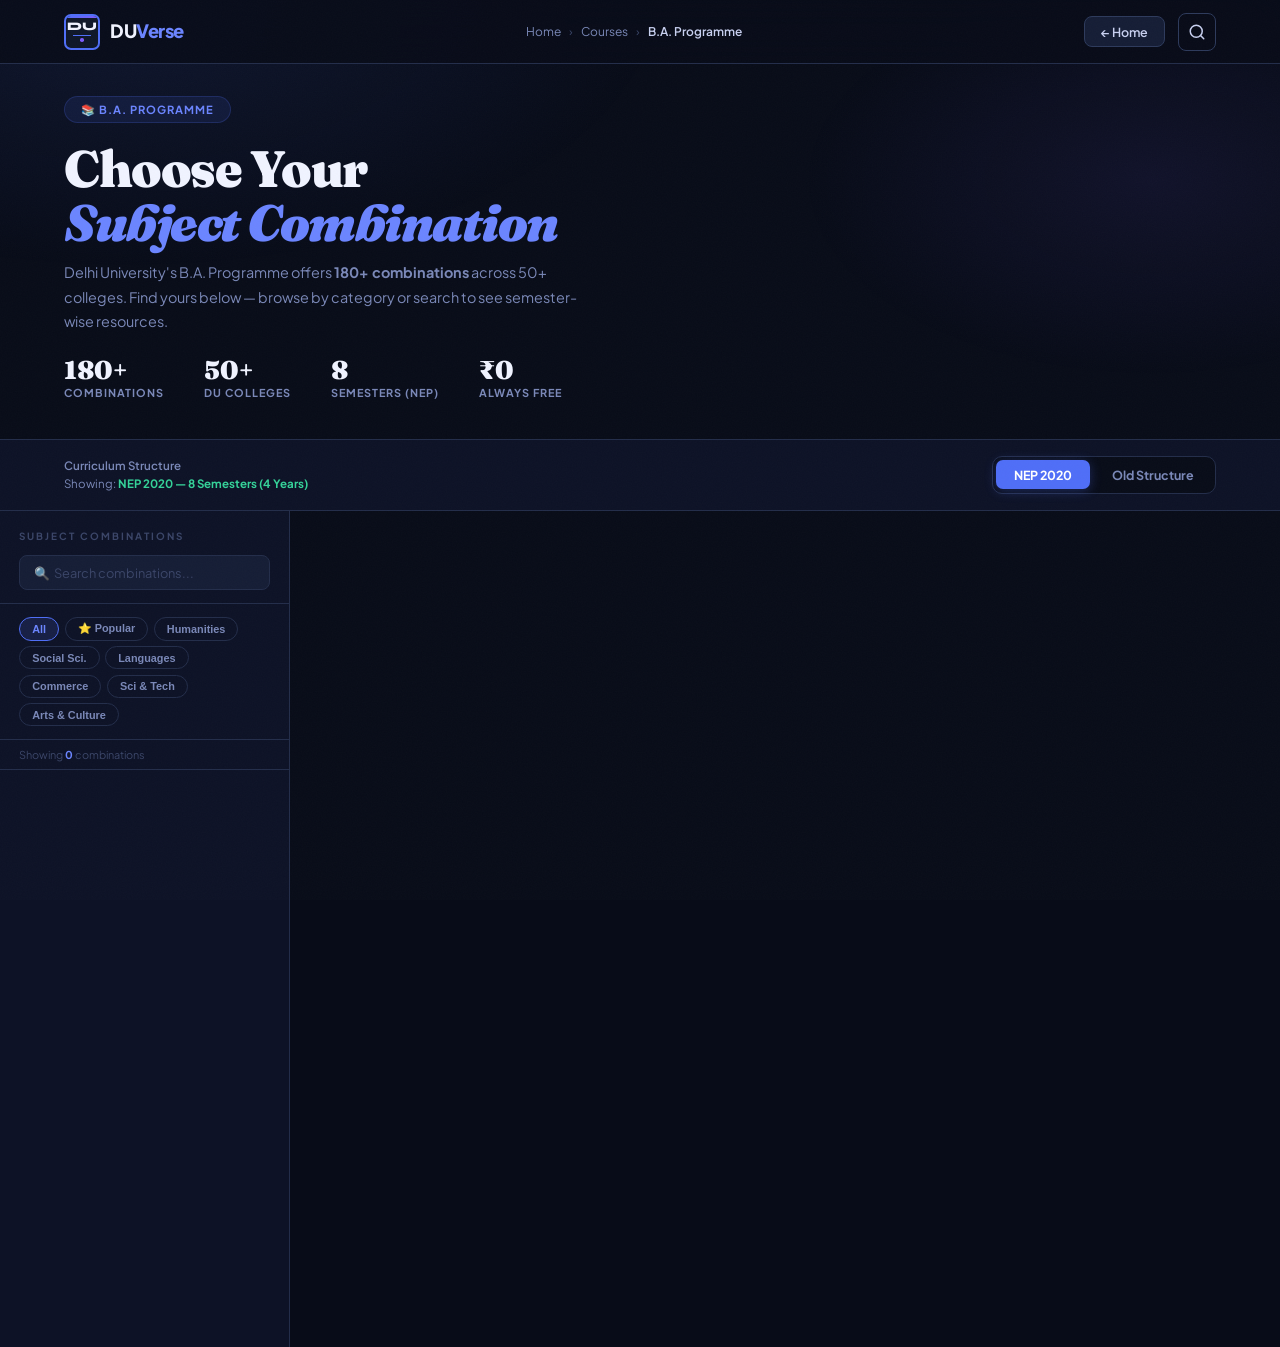
==== commit ff3e3268: "uplaod file" ====
--- a/BA-Pro.html
+++ b/BA-Pro.html
@@ -5,6 +5,7 @@
   <meta name="viewport" content="width=device-width, initial-scale=1.0"/>
   <title>B.A. Programme — DUVerse</title>
   <link href="https://fonts.googleapis.com/css2?family=Fraunces:ital,opsz,wght@0,9..144,700;0,9..144,900;1,9..144,600&family=Plus+Jakarta+Sans:wght@400;500;600;700;800&family=Syne:wght@700;800&display=swap" rel="stylesheet"/>
+  <link rel="stylesheet" href="app-search.css" />
   <style>
     *,*::before,*::after{margin:0;padding:0;box-sizing:border-box}
     :root{
@@ -45,6 +46,18 @@
       padding:0.4rem 1rem;font-size:0.78rem;font-weight:600;color:var(--text2);
       text-decoration:none;transition:all 0.2s}
     .nav-back:hover{border-color:var(--indigo);color:var(--indigo2)}
+    
+    .nav-search-trigger {
+      display: flex; align-items: center; justify-content: center;
+      width: 38px; height: 38px; border-radius: 8px;
+      background: transparent; border: 1px solid var(--border2);
+      color: var(--text2); cursor: pointer; transition: all 0.2s;
+    }
+    .nav-search-trigger:hover {
+      background: var(--card2); border-color: var(--border); color: var(--text);
+    }
+    .nav-search-trigger svg { width: 18px; height: 18px; }
+    
     .hamburger{display:none;flex-direction:column;justify-content:center;gap:5px;
       width:36px;height:36px;background:var(--card);border:1px solid var(--border2);
       border-radius:8px;padding:8px;cursor:pointer}
@@ -260,6 +273,9 @@
   </div>
   <div class="nav-right">
     <a href="index.html" class="nav-back">← Home</a>
+    <button class="nav-search-trigger nav-search-btn" title="Search (Ctrl+K)">
+      <svg fill="none" stroke="currentColor" viewBox="0 0 24 24" stroke-width="2" stroke-linecap="round" stroke-linejoin="round"><circle cx="11" cy="11" r="8"/><path d="m21 21-4.3-4.3"/></svg>
+    </button>
     <button class="nav-profile-btn" id="navProfileBtn" onclick="alert('Profile dashboard is on the Home page.')" style="display:none;">
       <div class="nav-avatar" id="navAvatar">A</div>
       <div class="nav-streak-badge" id="navStreakBadge">🔥 0</div>
@@ -332,6 +348,24 @@
         <div class="form-error" id="signupError">Please fill all fields correctly.</div>
       </div>
       <button class="form-btn" onclick="handleSignup()">Create Account →</button>
+    </div>
+  </div>
+</div>
+
+<!-- ── GLOBAL SEARCH MODAL ── -->
+<div class="search-modal-overlay" id="globalSearchOverlay">
+  <div class="search-modal">
+    <div class="search-modal-header">
+      <svg fill="none" class="search-modal-icon" stroke="currentColor" viewBox="0 0 24 24" stroke-width="2" stroke-linecap="round" stroke-linejoin="round"><circle cx="11" cy="11" r="8"/><path d="m21 21-4.3-4.3"/></svg>
+      <input type="text" id="globalSearchInput" class="search-modal-input" placeholder="Search courses, subjects, or syllabi (E.g. 'BCom', 'History')" autocomplete="off" />
+      <button class="search-modal-close">ESC</button>
+    </div>
+    <div class="search-modal-results" id="globalSearchResults">
+      <!-- Results injected here -->
+    </div>
+    <div class="search-modal-footer">
+      <div class="search-kbd"><kbd>↑</kbd> <kbd>↓</kbd> to navigate</div>
+      <div class="search-kbd"><kbd>↵</kbd> to select</div>
     </div>
   </div>
 </div>
@@ -1259,5 +1293,9 @@
 renderSidebar();
 renderContent();
 </script>
+<script type="module">
+  import { initGlobalSearch } from './app-search.js';
+  initGlobalSearch();
+</script>
 </body>
 </html>
--- a/app-search.css
+++ b/app-search.css
@@ -0,0 +1,94 @@
+/* ─── GLOBAL SEARCH MODAL ─── */
+.search-modal-overlay {
+  position: fixed; inset: 0; background: rgba(8,12,24,0.85);
+  backdrop-filter: blur(16px); z-index: 9999;
+  display: none; align-items: flex-start; justify-content: center;
+  padding: 4rem 1rem 1rem;
+}
+.search-modal-overlay.active { display: flex; animation: fadeInSearch 0.2s ease both; }
+@keyframes fadeInSearch { from { opacity: 0; backdrop-filter: blur(0px); } to { opacity: 1; backdrop-filter: blur(16px); } }
+
+.search-modal {
+  width: 100%; max-width: 640px;
+  background: var(--navy); border: 1px solid var(--border2);
+  border-radius: 16px; box-shadow: 0 24px 80px rgba(0,0,0,0.6), 0 0 0 1px rgba(79,110,247,0.1);
+  display: flex; flex-direction: column; overflow: hidden;
+  animation: slideDownSearch 0.3s cubic-bezier(0.16, 1, 0.3, 1) both;
+}
+@keyframes slideDownSearch { from { transform: translateY(-20px) scale(0.98); opacity: 0; } to { transform: translateY(0) scale(1); opacity: 1; } }
+
+/* Header / Input */
+.search-modal-header {
+  display: flex; align-items: center; gap: 1rem;
+  padding: 1rem 1.2rem; border-bottom: 1px solid var(--border);
+  background: var(--navy2);
+}
+.search-modal-icon { width: 22px; height: 22px; color: var(--indigo); flex-shrink: 0; }
+.search-modal-input {
+  flex: 1; background: transparent; border: none; outline: none;
+  font-family: var(--font-b); font-size: 1.1rem; color: var(--text);
+  padding: 0.5rem 0;
+}
+.search-modal-input::placeholder { color: var(--faint); }
+.search-modal-close {
+  background: var(--card); border: 1px solid var(--border);
+  border-radius: 6px; padding: 0.3rem 0.6rem;
+  font-size: 0.7rem; font-weight: 700; color: var(--muted); cursor: pointer;
+  transition: all 0.2s; font-family: monospace;
+}
+.search-modal-close:hover { color: var(--text); border-color: var(--border2); }
+
+/* Results */
+.search-modal-results {
+  max-height: 50vh; overflow-y: auto; padding: 0.5rem 0;
+  display: flex; flex-direction: column;
+}
+.search-modal-results::-webkit-scrollbar { width: 6px; }
+.search-modal-results::-webkit-scrollbar-thumb { background: var(--border2); border-radius: 10px; }
+
+.search-rslt-item {
+  display: flex; align-items: center; gap: 1rem;
+  padding: 0.8rem 1.2rem; text-decoration: none;
+  transition: background 0.2s; border-left: 3px solid transparent;
+  animation: sResIn 0.3s ease both;
+}
+@keyframes sResIn { from { opacity: 0; transform: translateX(-10px); } to { opacity: 1; transform: translateX(0); } }
+.search-rslt-item:hover, .search-rslt-item.selected {
+  background: var(--card2); border-left-color: var(--indigo);
+}
+.search-rslt-item:hover .search-rslt-arr, .search-rslt-item.selected .search-rslt-arr {
+  transform: translateX(4px); opacity: 1; color: var(--text);
+}
+
+.search-rslt-icon {
+  width: 36px; height: 36px; border-radius: 8px;
+  background: var(--card); border: 1px solid var(--border2);
+  display: flex; align-items: center; justify-content: center;
+  font-size: 1.1rem; flex-shrink: 0;
+}
+.search-rslt-info { flex: 1; display: flex; flex-direction: column; gap: 0.15rem; }
+.search-rslt-title { font-size: 0.9rem; font-weight: 600; color: var(--text); }
+.search-rslt-type { font-size: 0.7rem; color: var(--muted); text-transform: uppercase; letter-spacing: 0.5px; font-weight: 700; }
+.search-rslt-arr {
+  color: var(--muted); font-size: 1.2rem; opacity: 0.5; transition: all 0.2s;
+}
+
+/* Footer Shortcuts */
+.search-modal-footer {
+  display: flex; align-items: center; justify-content: space-between;
+  padding: 0.6rem 1.2rem; background: var(--navy2);
+  border-top: 1px solid var(--border);
+}
+.search-kbd { display: flex; align-items: center; gap: 0.4rem; font-size: 0.7rem; color: var(--muted); }
+.search-kbd kbd {
+  background: var(--card); border: 1px solid var(--border);
+  border-radius: 4px; padding: 0.2rem 0.4rem; font-family: monospace;
+  color: var(--text2); font-weight: 700;
+}
+
+@media (max-width: 600px) {
+  .search-modal-overlay { padding: 0; }
+  .search-modal { border-radius: 0; max-height: 100vh; height: 100vh; border: none; animation: none; }
+  .search-modal-results { max-height: none; flex: 1; }
+  .search-modal-footer { display: none; }
+}
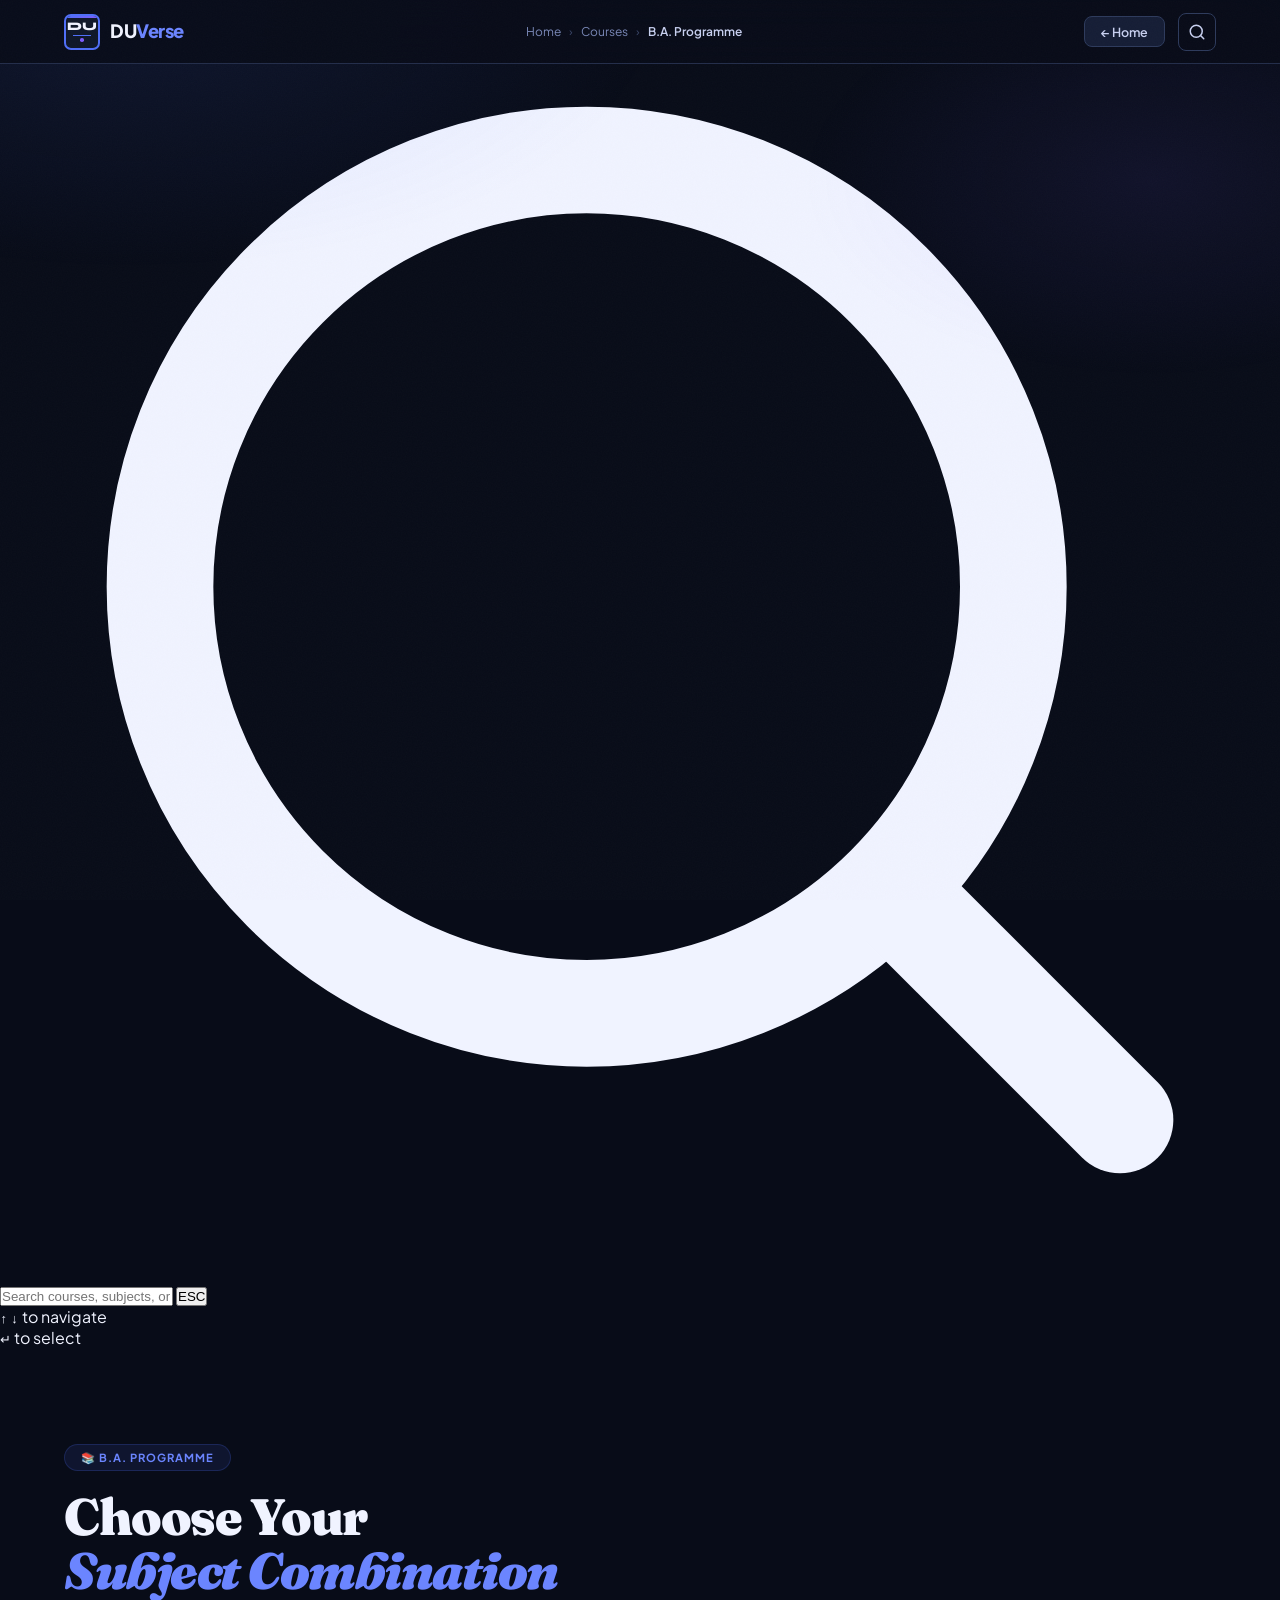
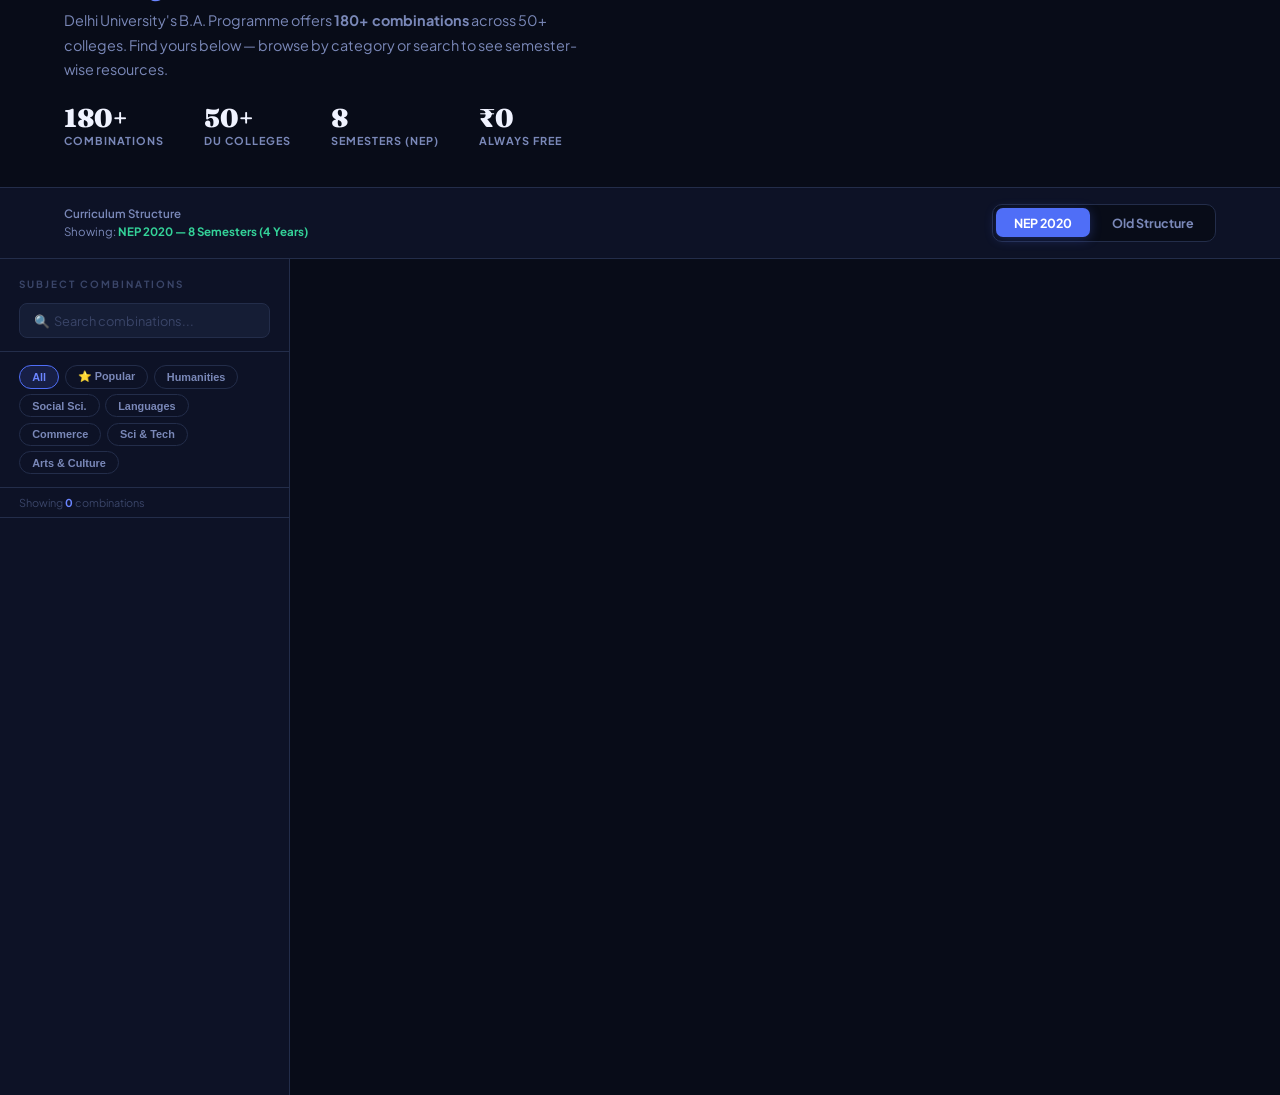
==== commit 5c058b80: "update changes" ====
--- a/BA-Pro.html
+++ b/BA-Pro.html
@@ -1290,12 +1290,20 @@
 window.handleDownload = handleDownload;
 
 /* INIT */
+const urlParams = new URLSearchParams(window.location.search);
+const comboId = urlParams.get('combo');
+if (comboId) {
+  const targetCombo = COMBOS.find(c => c.id === comboId);
+  if (targetCombo) curCombo = targetCombo;
+}
 renderSidebar();
 renderContent();
+if (comboId && curCombo) {
+  setTimeout(() => {
+    document.getElementById('content').scrollTo({top:0, behavior: 'smooth'});
+  }, 200);
+}
 </script>
-<script type="module">
-  import { initGlobalSearch } from './app-search.js';
-  initGlobalSearch();
-</script>
+<script src="app-search.js"></script>
 </body>
 </html>
